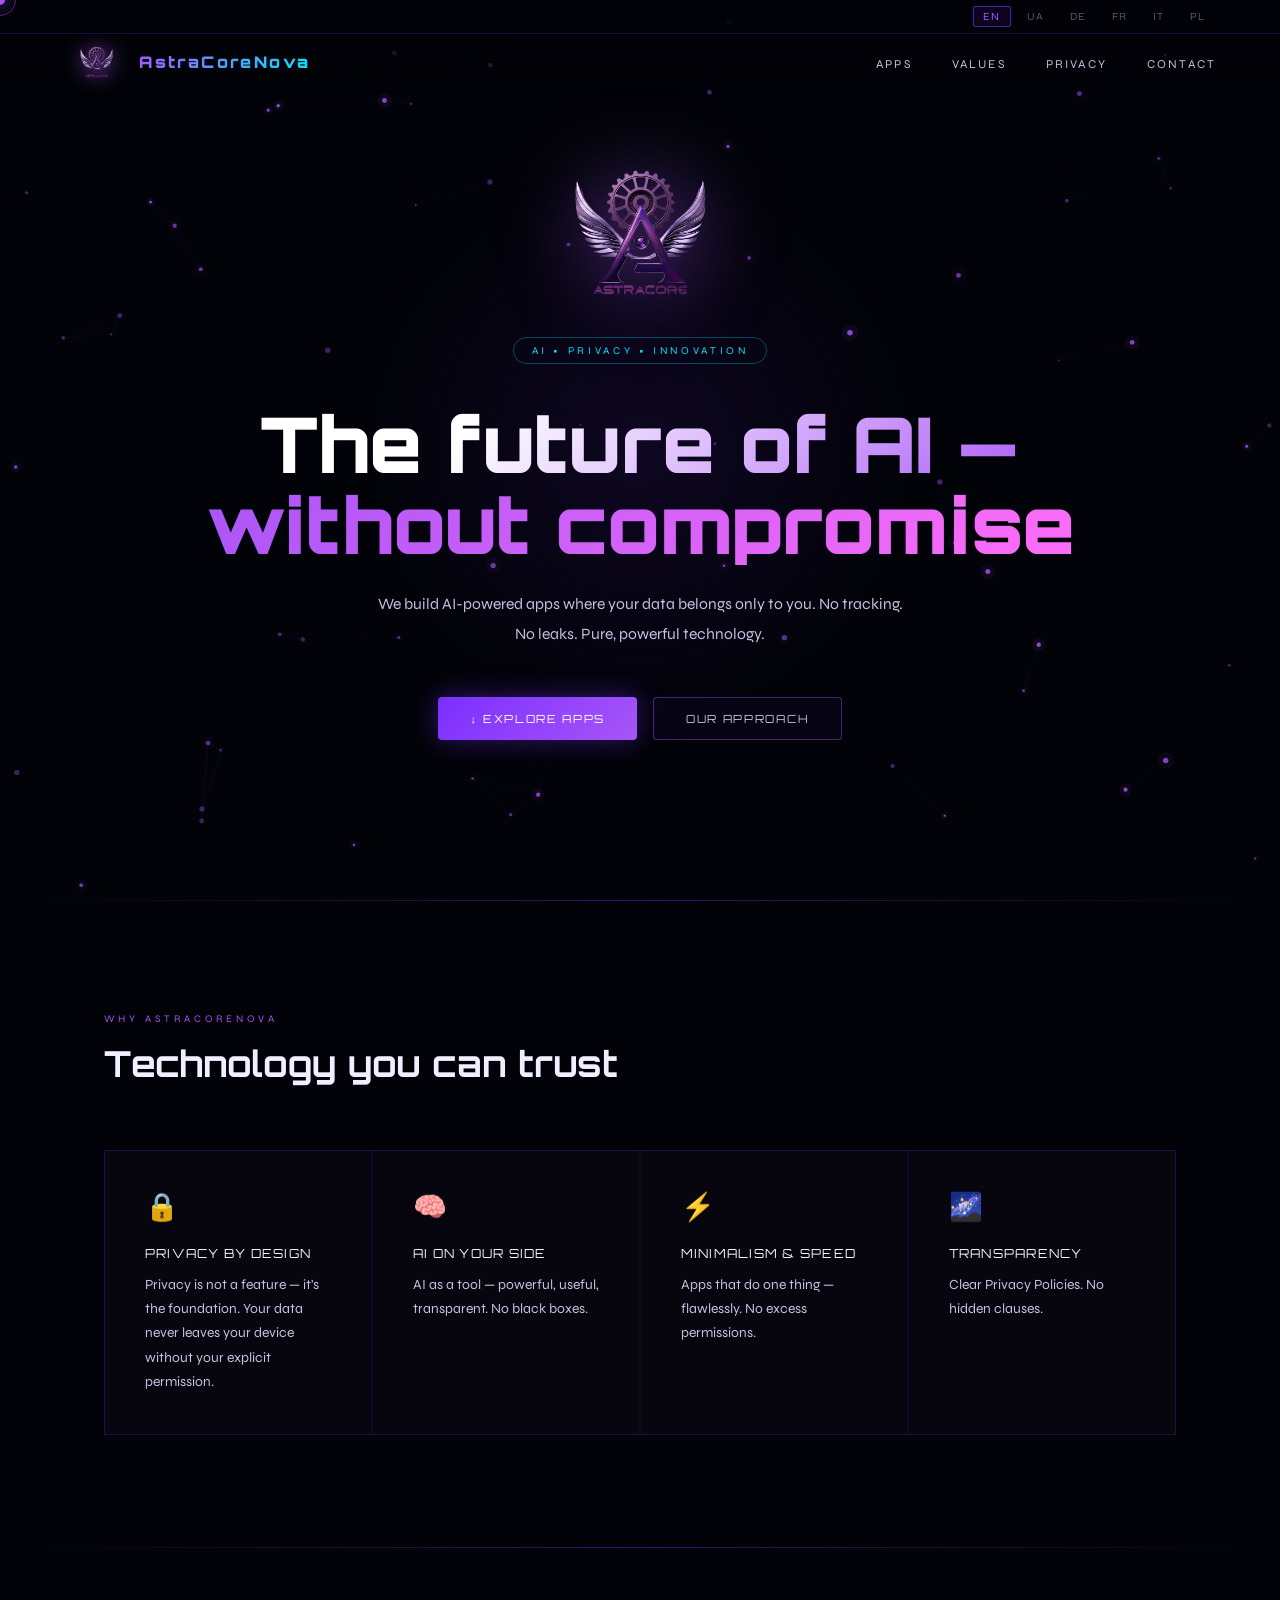
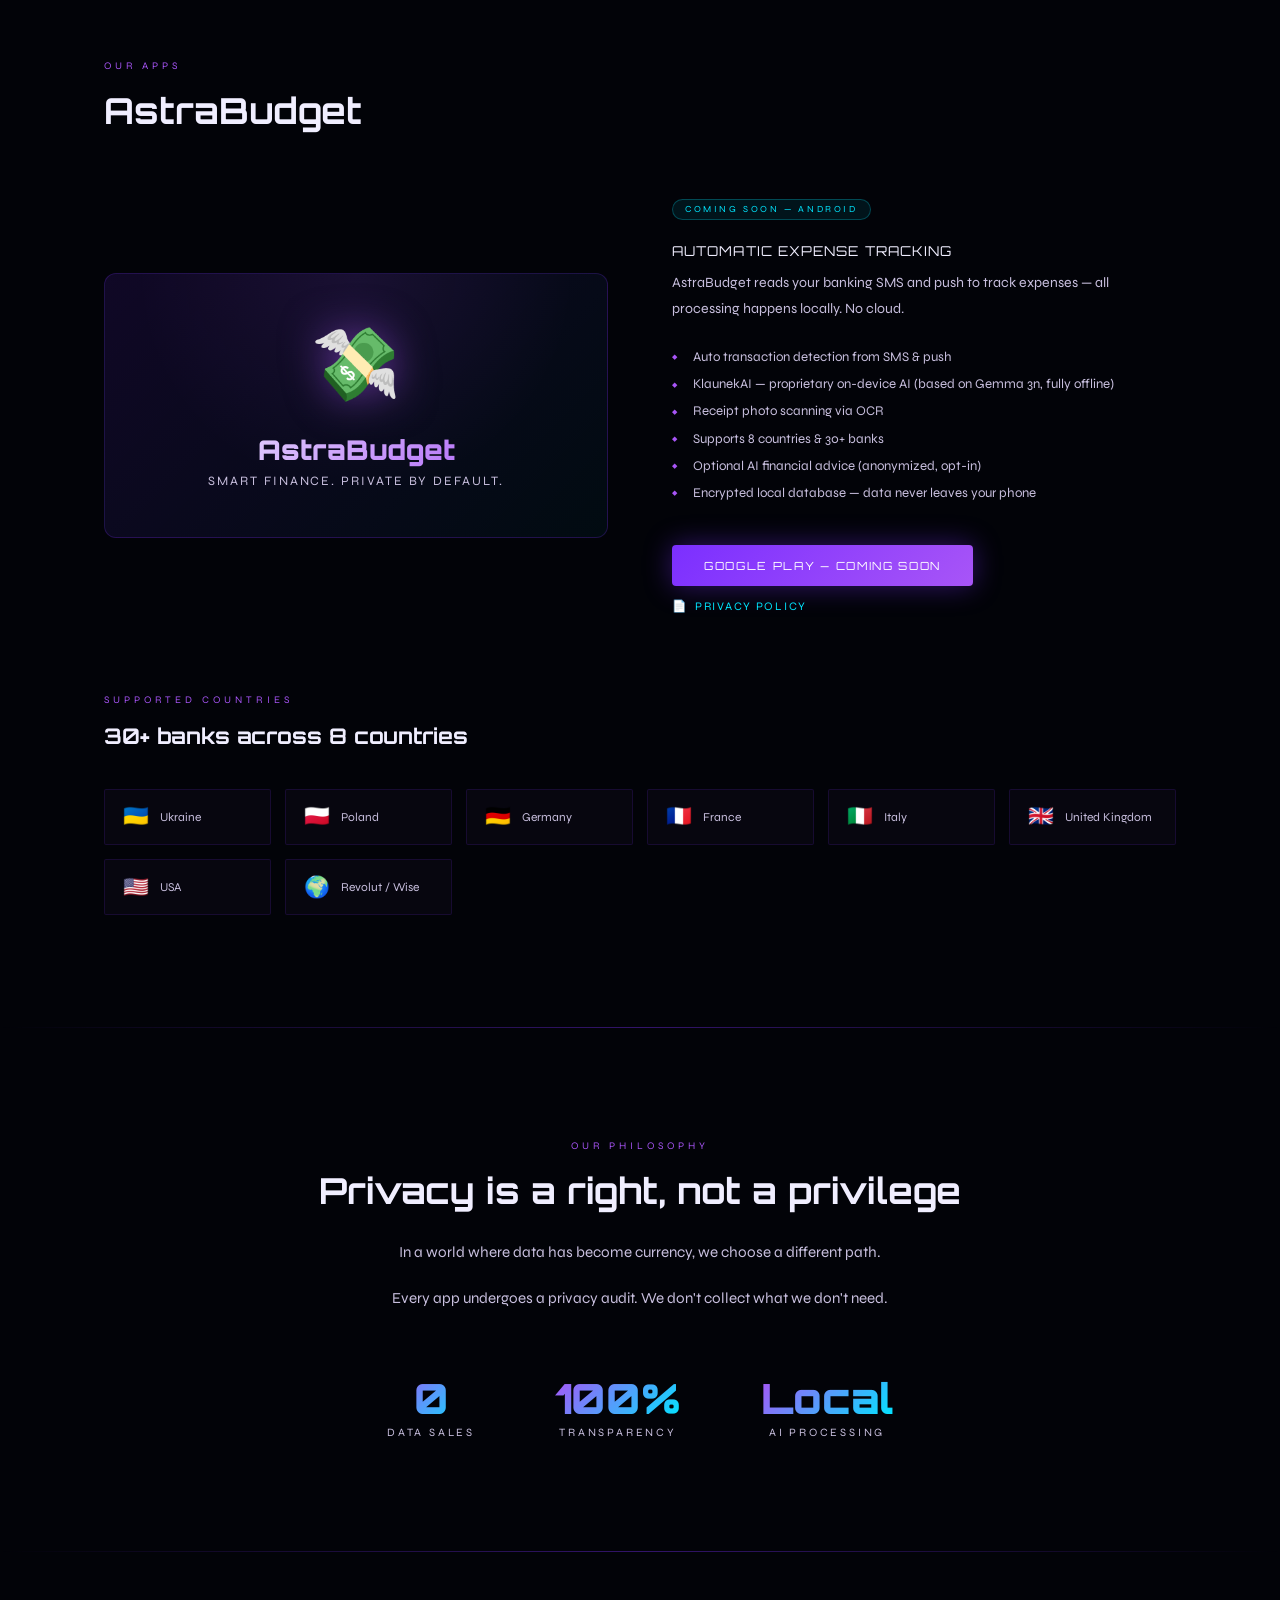
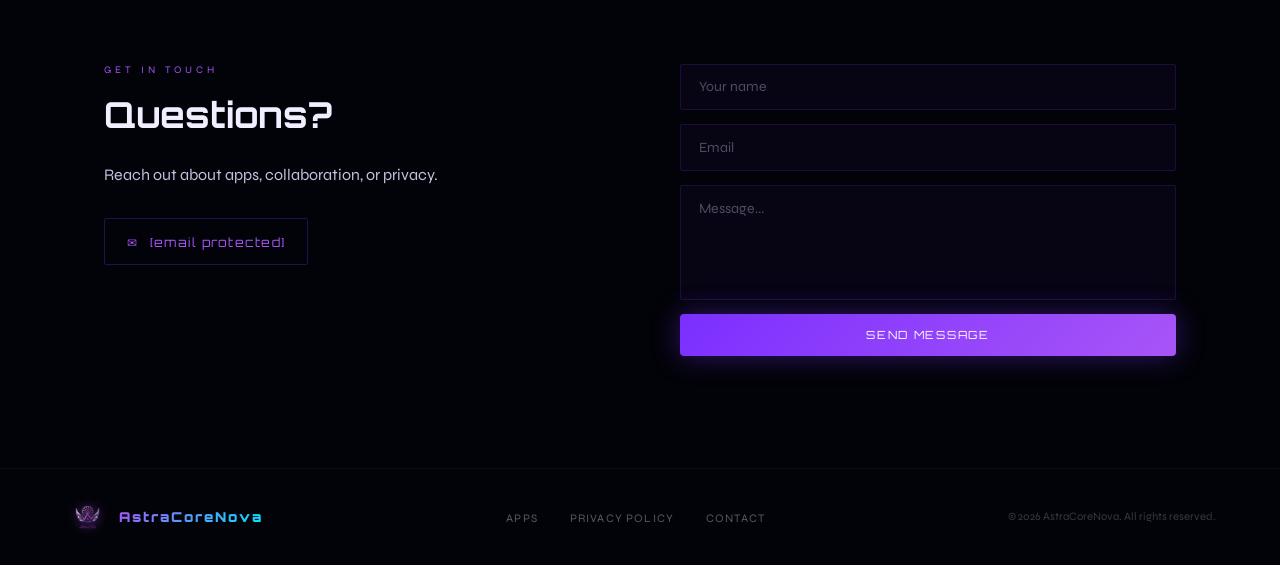
==== index.html @ fa64ee7d "Add files via upload" ====
<!DOCTYPE html>
<html lang="en">
<head>
<meta charset="UTF-8">
<meta name="viewport" content="width=device-width, initial-scale=1.0">
<title>AstraCoreNova — AI Apps, Privacy First</title>
<link href="https://fonts.googleapis.com/css2?family=Orbitron:wght@400;700;900&family=Syne:wght@300;400;600&display=swap" rel="stylesheet">
<style>
:root{--void:#020308;--deep:#07060f;--purple:#7b2fff;--glow:#a855f7;--dim:#4c1d95;--silver:#c8bfde;--white:#f0eeff;--cyan:#00e5ff;--pink:#ff6ef7;}
*{margin:0;padding:0;box-sizing:border-box;}
html{scroll-behavior:smooth;}
body{background:var(--void);color:var(--white);font-family:'Syne',sans-serif;overflow-x:hidden;cursor:none;}
#cur{position:fixed;width:10px;height:10px;background:var(--glow);border-radius:50%;pointer-events:none;z-index:9999;transform:translate(-50%,-50%);box-shadow:0 0 16px var(--glow);}
#cur2{position:fixed;width:32px;height:32px;border:1px solid rgba(168,85,247,.45);border-radius:50%;pointer-events:none;z-index:9998;transform:translate(-50%,-50%);}
#cv{position:fixed;top:0;left:0;width:100%;height:100%;z-index:0;pointer-events:none;}
.lbar{position:fixed;top:0;left:0;right:0;z-index:200;background:rgba(2,3,8,.97);border-bottom:1px solid rgba(123,47,255,.2);padding:.35rem 4rem;display:flex;justify-content:flex-end;gap:.3rem;}
.lb{background:none;border:1px solid transparent;color:rgba(200,191,222,.45);font-family:'Syne',sans-serif;font-size:.68rem;letter-spacing:.1em;padding:.2rem .6rem;cursor:none;transition:all .2s;border-radius:2px;text-transform:uppercase;}
.lb:hover{color:var(--silver);border-color:rgba(123,47,255,.3);}
.lb.on{color:var(--glow);border-color:rgba(123,47,255,.6);background:rgba(123,47,255,.1);}
nav{position:fixed;top:28px;left:0;right:0;z-index:100;padding:1rem 4rem;display:flex;align-items:center;justify-content:space-between;background:linear-gradient(to bottom,rgba(2,3,8,.92),transparent);}
.nlogo{display:flex;align-items:center;gap:.65rem;text-decoration:none;}
.nlogo img{height:36px;width:auto;filter:drop-shadow(0 0 10px rgba(168,85,247,.7));transition:filter .3s;}
.nlogo:hover img{filter:drop-shadow(0 0 18px rgba(168,85,247,1));}
.nlogo-t{font-family:'Orbitron',monospace;font-weight:900;font-size:1rem;letter-spacing:.15em;background:linear-gradient(135deg,var(--glow),var(--cyan));-webkit-background-clip:text;-webkit-text-fill-color:transparent;}
.nlinks{display:flex;gap:2.5rem;list-style:none;}
.nlinks a{color:var(--silver);text-decoration:none;font-size:.75rem;letter-spacing:.18em;text-transform:uppercase;transition:color .3s;position:relative;}
.nlinks a::after{content:'';position:absolute;bottom:-4px;left:0;width:0;height:1px;background:var(--glow);transition:width .3s;}
.nlinks a:hover{color:var(--white);}
.nlinks a:hover::after{width:100%;}
.hero{position:relative;min-height:100vh;display:flex;flex-direction:column;align-items:center;justify-content:center;text-align:center;padding:2rem;z-index:1;}
.hero-orb{position:absolute;width:600px;height:600px;border-radius:50%;background:radial-gradient(circle,rgba(123,47,255,.1) 0%,transparent 70%);top:50%;left:50%;transform:translate(-50%,-50%);animation:porb 8s ease-in-out infinite;pointer-events:none;}
@keyframes porb{0%,100%{transform:translate(-50%,-50%) scale(1);opacity:.5;}50%{transform:translate(-50%,-50%) scale(1.18);opacity:.9;}}
.hero-logo{height:145px;width:auto;margin-bottom:2rem;filter:drop-shadow(0 0 40px rgba(168,85,247,.55));animation:fin 1s .1s both;}
.hero-badge{display:inline-block;font-size:.65rem;letter-spacing:.35em;text-transform:uppercase;color:var(--cyan);border:1px solid rgba(0,229,255,.3);padding:.38rem 1.1rem;border-radius:2rem;margin-bottom:2.5rem;animation:fin 1s .3s both;}
.hero-h{font-family:'Orbitron',monospace;font-weight:900;font-size:clamp(2.2rem,6vw,5rem);line-height:1.05;margin-bottom:1.5rem;animation:fup 1s .5s both;}
.hero-h .l1{display:block;background:linear-gradient(135deg,#fff 30%,var(--glow));-webkit-background-clip:text;-webkit-text-fill-color:transparent;}
.hero-h .l2{display:block;background:linear-gradient(135deg,var(--glow),var(--pink));-webkit-background-clip:text;-webkit-text-fill-color:transparent;}
.hero-sub{max-width:540px;color:var(--silver);font-size:.98rem;line-height:1.9;font-weight:300;margin-bottom:3rem;animation:fup 1s .7s both;}
.hero-cta{display:flex;gap:1rem;animation:fup 1s .9s both;flex-wrap:wrap;justify-content:center;}
@keyframes fin{from{opacity:0;}to{opacity:1;}}
@keyframes fup{from{opacity:0;transform:translateY(22px);}to{opacity:1;transform:none;}}
.btn{display:inline-flex;align-items:center;gap:.55rem;padding:.85rem 2rem;font-family:'Orbitron',monospace;font-size:.7rem;letter-spacing:.15em;text-transform:uppercase;border-radius:4px;text-decoration:none;cursor:none;transition:all .3s;}
.btn-p{background:linear-gradient(135deg,var(--purple),var(--glow));color:#fff;border:none;box-shadow:0 0 28px rgba(123,47,255,.4);}
.btn-p:hover{transform:translateY(-2px);box-shadow:0 0 48px rgba(123,47,255,.7);}
.btn-g{border:1px solid rgba(168,85,247,.4);color:var(--silver);background:rgba(123,47,255,.05);}
.btn-g:hover{border-color:var(--glow);color:var(--white);background:rgba(123,47,255,.15);}
.div{width:100%;height:1px;background:linear-gradient(to right,transparent,rgba(123,47,255,.4),transparent);position:relative;z-index:1;}
section{position:relative;z-index:1;padding:7rem 4rem;max-width:1200px;margin:0 auto;}
.stag{font-size:.63rem;letter-spacing:.4em;text-transform:uppercase;color:var(--glow);margin-bottom:1rem;display:block;}
.stitle{font-family:'Orbitron',monospace;font-size:clamp(1.6rem,2.8vw,2.5rem);font-weight:700;margin-bottom:1.5rem;}
.vgrid{display:grid;grid-template-columns:repeat(auto-fit,minmax(260px,1fr));gap:1.5px;margin-top:4rem;background:rgba(123,47,255,.12);border:1px solid rgba(123,47,255,.18);}
.vcard{background:var(--deep);padding:2.5rem;position:relative;overflow:hidden;transition:background .3s;}
.vcard::before{content:'';position:absolute;top:0;left:0;width:3px;height:0;background:var(--glow);transition:height .4s;}
.vcard:hover{background:rgba(123,47,255,.07);}
.vcard:hover::before{height:100%;}
.vicon{font-size:1.7rem;margin-bottom:1.4rem;display:block;}
.vtitle{font-family:'Orbitron',monospace;font-size:.78rem;letter-spacing:.1em;text-transform:uppercase;color:var(--white);margin-bottom:.7rem;}
.vtext{color:var(--silver);font-size:.87rem;line-height:1.75;font-weight:300;}
.app-wrap{display:grid;grid-template-columns:1fr 1fr;gap:4rem;align-items:center;margin-top:4rem;}
.app-vis{background:linear-gradient(135deg,rgba(123,47,255,.12),rgba(0,229,255,.04));border:1px solid rgba(123,47,255,.22);border-radius:12px;padding:3rem;text-align:center;position:relative;overflow:hidden;}
.app-vis::before{content:'';position:absolute;inset:0;background:radial-gradient(circle at 50% 0%,rgba(168,85,247,.09),transparent 60%);}
.app-icon{font-size:4.5rem;display:block;margin-bottom:1.5rem;filter:drop-shadow(0 0 20px rgba(168,85,247,.5));}
.app-name{font-family:'Orbitron',monospace;font-size:1.7rem;font-weight:900;background:linear-gradient(135deg,var(--white),var(--glow));-webkit-background-clip:text;-webkit-text-fill-color:transparent;margin-bottom:.4rem;}
.app-tagline-s{color:var(--silver);font-size:.8rem;letter-spacing:.15em;text-transform:uppercase;}
.abadge{display:inline-block;font-size:.58rem;letter-spacing:.28em;text-transform:uppercase;padding:.22rem .75rem;border-radius:2rem;margin-bottom:1.4rem;background:rgba(0,229,255,.08);color:var(--cyan);border:1px solid rgba(0,229,255,.25);}
.app-dtitle{font-family:'Orbitron',monospace;font-size:.85rem;color:var(--white);margin-bottom:.7rem;text-transform:uppercase;letter-spacing:.08em;}
.app-desc{color:var(--silver);font-size:.88rem;line-height:1.8;font-weight:300;margin-bottom:1.4rem;}
.app-feats{list-style:none;margin-bottom:2.4rem;}
.app-feats li{color:var(--silver);font-size:.83rem;padding:.35rem 0 .35rem 1.3rem;position:relative;font-weight:300;}
.app-feats li::before{content:'◆';position:absolute;left:0;color:var(--glow);font-size:.45rem;top:.55rem;}
.pplink{display:inline-flex;align-items:center;gap:.45rem;color:var(--cyan);text-decoration:none;font-size:.72rem;letter-spacing:.15em;text-transform:uppercase;margin-top:.8rem;transition:opacity .2s;}
.pplink:hover{opacity:.65;}
.cgrid{display:grid;grid-template-columns:repeat(auto-fill,minmax(155px,1fr));gap:.9rem;margin-top:2.5rem;}
.ci{background:var(--deep);border:1px solid rgba(123,47,255,.14);padding:.9rem 1.1rem;display:flex;align-items:center;gap:.7rem;border-radius:2px;transition:border-color .3s;}
.ci:hover{border-color:rgba(123,47,255,.38);}
.cflag{font-size:1.3rem;}
.cname{font-size:.75rem;color:var(--silver);font-weight:300;}
.pcenter{text-align:center;}
.pmani{max-width:640px;margin:0 auto 4rem;}
.pmani p{color:var(--silver);font-size:.95rem;line-height:2;font-weight:300;margin-bottom:1rem;}
.ppillars{display:flex;justify-content:center;gap:5rem;flex-wrap:wrap;}
.pnum{font-family:'Orbitron',monospace;font-size:2.6rem;font-weight:900;background:linear-gradient(135deg,var(--glow),var(--cyan));-webkit-background-clip:text;-webkit-text-fill-color:transparent;display:block;line-height:1;}
.plabel{color:var(--silver);font-size:.7rem;letter-spacing:.25em;text-transform:uppercase;margin-top:.4rem;display:block;}
.cwrap{display:grid;grid-template-columns:1fr 1fr;gap:5rem;align-items:start;}
.cinfo p{color:var(--silver);line-height:1.8;font-weight:300;margin-bottom:1.8rem;}
.cemail{display:inline-flex;align-items:center;gap:.7rem;color:var(--glow);text-decoration:none;font-family:'Orbitron',monospace;font-size:.78rem;letter-spacing:.1em;padding:.9rem 1.4rem;border:1px solid rgba(123,47,255,.28);border-radius:2px;transition:all .3s;}
.cemail:hover{background:rgba(123,47,255,.09);border-color:var(--glow);}
.cform{display:flex;flex-direction:column;gap:.9rem;}
.inp{background:rgba(123,47,255,.05);border:1px solid rgba(123,47,255,.18);color:var(--white);padding:.85rem 1.1rem;font-family:'Syne',sans-serif;font-size:.88rem;outline:none;transition:border-color .3s;border-radius:2px;}
.inp:focus{border-color:var(--glow);}
.inp::placeholder{color:rgba(200,191,222,.38);}
textarea.inp{resize:none;height:115px;}
footer{position:relative;z-index:1;border-top:1px solid rgba(123,47,255,.13);padding:2.2rem 4rem;display:flex;justify-content:space-between;align-items:center;flex-wrap:wrap;gap:1.2rem;}
.flogo{display:flex;align-items:center;gap:.5rem;}
.flogo img{height:26px;width:auto;filter:drop-shadow(0 0 6px rgba(168,85,247,.45));}
.flogo-t{font-family:'Orbitron',monospace;font-weight:900;font-size:.85rem;letter-spacing:.15em;background:linear-gradient(135deg,var(--glow),var(--cyan));-webkit-background-clip:text;-webkit-text-fill-color:transparent;}
.flinks{display:flex;gap:2rem;list-style:none;flex-wrap:wrap;}
.flinks a{color:rgba(200,191,222,.45);text-decoration:none;font-size:.72rem;letter-spacing:.1em;text-transform:uppercase;transition:color .3s;cursor:none;}
.flinks a:hover{color:var(--silver);}
.fcopy{color:rgba(200,191,222,.28);font-size:.7rem;}
.rev{opacity:0;transform:translateY(28px);transition:opacity .8s,transform .8s;}
.rev.on{opacity:1;transform:none;}
/* PP PAGE */
.pp{display:none;position:relative;z-index:10;background:var(--void);min-height:100vh;}
.pp.on{display:block;}
.pph{padding:8rem 4rem 3rem;max-width:880px;margin:0 auto;}
.ppback{display:inline-flex;align-items:center;gap:.45rem;color:var(--glow);text-decoration:none;font-size:.72rem;letter-spacing:.2em;text-transform:uppercase;margin-bottom:2.5rem;transition:gap .2s;cursor:none;}
.ppback:hover{gap:.7rem;}
.pptitle{font-family:'Orbitron',monospace;font-size:clamp(1.4rem,2.8vw,2.3rem);font-weight:900;background:linear-gradient(135deg,var(--white),var(--glow));-webkit-background-clip:text;-webkit-text-fill-color:transparent;margin-bottom:.7rem;}
.ppdate{color:rgba(200,191,222,.45);font-size:.75rem;letter-spacing:.15em;}
.ppbody{max-width:880px;margin:0 auto;padding:0 4rem 6rem;}
.ppbody h2{font-family:'Orbitron',monospace;font-size:.95rem;color:var(--glow);letter-spacing:.1em;text-transform:uppercase;margin:2.8rem 0 .9rem;padding-bottom:.5rem;border-bottom:1px solid rgba(123,47,255,.18);}
.ppbody h3{font-family:'Orbitron',monospace;font-size:.78rem;color:var(--white);letter-spacing:.07em;text-transform:uppercase;margin:1.8rem 0 .7rem;}
.ppbody p{color:var(--silver);font-size:.88rem;line-height:1.85;font-weight:300;margin-bottom:.9rem;}
.ppbody ul{list-style:none;margin-bottom:1.1rem;}
.ppbody ul li{color:var(--silver);font-size:.88rem;line-height:1.7;padding:.22rem 0 .22rem 1.3rem;position:relative;font-weight:300;}
.ppbody ul li::before{content:'◆';position:absolute;left:0;color:var(--glow);font-size:.42rem;top:.52rem;}
.pphili{background:rgba(123,47,255,.07);border:1px solid rgba(123,47,255,.18);border-left:3px solid var(--glow);padding:1.1rem 1.4rem;border-radius:2px;margin:1.4rem 0;}
.pphili p{margin:0;color:var(--white);}
.ppbox{background:var(--deep);border:1px solid rgba(123,47,255,.18);padding:1.4rem 1.8rem;border-radius:4px;margin-top:1.8rem;}
.ppbox a{color:var(--glow);text-decoration:none;}
::-webkit-scrollbar{width:3px;}
::-webkit-scrollbar-track{background:var(--void);}
::-webkit-scrollbar-thumb{background:var(--dim);}
@media(max-width:860px){
  nav{padding:1rem 1.4rem;}.nlinks{display:none;}.lbar{padding:.35rem 1.4rem;}
  section{padding:5rem 1.4rem;}footer{padding:1.8rem 1.4rem;}
  .cwrap,.app-wrap{grid-template-columns:1fr;gap:2.5rem;}
  .hero-cta{flex-direction:column;align-items:center;}
  body{cursor:auto;}#cur,#cur2{display:none;}
  .pph,.ppbody{padding-left:1.4rem;padding-right:1.4rem;}
}
</style>
</head>
<body>
<div id="cur"></div><div id="cur2"></div>
<canvas id="cv"></canvas>

<div class="lbar">
  <button class="lb on" onclick="setLang('en')">EN</button>
  <button class="lb" onclick="setLang('uk')">UA</button>
  <button class="lb" onclick="setLang('de')">DE</button>
  <button class="lb" onclick="setLang('fr')">FR</button>
  <button class="lb" onclick="setLang('it')">IT</button>
  <button class="lb" onclick="setLang('pl')">PL</button>
</div>

<nav>
  <a href="#" onclick="showSite();return false;" class="nlogo">
    <img src="logo.png" alt="AstraCoreNova">
    <span class="nlogo-t">AstraCoreNova</span>
  </a>
  <ul class="nlinks">
    <li><a href="#apps" data-i="nav_apps">Apps</a></li>
    <li><a href="#values" data-i="nav_val">Values</a></li>
    <li><a href="#privacy" data-i="nav_priv">Privacy</a></li>
    <li><a href="#contact" data-i="nav_con">Contact</a></li>
  </ul>
</nav>

<div id="main">
<div class="hero">
  <div class="hero-orb"></div>
  <img src="logo.png" alt="AstraCoreNova" class="hero-logo">
  <span class="hero-badge">AI &bull; Privacy &bull; Innovation</span>
  <h1 class="hero-h">
    <span class="l1" data-i="h1">The future of AI —</span>
    <span class="l2" data-i="h2">without compromise</span>
  </h1>
  <p class="hero-sub" data-i="hsub">We build AI-powered apps where your data belongs only to you. No tracking. No leaks. Pure, powerful technology.</p>
  <div class="hero-cta">
    <a href="#apps" class="btn btn-p" data-i="hcta1">↓ Explore Apps</a>
    <a href="#privacy" class="btn btn-g" data-i="hcta2">Our Approach</a>
  </div>
</div>

<div class="div"></div>

<section id="values">
  <span class="stag" data-i="v_tag">Why AstraCoreNova</span>
  <h2 class="stitle rev" data-i="v_title">Technology you can trust</h2>
  <div class="vgrid">
    <div class="vcard rev"><span class="vicon">🔒</span><div class="vtitle" data-i="v1t">Privacy by Design</div><p class="vtext" data-i="v1d">Privacy is not a feature — it's the foundation. Every app is built so your data never leaves your device without your explicit permission.</p></div>
    <div class="vcard rev"><span class="vicon">🧠</span><div class="vtitle" data-i="v2t">AI on your side</div><p class="vtext" data-i="v2d">AI as a tool — powerful, useful, transparent. We explain what it does and why. No black boxes.</p></div>
    <div class="vcard rev"><span class="vicon">⚡</span><div class="vtitle" data-i="v3t">Minimalism &amp; Speed</div><p class="vtext" data-i="v3d">Apps that do one thing — flawlessly. No excess permissions, no bloated code. Only what you need.</p></div>
    <div class="vcard rev"><span class="vicon">🌌</span><div class="vtitle" data-i="v4t">Transparency</div><p class="vtext" data-i="v4d">Clear Privacy Policies for every app. No hidden clauses — just plain language you can understand.</p></div>
  </div>
</section>

<div class="div"></div>

<section id="apps">
  <span class="stag" data-i="a_tag">Our Apps</span>
  <h2 class="stitle rev" data-i="a_title">AstraBudget</h2>
  <div class="app-wrap">
    <div class="app-vis rev">
      <span class="app-icon">💸</span>
      <div class="app-name">AstraBudget</div>
      <div class="app-tagline-s" data-i="a_tag2">Smart finance. Private by default.</div>
    </div>
    <div class="rev">
      <span class="abadge" data-i="a_badge">Coming Soon — Android</span>
      <div class="app-dtitle" data-i="a_dtitle">Automatic expense tracking</div>
      <p class="app-desc" data-i="a_desc">AstraBudget reads your banking SMS and push notifications to automatically track expenses — all processing happens locally. No cloud. No data collection.</p>
      <ul class="app-feats">
        <li data-i="af1">Auto transaction detection from SMS &amp; push</li>
        <li data-i="af2">KlaunekAI — proprietary on-device AI (based on Gemma 3n, fully offline)</li>
        <li data-i="af3">Receipt photo scanning via OCR</li>
        <li data-i="af4">Supports 8 countries &amp; 30+ banks</li>
        <li data-i="af5">Optional AI financial advice (anonymized, opt-in)</li>
        <li data-i="af6">Encrypted local database — data never leaves your phone</li>
      </ul>
      <a href="#" class="btn btn-p" data-i="a_play">Google Play — Coming Soon</a><br>
      <a href="#" class="pplink" onclick="showPP();return false;">📄 <span data-i="a_pp">Privacy Policy</span></a>
    </div>
  </div>
  <div style="margin-top:5rem">
    <span class="stag" data-i="c_tag">Supported Countries</span>
    <h3 class="stitle rev" style="font-size:1.35rem" data-i="c_title">30+ banks across 8 countries</h3>
    <div class="cgrid">
      <div class="ci rev"><span class="cflag">🇺🇦</span><span class="cname">Ukraine</span></div>
      <div class="ci rev"><span class="cflag">🇵🇱</span><span class="cname">Poland</span></div>
      <div class="ci rev"><span class="cflag">🇩🇪</span><span class="cname">Germany</span></div>
      <div class="ci rev"><span class="cflag">🇫🇷</span><span class="cname">France</span></div>
      <div class="ci rev"><span class="cflag">🇮🇹</span><span class="cname">Italy</span></div>
      <div class="ci rev"><span class="cflag">🇬🇧</span><span class="cname">United Kingdom</span></div>
      <div class="ci rev"><span class="cflag">🇺🇸</span><span class="cname">USA</span></div>
      <div class="ci rev"><span class="cflag">🌍</span><span class="cname">Revolut / Wise</span></div>
    </div>
  </div>
</section>

<div class="div"></div>

<section id="privacy">
  <div class="pcenter">
    <span class="stag" data-i="p_tag">Our Philosophy</span>
    <h2 class="stitle rev" data-i="p_title">Privacy is a right, not a privilege</h2>
    <div class="pmani rev">
      <p data-i="p1">In a world where data has become currency, we choose a different path. AstraCoreNova builds AI tools that respect you as a person — not as a data source.</p>
      <p data-i="p2">Every app undergoes a privacy audit before release. We don't collect what we don't need. We don't sell what we have.</p>
    </div>
    <div class="ppillars">
      <div class="rev"><span class="pnum">0</span><span class="plabel" data-i="pi1">data sales</span></div>
      <div class="rev"><span class="pnum">100%</span><span class="plabel" data-i="pi2">transparency</span></div>
      <div class="rev"><span class="pnum">Local</span><span class="plabel" data-i="pi3">AI processing</span></div>
    </div>
  </div>
</section>

<div class="div"></div>

<section id="contact">
  <div class="cwrap">
    <div class="cinfo">
      <span class="stag" data-i="co_tag">Get in touch</span>
      <h2 class="stitle rev" data-i="co_title">Questions?</h2>
      <p class="rev" data-i="co_sub">Reach out about apps, collaboration, or privacy. We respond quickly.</p>
      <a href="/cdn-cgi/l/email-protection#0564767177642b666a77602b6b6a73642b616073456268646c692b666a68" class="cemail rev">✉ <span class="__cf_email__" data-cfemail="4f2e3c3b3d2e612c203d2a612120392e612b2a390f28222e2623612c2022">[email&#160;protected]</span></a>
    </div>
    <div class="cform rev">
      <input type="text" class="inp" data-ph="co_name" placeholder="Your name">
      <input type="email" class="inp" data-ph="co_email" placeholder="Email">
      <textarea class="inp" data-ph="co_msg" placeholder="Message..."></textarea>
      <button class="btn btn-p" style="width:100%;justify-content:center;cursor:none" onclick="handleSend(event)" data-i="co_send">Send Message</button>
    </div>
  </div>
</section>

<footer>
  <div class="flogo"><img src="logo.png" alt="AstraCoreNova"><span class="flogo-t">AstraCoreNova</span></div>
  <ul class="flinks">
    <li><a href="#apps" data-i="nav_apps">Apps</a></li>
    <li><a href="#" onclick="showPP();return false;" data-i="f_pp">Privacy Policy</a></li>
    <li><a href="/cdn-cgi/l/email-protection#82e3f1f6f0e3ace1edf0e7acecedf4e3ace6e7f4c2e5efe3ebeeace1edef" data-i="nav_con">Contact</a></li>
  </ul>
  <span class="fcopy" data-i="f_copy">© 2026 AstraCoreNova. All rights reserved.</span>
</footer>
</div>

<!-- PP PAGE -->
<div class="pp" id="ppPage">
  <div class="pph">
    <a href="#" class="ppback" onclick="showSite();return false;" data-i="pp_back">← Back</a>
    <div class="pptitle">AstraBudget — Privacy Policy</div>
    <div class="ppdate" data-i="pp_date">Last updated: March 1, 2026</div>
  </div>
  <div class="ppbody" id="ppBody"></div>
  <footer style="border-top:1px solid rgba(123,47,255,.13);padding:2rem 4rem;display:flex;justify-content:space-between;align-items:center;flex-wrap:wrap;gap:1rem">
    <div class="flogo"><img src="logo.png" alt="AstraCoreNova"><span class="flogo-t">AstraCoreNova</span></div>
    <span class="fcopy">© 2026 AstraCoreNova</span>
  </footer>
</div>

<script data-cfasync="false" src="/cdn-cgi/scripts/5c5dd728/cloudflare-static/email-decode.min.js"></script><script>
// CURSOR
const C=document.getElementById('cur'),C2=document.getElementById('cur2');
let mx=0,my=0,rx=0,ry=0;
document.addEventListener('mousemove',e=>{mx=e.clientX;my=e.clientY;C.style.left=mx+'px';C.style.top=my+'px';});
(function loop(){rx+=(mx-rx)*.12;ry+=(my-ry)*.12;C2.style.left=rx+'px';C2.style.top=ry+'px';requestAnimationFrame(loop);})();

// NEURAL BACKGROUND
const cv=document.getElementById('cv'),cx=cv.getContext('2d');
let W,H,nodes=[],pulses=[];
const NC=68,MD=170,PS=3.2;
function resize(){W=cv.width=innerWidth;H=cv.height=innerHeight;}
function initNodes(){
  nodes=[];
  for(let i=0;i<NC;i++)nodes.push({x:Math.random()*W,y:Math.random()*H,vx:(Math.random()-.5)*.9,vy:(Math.random()-.5)*.9,r:Math.random()*1.8+1,ph:Math.random()*Math.PI*2});
  pulses=[];
}
function spawnPulse(){
  for(let t=0;t<25;t++){
    const a=nodes[Math.floor(Math.random()*nodes.length)],b=nodes[Math.floor(Math.random()*nodes.length)];
    const dx=b.x-a.x,dy=b.y-a.y,d=Math.sqrt(dx*dx+dy*dy);
    if(d<MD&&d>25){pulses.push({ax:a.x,ay:a.y,bx:b.x,by:b.y,p:0,d});break;}
  }
}
function draw(){
  cx.clearRect(0,0,W,H);
  nodes.forEach(n=>{n.x+=n.vx;n.y+=n.vy;n.ph+=.022;if(n.x<0||n.x>W)n.vx*=-1;if(n.y<0||n.y>H)n.vy*=-1;});
  for(let i=0;i<nodes.length;i++){
    for(let j=i+1;j<nodes.length;j++){
      const dx=nodes[j].x-nodes[i].x,dy=nodes[j].y-nodes[i].y,d=Math.sqrt(dx*dx+dy*dy);
      if(d<MD){
        cx.beginPath();cx.moveTo(nodes[i].x,nodes[i].y);cx.lineTo(nodes[j].x,nodes[j].y);
        cx.strokeStyle=`rgba(123,47,255,${(1-d/MD)*.15})`;cx.lineWidth=.7;cx.stroke();
      }
    }
  }
  pulses=pulses.filter(p=>{
    p.p+=PS/p.d;if(p.p>=1)return false;
    const TR=10;
    for(let i=TR;i>=0;i--){
      const tp=Math.max(0,p.p-i*(PS/p.d)*.6);
      const tx=p.ax+(p.bx-p.ax)*tp,ty=p.ay+(p.by-p.ay)*tp;
      cx.beginPath();cx.arc(tx,ty,i===0?3.5:1.2,0,Math.PI*2);
      cx.fillStyle=`rgba(0,229,255,${(1-i/TR)*(i===0?.92:.45)})`;
      if(i===0){cx.shadowBlur=14;cx.shadowColor='rgba(0,229,255,.75)';}
      cx.fill();cx.shadowBlur=0;
    }
    return true;
  });
  nodes.forEach(n=>{
    const g=.5+.5*Math.sin(n.ph);
    cx.beginPath();cx.arc(n.x,n.y,n.r*3,0,Math.PI*2);cx.fillStyle=`rgba(168,85,247,${g*.07})`;cx.fill();
    cx.beginPath();cx.arc(n.x,n.y,n.r,0,Math.PI*2);cx.fillStyle=`rgba(168,85,247,${.35+g*.5})`;cx.fill();
  });
  if(Math.random()<.09)spawnPulse();
  requestAnimationFrame(draw);
}
resize();initNodes();draw();
window.addEventListener('resize',()=>{resize();initNodes();});

// REVEAL
document.querySelectorAll('.rev').forEach(el=>{
  new IntersectionObserver(entries=>{
    entries.forEach(e=>{if(e.isIntersecting)e.target.classList.add('on');});
  },{threshold:.1}).observe(el);
});

// CONTACT
function handleSend(e){
  e.preventDefault();const b=e.target;
  b.textContent='✓ Sent!';b.style.background='linear-gradient(135deg,#1a6e3c,#22c55e)';
  setTimeout(()=>{b.style.background='';b.setAttribute('data-i','co_send');applyLang();},3000);
}

// PAGE SWITCH
function renderPP(){document.getElementById('ppBody').innerHTML=PP[lang]||PP.en;}
function showPP(){
  document.getElementById('main').style.display='none';
  document.getElementById('ppPage').classList.add('on');
  cv.style.display='none';
  window.scrollTo(0,0);renderPP();
}
function showSite(){
  document.getElementById('main').style.display='';
  document.getElementById('ppPage').classList.remove('on');
  cv.style.display='block';
  window.scrollTo(0,0);
}

// PP CONTENT
const PP={
en:`<div class="pphili"><p>AstraBudget is designed with a <strong>privacy-first approach</strong> — the majority of data processing happens locally on your device. We do not operate servers that store your personal financial history.</p></div>
<h2>1. Introduction</h2><p>AstraBudget is a personal finance app that automatically processes banking SMS, push notifications, and receipt photos to help you track expenses.</p>
<h2>2. Data We Collect</h2><h3>2.1 Banking Notifications</h3><p>We automatically extract: transaction amounts/currencies, merchant names, dates/times, and last 4 card digits. All processing is local.</p>
<h3>2.2 Financial Data</h3><p>All data stored in an <strong>encrypted local database</strong> (Android Room). No external servers.</p>
<h3>2.3 Receipt Photos (Optional)</h3><p>Camera used only for OCR text extraction. Raw photos not stored after processing.</p>
<h2>3. AI Features</h2><h3>3.1 KlaunekAI — On-Device AI</h3><p>AstraBudget uses <strong>KlaunekAI</strong>, a proprietary AI engine built by AstraCoreNova on top of Gemma 3n. Custom prompts, fine-tuned categorization logic, fully <strong>offline</strong>. No external transmission.</p>
<h3>3.2 Cloud AI — Google Gemini (Optional)</h3><p>Premium features send only anonymized aggregated summaries or OCR text — never raw SMS, full card numbers, or personal IDs. Subject to <a href="https://policies.google.com/privacy" style="color:var(--glow)">Google's Privacy Policy</a>.</p>
<h2>4. Third-Party Services</h2><ul><li><strong>Google Play Billing:</strong> Handles subscriptions — we never access your payment details.</li><li><strong>Firebase:</strong> App integrity (App Check), anonymized crash reports, AI model downloads.</li></ul>
<h2>5. Permissions</h2><ul><li><strong>READ_SMS:</strong> Banking messages from recognized senders only.</li><li><strong>Notification Access:</strong> Push from recognized banking apps only.</li><li><strong>Camera:</strong> Optional — receipt scanning.</li><li><strong>Internet:</strong> Only for optional cloud features and subscription validation.</li></ul>
<h2>6. Security &amp; Sharing</h2><p>Encrypted local storage only. No selling or sharing of your data except as required by law.</p>
<h2>7. Deletion</h2><p>Delete any data in-app, or uninstall to permanently remove everything.</p>
<h2>8. Children</h2><p>Not directed at children under 13.</p>
<h2>9. Changes</h2><p>Significant changes notified through the app.</p>
<h2>10. Contact</h2><div class="ppbox"><p><strong>Developer:</strong> AstraCoreNova<br><strong>Email:</strong> <a href="mailto:astra.core.nova.dev@gmail.com">astra.core.nova.dev@gmail.com</a></p></div>`,

uk:`<div class="pphili"><p>AstraBudget розроблений з підходом <strong>privacy-first</strong> — більшість обробки локально на пристрої. Ми не маємо серверів для ваших фінансових даних.</p></div>
<h2>1. Вступ</h2><p>AstraBudget — фінансовий додаток, що автоматично обробляє банківські SMS, push та фото чеків.</p>
<h2>2. Дані</h2><h3>2.1 Банківські сповіщення</h3><p>Автоматично: суми, валюти, назви магазинів, дати, останні 4 цифри картки. Все локально.</p>
<h3>2.2 Фінансові дані</h3><p><strong>Зашифрована локальна база</strong> (Android Room). Без зовнішніх серверів.</p>
<h3>2.3 Фото чеків (Необов'язково)</h3><p>Камера лише для OCR. Фото не зберігаються після обробки.</p>
<h2>3. AI-функції</h2><h3>3.1 KlaunekAI — AI на пристрої</h3><p>AstraBudget використовує <strong>KlaunekAI</strong> — власний AI-двигун AstraCoreNova на базі Gemma 3n. Кастомні промпти, власна логіка категоризації, повністю <strong>офлайн</strong>. Без зовнішніх серверів.</p>
<h3>3.2 Хмарний AI — Google Gemini (Необов'язково)</h3><p>Premium надсилає лише анонімізовані агреговані дані або OCR-текст — ніколи сирий SMS чи номери карток. Регулюється <a href="https://policies.google.com/privacy" style="color:var(--glow)">Політикою Google</a>.</p>
<h2>4. Сторонні сервіси</h2><ul><li><strong>Google Play Billing:</strong> Підписки — без доступу до платіжних даних.</li><li><strong>Firebase:</strong> App Check, анонімізовані збої, завантаження AI-моделей.</li></ul>
<h2>5. Дозволи</h2><ul><li><strong>READ_SMS:</strong> Лише відомі банківські відправники.</li><li><strong>Сповіщення:</strong> Лише відомі банківські додатки.</li><li><strong>Камера:</strong> Необов'язково — чеки.</li><li><strong>Інтернет:</strong> Лише для хмарних функцій.</li></ul>
<h2>6. Безпека та передача</h2><p>Локальне зашифроване зберігання. Без продажу чи передачі даних.</p>
<h2>7. Видалення</h2><p>Видаліть у додатку або видаліть сам додаток.</p>
<h2>8. Діти</h2><p>Не для дітей до 13 років.</p>
<h2>9. Зміни</h2><p>Значні зміни — через сповіщення в додатку.</p>
<h2>10. Контакт</h2><div class="ppbox"><p><strong>Розробник:</strong> AstraCoreNova<br><strong>Email:</strong> <a href="mailto:astra.core.nova.dev@gmail.com">astra.core.nova.dev@gmail.com</a></p></div>`,

de:`<div class="pphili"><p>AstraBudget mit <strong>Privacy-First-Ansatz</strong> — Verarbeitung erfolgt lokal. Keine externen Server für Ihre Finanzdaten.</p></div>
<h2>1. Einleitung</h2><p>AstraBudget verarbeitet automatisch Banking-SMS, Push-Benachrichtigungen und Kassenbon-Fotos.</p>
<h2>2. Daten</h2><h3>2.1 Banking-Benachrichtigungen</h3><p>Automatisch: Beträge, Händlernamen, Datum, letzte 4 Ziffern. Alles lokal.</p>
<h3>2.2 Finanzdaten</h3><p><strong>Verschlüsselte lokale Datenbank</strong> (Android Room). Keine externen Server.</p>
<h3>2.3 Kassenbon-Fotos (Optional)</h3><p>Kamera nur für OCR. Fotos werden nicht gespeichert.</p>
<h2>3. KI-Funktionen</h2><h3>3.1 KlaunekAI — On-Device KI</h3><p>AstraBudget verwendet <strong>KlaunekAI</strong>, eine proprietäre KI-Engine von AstraCoreNova, aufgebaut auf Gemma 3n. Eigene Prompts, maßgeschneiderte Kategorisierung, vollständig <strong>offline</strong>.</p>
<h3>3.2 Cloud-KI — Google Gemini (Optional)</h3><p>Premium sendet nur anonymisierte Zusammenfassungen oder OCR-Text. Unterliegt der <a href="https://policies.google.com/privacy" style="color:var(--glow)">Google-Richtlinie</a>.</p>
<h2>4. Drittanbieter</h2><ul><li><strong>Google Play Billing:</strong> Abonnements — kein Zugriff auf Zahlungsdaten.</li><li><strong>Firebase:</strong> App-Integrität, anonymisierte Absturzberichte, KI-Downloads.</li></ul>
<h2>5. Berechtigungen</h2><ul><li><strong>READ_SMS:</strong> Nur erkannte Bankabsender.</li><li><strong>Benachrichtigungen:</strong> Nur erkannte Banking-Apps.</li><li><strong>Kamera:</strong> Optional.</li><li><strong>Internet:</strong> Nur für Cloud-Funktionen.</li></ul>
<h2>6. Sicherheit</h2><p>Lokale verschlüsselte Speicherung. Keine Weitergabe außer gesetzlicher Pflicht.</p>
<h2>7. Löschung</h2><p>In der App oder durch Deinstallation.</p>
<h2>8. Kinder</h2><p>Nicht für unter 13-Jährige.</p>
<h2>9. Änderungen</h2><p>Wesentliche Änderungen in der App mitgeteilt.</p>
<h2>10. Kontakt</h2><div class="ppbox"><p><strong>Entwickler:</strong> AstraCoreNova<br><strong>E-Mail:</strong> <a href="mailto:astra.core.nova.dev@gmail.com">astra.core.nova.dev@gmail.com</a></p></div>`,

fr:`<div class="pphili"><p>AstraBudget avec approche <strong>privacy-first</strong> — traitement local. Aucun serveur pour vos données.</p></div>
<h2>1. Introduction</h2><p>AstraBudget traite automatiquement SMS bancaires, push et photos de reçus.</p>
<h2>2. Données</h2><h3>2.1 Notifications bancaires</h3><p>Automatiquement : montants, commerçants, dates, 4 derniers chiffres. Tout localement.</p>
<h3>2.2 Données financières</h3><p><strong>Base locale chiffrée</strong> (Android Room). Aucun serveur externe.</p>
<h3>2.3 Photos de reçus (Optionnel)</h3><p>Caméra uniquement pour OCR. Photos non conservées.</p>
<h2>3. IA</h2><h3>3.1 KlaunekAI — IA locale</h3><p>AstraBudget utilise <strong>KlaunekAI</strong>, un moteur IA propriétaire d'AstraCoreNova basé sur Gemma 3n. Prompts personnalisés, logique de catégorisation sur mesure, entièrement <strong>hors ligne</strong>.</p>
<h3>3.2 IA Cloud — Google Gemini (Optionnel)</h3><p>Premium envoie uniquement résumés anonymisés ou texte OCR. Soumis à la <a href="https://policies.google.com/privacy" style="color:var(--glow)">politique Google</a>.</p>
<h2>4. Services tiers</h2><ul><li><strong>Google Play Billing :</strong> Abonnements — pas d'accès aux paiements.</li><li><strong>Firebase :</strong> Intégrité, rapports anonymisés, téléchargements IA.</li></ul>
<h2>5. Autorisations</h2><ul><li><strong>READ_SMS :</strong> Expéditeurs bancaires reconnus seulement.</li><li><strong>Notifications :</strong> Apps bancaires reconnues seulement.</li><li><strong>Caméra :</strong> Optionnel.</li><li><strong>Internet :</strong> Fonctions cloud optionnelles uniquement.</li></ul>
<h2>6. Sécurité</h2><p>Stockage local chiffré. Aucun partage sauf obligation légale.</p>
<h2>7. Suppression</h2><p>Dans l'app ou par désinstallation.</p>
<h2>8. Enfants</h2><p>Non destiné aux moins de 13 ans.</p>
<h2>9. Modifications</h2><p>Changements importants notifiés via l'app.</p>
<h2>10. Contact</h2><div class="ppbox"><p><strong>Développeur :</strong> AstraCoreNova<br><strong>Email :</strong> <a href="mailto:astra.core.nova.dev@gmail.com">astra.core.nova.dev@gmail.com</a></p></div>`,

it:`<div class="pphili"><p>AstraBudget con approccio <strong>privacy-first</strong> — elaborazione locale. Nessun server per i tuoi dati.</p></div>
<h2>1. Introduzione</h2><p>AstraBudget elabora automaticamente SMS bancari, push e foto di ricevute.</p>
<h2>2. Dati</h2><h3>2.1 Notifiche bancarie</h3><p>Automaticamente: importi, commercianti, date, ultime 4 cifre. Tutto localmente.</p>
<h3>2.2 Dati finanziari</h3><p><strong>Database locale crittografato</strong> (Android Room). Nessun server esterno.</p>
<h3>2.3 Foto ricevute (Opzionale)</h3><p>Fotocamera solo per OCR. Foto non conservate.</p>
<h2>3. IA</h2><h3>3.1 KlaunekAI — IA locale</h3><p>AstraBudget usa <strong>KlaunekAI</strong>, un motore IA proprietario di AstraCoreNova basato su Gemma 3n. Prompt personalizzati, logica di categorizzazione su misura, completamente <strong>offline</strong>.</p>
<h3>3.2 IA Cloud — Google Gemini (Opzionale)</h3><p>Premium invia solo riepiloghi anonimi o testo OCR. Soggetto alla <a href="https://policies.google.com/privacy" style="color:var(--glow)">politica Google</a>.</p>
<h2>4. Servizi terzi</h2><ul><li><strong>Google Play Billing:</strong> Abbonamenti — nessun accesso ai pagamenti.</li><li><strong>Firebase:</strong> Integrità, report anonimi, download modelli IA.</li></ul>
<h2>5. Autorizzazioni</h2><ul><li><strong>READ_SMS:</strong> Solo mittenti bancari riconosciuti.</li><li><strong>Notifiche:</strong> Solo app bancarie riconosciute.</li><li><strong>Fotocamera:</strong> Opzionale.</li><li><strong>Internet:</strong> Solo funzioni cloud opzionali.</li></ul>
<h2>6. Sicurezza</h2><p>Archiviazione locale crittografata. Nessuna condivisione salvo obbligo legale.</p>
<h2>7. Eliminazione</h2><p>Nell'app o disinstallando.</p>
<h2>8. Minori</h2><p>Non per minori di 13 anni.</p>
<h2>9. Modifiche</h2><p>Cambiamenti significativi notificati via app.</p>
<h2>10. Contatti</h2><div class="ppbox"><p><strong>Sviluppatore:</strong> AstraCoreNova<br><strong>Email:</strong> <a href="mailto:astra.core.nova.dev@gmail.com">astra.core.nova.dev@gmail.com</a></p></div>`,

pl:`<div class="pphili"><p>AstraBudget z podejściem <strong>privacy-first</strong> — przetwarzanie lokalne. Brak serwerów dla Twoich danych.</p></div>
<h2>1. Wprowadzenie</h2><p>AstraBudget automatycznie przetwarza bankowe SMS-y, push i zdjęcia paragonów.</p>
<h2>2. Dane</h2><h3>2.1 Powiadomienia bankowe</h3><p>Automatycznie: kwoty, sprzedawcy, daty, ostatnie 4 cyfry karty. Wszystko lokalnie.</p>
<h3>2.2 Dane finansowe</h3><p><strong>Zaszyfrowana lokalna baza</strong> (Android Room). Bez zewnętrznych serwerów.</p>
<h3>2.3 Zdjęcia paragonów (Opcjonalne)</h3><p>Aparat tylko do OCR. Zdjęcia nie przechowywane po przetworzeniu.</p>
<h2>3. AI</h2><h3>3.1 KlaunekAI — AI na urządzeniu</h3><p>AstraBudget używa <strong>KlaunekAI</strong> — własnego silnika AI AstraCoreNova zbudowanego na Gemma 3n. Własne prompty, dopasowana logika kategoryzacji, całkowicie <strong>offline</strong>.</p>
<h3>3.2 AI w chmurze — Google Gemini (Opcjonalne)</h3><p>Premium wysyła tylko zanonimizowane podsumowania lub tekst OCR. Podlega <a href="https://policies.google.com/privacy" style="color:var(--glow)">polityce Google</a>.</p>
<h2>4. Usługi zewnętrzne</h2><ul><li><strong>Google Play Billing:</strong> Subskrypcje — brak dostępu do płatności.</li><li><strong>Firebase:</strong> Integralność, anonimowe raporty, pobieranie modeli AI.</li></ul>
<h2>5. Uprawnienia</h2><ul><li><strong>READ_SMS:</strong> Tylko rozpoznani nadawcy bankowi.</li><li><strong>Powiadomienia:</strong> Tylko rozpoznane aplikacje bankowe.</li><li><strong>Aparat:</strong> Opcjonalnie.</li><li><strong>Internet:</strong> Tylko opcjonalne funkcje AI.</li></ul>
<h2>6. Bezpieczeństwo</h2><p>Zaszyfrowane lokalne przechowywanie. Bez udostępniania poza wymogami prawnymi.</p>
<h2>7. Usuwanie</h2><p>W aplikacji lub przez odinstalowanie.</p>
<h2>8. Dzieci</h2><p>Nie dla dzieci poniżej 13 lat.</p>
<h2>9. Zmiany</h2><p>Istotne zmiany notyfikowane przez aplikację.</p>
<h2>10. Kontakt</h2><div class="ppbox"><p><strong>Deweloper:</strong> AstraCoreNova<br><strong>Email:</strong> <a href="mailto:astra.core.nova.dev@gmail.com">astra.core.nova.dev@gmail.com</a></p></div>`
};

// TRANSLATIONS
const T={
en:{nav_apps:'Apps',nav_val:'Values',nav_priv:'Privacy',nav_con:'Contact',h1:'The future of AI —',h2:'without compromise',hsub:'We build AI-powered apps where your data belongs only to you. No tracking. No leaks. Pure, powerful technology.',hcta1:'↓ Explore Apps',hcta2:'Our Approach',v_tag:'Why AstraCoreNova',v_title:'Technology you can trust',v1t:'Privacy by Design',v1d:"Privacy is not a feature — it's the foundation. Your data never leaves your device without your explicit permission.",v2t:'AI on your side',v2d:'AI as a tool — powerful, useful, transparent. No black boxes.',v3t:'Minimalism & Speed',v3d:'Apps that do one thing — flawlessly. No excess permissions.',v4t:'Transparency',v4d:'Clear Privacy Policies. No hidden clauses.',a_tag:'Our Apps',a_title:'AstraBudget',a_tag2:'Smart finance. Private by default.',a_badge:'Coming Soon — Android',a_dtitle:'Automatic expense tracking',a_desc:'AstraBudget reads your banking SMS and push to track expenses — all processing happens locally. No cloud.',af1:'Auto transaction detection from SMS & push',af2:'KlaunekAI — proprietary on-device AI (based on Gemma 3n, fully offline)',af3:'Receipt photo scanning via OCR',af4:'Supports 8 countries & 30+ banks',af5:'Optional AI financial advice (anonymized, opt-in)',af6:'Encrypted local database — data never leaves your phone',a_play:'Google Play — Coming Soon',a_pp:'Privacy Policy',c_tag:'Supported Countries',c_title:'30+ banks across 8 countries',p_tag:'Our Philosophy',p_title:'Privacy is a right, not a privilege',p1:'In a world where data has become currency, we choose a different path.',p2:"Every app undergoes a privacy audit. We don't collect what we don't need.",pi1:'data sales',pi2:'transparency',pi3:'AI processing',co_tag:'Get in touch',co_title:'Questions?',co_sub:'Reach out about apps, collaboration, or privacy.',co_name:'Your name',co_email:'Email',co_msg:'Message...',co_send:'Send Message',f_pp:'Privacy Policy',f_copy:'© 2026 AstraCoreNova. All rights reserved.',pp_back:'← Back',pp_date:'Last updated: March 1, 2026'},
uk:{nav_apps:'Додатки',nav_val:'Цінності',nav_priv:'Приватність',nav_con:'Контакт',h1:'Майбутнє AI —',h2:'без компромісів',hsub:'Ми створюємо AI-додатки де ваші дані належать лише вам. Ніякого стеження.',hcta1:'↓ Переглянути додатки',hcta2:'Наш підхід',v_tag:'Чому AstraCoreNova',v_title:'Технологія якій можна довіряти',v1t:'Privacy by Design',v1d:'Приватність — основа. Дані не залишають пристрій без вашого дозволу.',v2t:'AI на вашій стороні',v2d:'AI як інструмент — потужний, прозорий. Без чорних скриньок.',v3t:'Мінімалізм і швидкість',v3d:'Додатки що роблять одну річ бездоганно.',v4t:'Прозорість',v4d:'Чіткі Privacy Policy. Ніяких прихованих умов.',a_tag:'Наші додатки',a_title:'AstraBudget',a_tag2:'Розумні фінанси. Приватність за замовчуванням.',a_badge:'Незабаром — Android',a_dtitle:'Автоматичне відстеження витрат',a_desc:'AstraBudget читає SMS та push для відстеження витрат — вся обробка локально.',af1:'Автовизначення транзакцій з SMS та push',af2:'KlaunekAI — AI на пристрої (Gemma 3n, офлайн)',af3:'Сканування чеків через OCR',af4:'8 країн та 30+ банків',af5:'Опційні AI-поради (анонімізовані)',af6:'Зашифрована локальна база — дані не залишають телефон',a_play:'Google Play — Незабаром',a_pp:'Політика конфіденційності',c_tag:'Підтримувані країни',c_title:'30+ банків у 8 країнах',p_tag:'Наша філософія',p_title:'Приватність — право а не привілей',p1:'У світі де дані стали валютою ми обираємо інший шлях.',p2:'Кожен додаток проходить аудит приватності.',pi1:'продажів даних',pi2:'прозорості',pi3:'обробка AI',co_tag:"Зв'язок",co_title:'Залишились питання?',co_sub:'Звертайтесь з будь-яких питань. Відповідаємо швидко.',co_name:"Ваше ім'я",co_email:'Email',co_msg:'Повідомлення...',co_send:'Надіслати',f_pp:'Політика конфіденційності',f_copy:'© 2026 AstraCoreNova. Всі права захищені.',pp_back:'← Назад',pp_date:'Останнє оновлення: 1 березня 2026'},
de:{nav_apps:'Apps',nav_val:'Werte',nav_priv:'Datenschutz',nav_con:'Kontakt',h1:'Die Zukunft der KI —',h2:'ohne Kompromisse',hsub:'Wir entwickeln KI-Apps wo Ihre Daten nur Ihnen gehören.',hcta1:'↓ Apps entdecken',hcta2:'Unser Ansatz',v_tag:'Warum AstraCoreNova',v_title:'Technologie der Sie vertrauen können',v1t:'Privacy by Design',v1d:'Datenschutz ist das Fundament. Daten verlassen das Gerät nie ohne Erlaubnis.',v2t:'KI auf Ihrer Seite',v2d:'KI als Werkzeug — transparent. Keine Black Boxes.',v3t:'Minimalismus & Geschwindigkeit',v3d:'Apps die eine Sache perfekt tun.',v4t:'Transparenz',v4d:'Klare Datenschutzrichtlinien. Keine versteckten Klauseln.',a_tag:'Unsere Apps',a_title:'AstraBudget',a_tag2:'Smarte Finanzen. Datenschutz als Standard.',a_badge:'Demnächst — Android',a_dtitle:'Automatische Ausgabenverfolgung',a_desc:'AstraBudget liest SMS und Push — Verarbeitung erfolgt lokal. Keine Cloud.',af1:'Automatische Transaktionserkennung',af2:'KlaunekAI — On-Device KI (Gemma 3n, offline)',af3:'Kassenbon-Scan via OCR',af4:'8 Länder & 30+ Banken',af5:'Optionale KI-Beratung (anonymisiert)',af6:'Verschlüsselte lokale DB',a_play:'Google Play — Demnächst',a_pp:'Datenschutzrichtlinie',c_tag:'Unterstützte Länder',c_title:'30+ Banken in 8 Ländern',p_tag:'Unsere Philosophie',p_title:'Datenschutz ist ein Recht',p1:'In einer Welt wo Daten Währung wurden wählen wir einen anderen Weg.',p2:'Jede App durchläuft ein Datenschutz-Audit.',pi1:'Datenverkäufe',pi2:'Transparenz',pi3:'KI-Verarbeitung',co_tag:'Kontakt',co_title:'Fragen?',co_sub:'Kontaktieren Sie uns zu Apps oder Datenschutz.',co_name:'Ihr Name',co_email:'E-Mail',co_msg:'Nachricht...',co_send:'Nachricht senden',f_pp:'Datenschutz',f_copy:'© 2026 AstraCoreNova. Alle Rechte vorbehalten.',pp_back:'← Zurück',pp_date:'Zuletzt aktualisiert: 1. März 2026'},
fr:{nav_apps:'Applications',nav_val:'Valeurs',nav_priv:'Confidentialité',nav_con:'Contact',h1:"L'avenir de l'IA —",h2:'sans compromis',hsub:"Nous créons des apps IA où vos données vous appartiennent. Pas de suivi.",hcta1:'↓ Découvrir',hcta2:'Notre approche',v_tag:'Pourquoi AstraCoreNova',v_title:'Une technologie de confiance',v1t:'Privacy by Design',v1d:"La confidentialité est le fondement. Vos données ne quittent jamais l'appareil.",v2t:"L'IA de votre côté",v2d:"L'IA transparente. Pas de boîtes noires.",v3t:'Minimalisme & Vitesse',v3d:'Des apps qui font une chose parfaitement.',v4t:'Transparence',v4d:'Politiques claires. Pas de clauses cachées.',a_tag:'Nos Applications',a_title:'AstraBudget',a_tag2:'Finances intelligentes. Confidentialité par défaut.',a_badge:'Bientôt — Android',a_dtitle:'Suivi automatique des dépenses',a_desc:'AstraBudget lit SMS et push — traitement local uniquement.',af1:'Détection automatique des transactions',af2:'KlaunekAI — IA locale (Gemma 3n, offline)',af3:'Scan de reçus via OCR',af4:'8 pays & 30+ banques',af5:'Conseils IA optionnels (anonymisés)',af6:'Base locale chiffrée',a_play:'Google Play — Bientôt',a_pp:'Politique de confidentialité',c_tag:'Pays supportés',c_title:'30+ banques dans 8 pays',p_tag:'Notre philosophie',p_title:'La confidentialité est un droit',p1:'Dans un monde où les données sont une monnaie nous choisissons autrement.',p2:"Chaque app passe un audit. Nous ne collectons pas l'inutile.",pi1:'ventes de données',pi2:'transparence',pi3:'traitement IA',co_tag:'Nous contacter',co_title:'Des questions?',co_sub:'Contactez-nous pour les apps ou la confidentialité.',co_name:'Votre nom',co_email:'Email',co_msg:'Message...',co_send:'Envoyer',f_pp:'Confidentialité',f_copy:'© 2026 AstraCoreNova. Tous droits réservés.',pp_back:'← Retour',pp_date:'Dernière mise à jour : 1er mars 2026'},
it:{nav_apps:'Applicazioni',nav_val:'Valori',nav_priv:'Privacy',nav_con:'Contatti',h1:"Il futuro dell'IA —",h2:'senza compromessi',hsub:'Creiamo app IA dove i tuoi dati appartengono solo a te.',hcta1:'↓ Scopri le App',hcta2:'Il nostro approccio',v_tag:'Perché AstraCoreNova',v_title:'Tecnologia di cui puoi fidarti',v1t:'Privacy by Design',v1d:'La privacy è il fondamento. I dati non lasciano il dispositivo senza permesso.',v2t:"L'IA dalla tua parte",v2d:"L'IA trasparente. Nessuna scatola nera.",v3t:'Minimalismo e Velocità',v3d:'App che fanno una cosa perfettamente.',v4t:'Trasparenza',v4d:'Privacy Policy chiare. Nessuna clausola nascosta.',a_tag:'Le nostre App',a_title:'AstraBudget',a_tag2:'Finanze intelligenti. Privacy predefinita.',a_badge:'Prossimamente — Android',a_dtitle:'Monitoraggio automatico spese',a_desc:'AstraBudget legge SMS e push — elaborazione completamente locale.',af1:'Rilevamento automatico transazioni',af2:'KlaunekAI — IA locale (Gemma 3n, offline)',af3:'Scansione ricevute via OCR',af4:'8 paesi & 30+ banche',af5:'Consigli IA opzionali (anonimi)',af6:'Database locale crittografato',a_play:'Google Play — Prossimamente',a_pp:'Informativa privacy',c_tag:'Paesi supportati',c_title:'30+ banche in 8 paesi',p_tag:'La nostra filosofia',p_title:'La privacy è un diritto',p1:'In un mondo dove i dati sono valuta scegliamo un percorso diverso.',p2:'Ogni app ha un audit sulla privacy.',pi1:'vendite dati',pi2:'trasparenza',pi3:'elaborazione IA',co_tag:'Contattaci',co_title:'Domande?',co_sub:'Contattaci per app o privacy.',co_name:'Il tuo nome',co_email:'Email',co_msg:'Messaggio...',co_send:'Invia',f_pp:'Privacy',f_copy:'© 2026 AstraCoreNova. Tutti i diritti riservati.',pp_back:'← Indietro',pp_date:'Ultimo aggiornamento: 1 marzo 2026'},
pl:{nav_apps:'Aplikacje',nav_val:'Wartości',nav_priv:'Prywatność',nav_con:'Kontakt',h1:'Przyszłość AI —',h2:'bez kompromisów',hsub:'Tworzymy aplikacje AI gdzie Twoje dane należą do Ciebie.',hcta1:'↓ Poznaj Aplikacje',hcta2:'Nasze podejście',v_tag:'Dlaczego AstraCoreNova',v_title:'Technologia której możesz zaufać',v1t:'Privacy by Design',v1d:'Prywatność to fundament. Dane nigdy nie opuszczają urządzenia bez zgody.',v2t:'AI po Twojej stronie',v2d:'AI transparentne. Żadnych czarnych skrzynek.',v3t:'Minimalizm i Szybkość',v3d:'Aplikacje które robią jedną rzecz doskonale.',v4t:'Przejrzystość',v4d:'Jasne polityki. Żadnych ukrytych klauzul.',a_tag:'Nasze Aplikacje',a_title:'AstraBudget',a_tag2:'Inteligentne finanse. Prywatność domyślnie.',a_badge:'Wkrótce — Android',a_dtitle:'Automatyczne śledzenie wydatków',a_desc:'AstraBudget odczytuje SMS-y i push — przetwarzanie wyłącznie lokalnie.',af1:'Automatyczne wykrywanie transakcji',af2:'KlaunekAI — AI na urządzeniu (Gemma 3n, offline)',af3:'Skanowanie paragonów via OCR',af4:'8 krajów i 30+ banków',af5:'Opcjonalne porady AI (anonimizowane)',af6:'Zaszyfrowana lokalna baza danych',a_play:'Google Play — Wkrótce',a_pp:'Polityka prywatności',c_tag:'Obsługiwane kraje',c_title:'30+ banków w 8 krajach',p_tag:'Nasza filozofia',p_title:'Prywatność to prawo',p1:'W świecie gdzie dane stały się walutą wybieramy inną drogę.',p2:'Każda aplikacja przechodzi audyt prywatności.',pi1:'sprzedaży danych',pi2:'przejrzystości',pi3:'przetwarzanie AI',co_tag:'Kontakt',co_title:'Masz pytania?',co_sub:'Skontaktuj się w sprawie aplikacji lub prywatności.',co_name:'Twoje imię',co_email:'Email',co_msg:'Wiadomość...',co_send:'Wyślij',f_pp:'Polityka prywatności',f_copy:'© 2026 AstraCoreNova. Wszelkie prawa zastrzeżone.',pp_back:'← Wstecz',pp_date:'Ostatnia aktualizacja: 1 marca 2026'}
};

// LANG ENGINE
let lang='en';
function setLang(l){
  lang=l;
  document.querySelectorAll('.lb').forEach(b=>b.classList.toggle('on',b.textContent===l.toUpperCase()));
  applyLang();
  if(document.getElementById('ppPage').classList.contains('on'))renderPP();
}
function applyLang(){
  const t=T[lang];
  document.querySelectorAll('[data-i]').forEach(el=>{const k=el.getAttribute('data-i');if(t[k])el.textContent=t[k];});
  document.querySelectorAll('[data-ph]').forEach(el=>{const k=el.getAttribute('data-ph');if(t[k])el.placeholder=t[k];});
}
function renderPP(){document.getElementById('ppBody').innerHTML=PP[lang]||PP.en;}
applyLang();
</script>
</body>
</html>
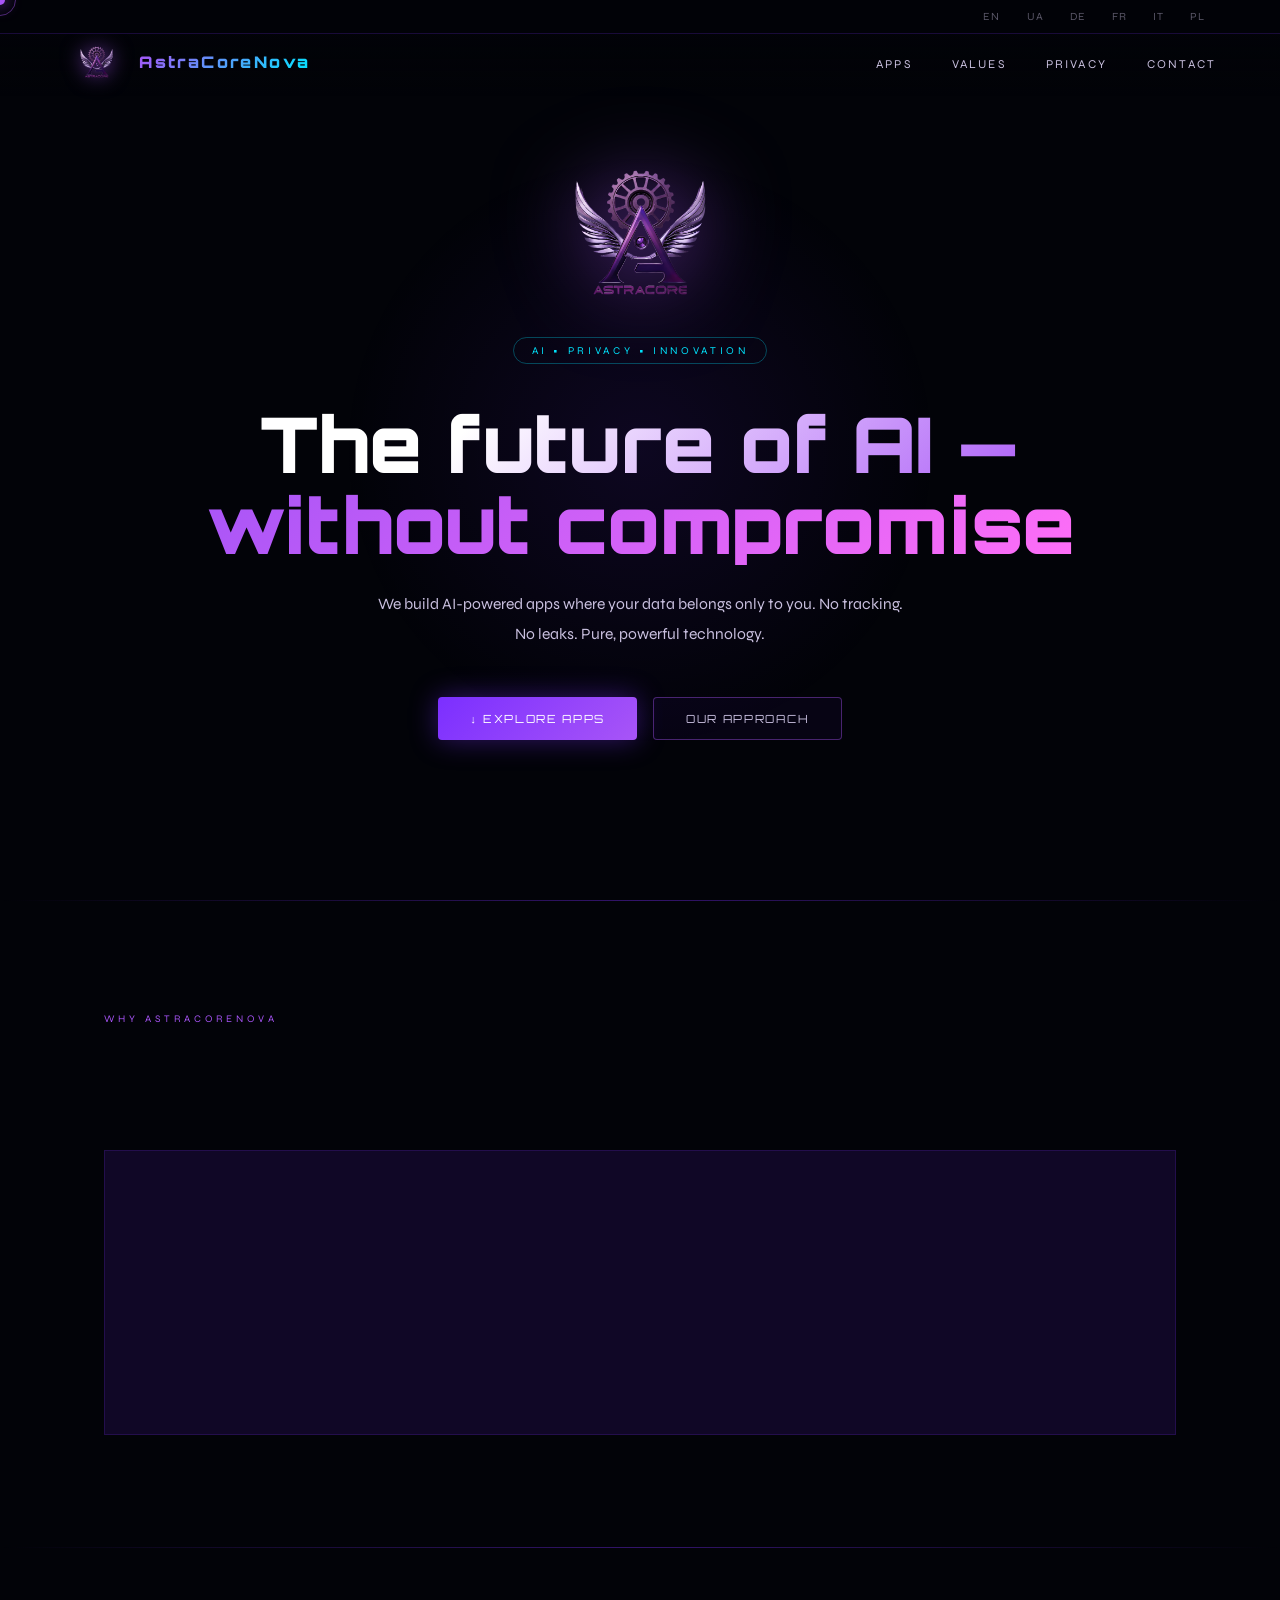
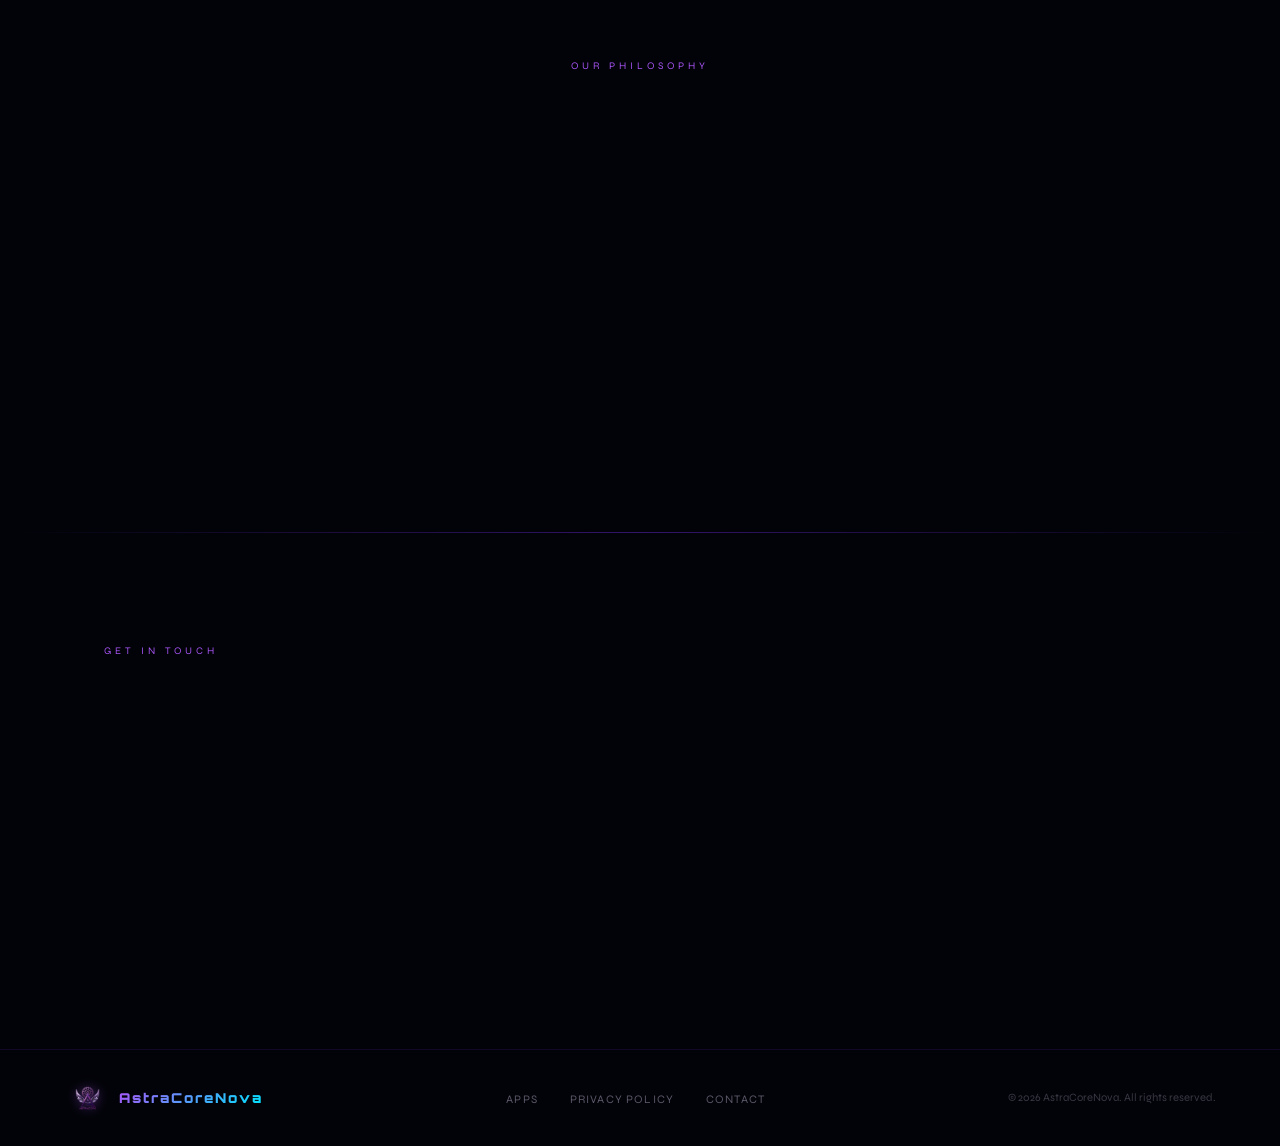
==== commit 20dfb225: "Update index.html" ====
--- a/index.html
+++ b/index.html
@@ -5,139 +5,14 @@
 <meta name="viewport" content="width=device-width, initial-scale=1.0">
 <title>AstraCoreNova — AI Apps, Privacy First</title>
 <link href="https://fonts.googleapis.com/css2?family=Orbitron:wght@400;700;900&family=Syne:wght@300;400;600&display=swap" rel="stylesheet">
-<style>
-:root{--void:#020308;--deep:#07060f;--purple:#7b2fff;--glow:#a855f7;--dim:#4c1d95;--silver:#c8bfde;--white:#f0eeff;--cyan:#00e5ff;--pink:#ff6ef7;}
-*{margin:0;padding:0;box-sizing:border-box;}
-html{scroll-behavior:smooth;}
-body{background:var(--void);color:var(--white);font-family:'Syne',sans-serif;overflow-x:hidden;cursor:none;}
-#cur{position:fixed;width:10px;height:10px;background:var(--glow);border-radius:50%;pointer-events:none;z-index:9999;transform:translate(-50%,-50%);box-shadow:0 0 16px var(--glow);}
-#cur2{position:fixed;width:32px;height:32px;border:1px solid rgba(168,85,247,.45);border-radius:50%;pointer-events:none;z-index:9998;transform:translate(-50%,-50%);}
-#cv{position:fixed;top:0;left:0;width:100%;height:100%;z-index:0;pointer-events:none;}
-.lbar{position:fixed;top:0;left:0;right:0;z-index:200;background:rgba(2,3,8,.97);border-bottom:1px solid rgba(123,47,255,.2);padding:.35rem 4rem;display:flex;justify-content:flex-end;gap:.3rem;}
-.lb{background:none;border:1px solid transparent;color:rgba(200,191,222,.45);font-family:'Syne',sans-serif;font-size:.68rem;letter-spacing:.1em;padding:.2rem .6rem;cursor:none;transition:all .2s;border-radius:2px;text-transform:uppercase;}
-.lb:hover{color:var(--silver);border-color:rgba(123,47,255,.3);}
-.lb.on{color:var(--glow);border-color:rgba(123,47,255,.6);background:rgba(123,47,255,.1);}
-nav{position:fixed;top:28px;left:0;right:0;z-index:100;padding:1rem 4rem;display:flex;align-items:center;justify-content:space-between;background:linear-gradient(to bottom,rgba(2,3,8,.92),transparent);}
-.nlogo{display:flex;align-items:center;gap:.65rem;text-decoration:none;}
-.nlogo img{height:36px;width:auto;filter:drop-shadow(0 0 10px rgba(168,85,247,.7));transition:filter .3s;}
-.nlogo:hover img{filter:drop-shadow(0 0 18px rgba(168,85,247,1));}
-.nlogo-t{font-family:'Orbitron',monospace;font-weight:900;font-size:1rem;letter-spacing:.15em;background:linear-gradient(135deg,var(--glow),var(--cyan));-webkit-background-clip:text;-webkit-text-fill-color:transparent;}
-.nlinks{display:flex;gap:2.5rem;list-style:none;}
-.nlinks a{color:var(--silver);text-decoration:none;font-size:.75rem;letter-spacing:.18em;text-transform:uppercase;transition:color .3s;position:relative;}
-.nlinks a::after{content:'';position:absolute;bottom:-4px;left:0;width:0;height:1px;background:var(--glow);transition:width .3s;}
-.nlinks a:hover{color:var(--white);}
-.nlinks a:hover::after{width:100%;}
-.hero{position:relative;min-height:100vh;display:flex;flex-direction:column;align-items:center;justify-content:center;text-align:center;padding:2rem;z-index:1;}
-.hero-orb{position:absolute;width:600px;height:600px;border-radius:50%;background:radial-gradient(circle,rgba(123,47,255,.1) 0%,transparent 70%);top:50%;left:50%;transform:translate(-50%,-50%);animation:porb 8s ease-in-out infinite;pointer-events:none;}
-@keyframes porb{0%,100%{transform:translate(-50%,-50%) scale(1);opacity:.5;}50%{transform:translate(-50%,-50%) scale(1.18);opacity:.9;}}
-.hero-logo{height:145px;width:auto;margin-bottom:2rem;filter:drop-shadow(0 0 40px rgba(168,85,247,.55));animation:fin 1s .1s both;}
-.hero-badge{display:inline-block;font-size:.65rem;letter-spacing:.35em;text-transform:uppercase;color:var(--cyan);border:1px solid rgba(0,229,255,.3);padding:.38rem 1.1rem;border-radius:2rem;margin-bottom:2.5rem;animation:fin 1s .3s both;}
-.hero-h{font-family:'Orbitron',monospace;font-weight:900;font-size:clamp(2.2rem,6vw,5rem);line-height:1.05;margin-bottom:1.5rem;animation:fup 1s .5s both;}
-.hero-h .l1{display:block;background:linear-gradient(135deg,#fff 30%,var(--glow));-webkit-background-clip:text;-webkit-text-fill-color:transparent;}
-.hero-h .l2{display:block;background:linear-gradient(135deg,var(--glow),var(--pink));-webkit-background-clip:text;-webkit-text-fill-color:transparent;}
-.hero-sub{max-width:540px;color:var(--silver);font-size:.98rem;line-height:1.9;font-weight:300;margin-bottom:3rem;animation:fup 1s .7s both;}
-.hero-cta{display:flex;gap:1rem;animation:fup 1s .9s both;flex-wrap:wrap;justify-content:center;}
-@keyframes fin{from{opacity:0;}to{opacity:1;}}
-@keyframes fup{from{opacity:0;transform:translateY(22px);}to{opacity:1;transform:none;}}
-.btn{display:inline-flex;align-items:center;gap:.55rem;padding:.85rem 2rem;font-family:'Orbitron',monospace;font-size:.7rem;letter-spacing:.15em;text-transform:uppercase;border-radius:4px;text-decoration:none;cursor:none;transition:all .3s;}
-.btn-p{background:linear-gradient(135deg,var(--purple),var(--glow));color:#fff;border:none;box-shadow:0 0 28px rgba(123,47,255,.4);}
-.btn-p:hover{transform:translateY(-2px);box-shadow:0 0 48px rgba(123,47,255,.7);}
-.btn-g{border:1px solid rgba(168,85,247,.4);color:var(--silver);background:rgba(123,47,255,.05);}
-.btn-g:hover{border-color:var(--glow);color:var(--white);background:rgba(123,47,255,.15);}
-.div{width:100%;height:1px;background:linear-gradient(to right,transparent,rgba(123,47,255,.4),transparent);position:relative;z-index:1;}
-section{position:relative;z-index:1;padding:7rem 4rem;max-width:1200px;margin:0 auto;}
-.stag{font-size:.63rem;letter-spacing:.4em;text-transform:uppercase;color:var(--glow);margin-bottom:1rem;display:block;}
-.stitle{font-family:'Orbitron',monospace;font-size:clamp(1.6rem,2.8vw,2.5rem);font-weight:700;margin-bottom:1.5rem;}
-.vgrid{display:grid;grid-template-columns:repeat(auto-fit,minmax(260px,1fr));gap:1.5px;margin-top:4rem;background:rgba(123,47,255,.12);border:1px solid rgba(123,47,255,.18);}
-.vcard{background:var(--deep);padding:2.5rem;position:relative;overflow:hidden;transition:background .3s;}
-.vcard::before{content:'';position:absolute;top:0;left:0;width:3px;height:0;background:var(--glow);transition:height .4s;}
-.vcard:hover{background:rgba(123,47,255,.07);}
-.vcard:hover::before{height:100%;}
-.vicon{font-size:1.7rem;margin-bottom:1.4rem;display:block;}
-.vtitle{font-family:'Orbitron',monospace;font-size:.78rem;letter-spacing:.1em;text-transform:uppercase;color:var(--white);margin-bottom:.7rem;}
-.vtext{color:var(--silver);font-size:.87rem;line-height:1.75;font-weight:300;}
-.app-wrap{display:grid;grid-template-columns:1fr 1fr;gap:4rem;align-items:center;margin-top:4rem;}
-.app-vis{background:linear-gradient(135deg,rgba(123,47,255,.12),rgba(0,229,255,.04));border:1px solid rgba(123,47,255,.22);border-radius:12px;padding:3rem;text-align:center;position:relative;overflow:hidden;}
-.app-vis::before{content:'';position:absolute;inset:0;background:radial-gradient(circle at 50% 0%,rgba(168,85,247,.09),transparent 60%);}
-.app-icon{font-size:4.5rem;display:block;margin-bottom:1.5rem;filter:drop-shadow(0 0 20px rgba(168,85,247,.5));}
-.app-name{font-family:'Orbitron',monospace;font-size:1.7rem;font-weight:900;background:linear-gradient(135deg,var(--white),var(--glow));-webkit-background-clip:text;-webkit-text-fill-color:transparent;margin-bottom:.4rem;}
-.app-tagline-s{color:var(--silver);font-size:.8rem;letter-spacing:.15em;text-transform:uppercase;}
-.abadge{display:inline-block;font-size:.58rem;letter-spacing:.28em;text-transform:uppercase;padding:.22rem .75rem;border-radius:2rem;margin-bottom:1.4rem;background:rgba(0,229,255,.08);color:var(--cyan);border:1px solid rgba(0,229,255,.25);}
-.app-dtitle{font-family:'Orbitron',monospace;font-size:.85rem;color:var(--white);margin-bottom:.7rem;text-transform:uppercase;letter-spacing:.08em;}
-.app-desc{color:var(--silver);font-size:.88rem;line-height:1.8;font-weight:300;margin-bottom:1.4rem;}
-.app-feats{list-style:none;margin-bottom:2.4rem;}
-.app-feats li{color:var(--silver);font-size:.83rem;padding:.35rem 0 .35rem 1.3rem;position:relative;font-weight:300;}
-.app-feats li::before{content:'◆';position:absolute;left:0;color:var(--glow);font-size:.45rem;top:.55rem;}
-.pplink{display:inline-flex;align-items:center;gap:.45rem;color:var(--cyan);text-decoration:none;font-size:.72rem;letter-spacing:.15em;text-transform:uppercase;margin-top:.8rem;transition:opacity .2s;}
-.pplink:hover{opacity:.65;}
-.cgrid{display:grid;grid-template-columns:repeat(auto-fill,minmax(155px,1fr));gap:.9rem;margin-top:2.5rem;}
-.ci{background:var(--deep);border:1px solid rgba(123,47,255,.14);padding:.9rem 1.1rem;display:flex;align-items:center;gap:.7rem;border-radius:2px;transition:border-color .3s;}
-.ci:hover{border-color:rgba(123,47,255,.38);}
-.cflag{font-size:1.3rem;}
-.cname{font-size:.75rem;color:var(--silver);font-weight:300;}
-.pcenter{text-align:center;}
-.pmani{max-width:640px;margin:0 auto 4rem;}
-.pmani p{color:var(--silver);font-size:.95rem;line-height:2;font-weight:300;margin-bottom:1rem;}
-.ppillars{display:flex;justify-content:center;gap:5rem;flex-wrap:wrap;}
-.pnum{font-family:'Orbitron',monospace;font-size:2.6rem;font-weight:900;background:linear-gradient(135deg,var(--glow),var(--cyan));-webkit-background-clip:text;-webkit-text-fill-color:transparent;display:block;line-height:1;}
-.plabel{color:var(--silver);font-size:.7rem;letter-spacing:.25em;text-transform:uppercase;margin-top:.4rem;display:block;}
-.cwrap{display:grid;grid-template-columns:1fr 1fr;gap:5rem;align-items:start;}
-.cinfo p{color:var(--silver);line-height:1.8;font-weight:300;margin-bottom:1.8rem;}
-.cemail{display:inline-flex;align-items:center;gap:.7rem;color:var(--glow);text-decoration:none;font-family:'Orbitron',monospace;font-size:.78rem;letter-spacing:.1em;padding:.9rem 1.4rem;border:1px solid rgba(123,47,255,.28);border-radius:2px;transition:all .3s;}
-.cemail:hover{background:rgba(123,47,255,.09);border-color:var(--glow);}
-.cform{display:flex;flex-direction:column;gap:.9rem;}
-.inp{background:rgba(123,47,255,.05);border:1px solid rgba(123,47,255,.18);color:var(--white);padding:.85rem 1.1rem;font-family:'Syne',sans-serif;font-size:.88rem;outline:none;transition:border-color .3s;border-radius:2px;}
-.inp:focus{border-color:var(--glow);}
-.inp::placeholder{color:rgba(200,191,222,.38);}
-textarea.inp{resize:none;height:115px;}
-footer{position:relative;z-index:1;border-top:1px solid rgba(123,47,255,.13);padding:2.2rem 4rem;display:flex;justify-content:space-between;align-items:center;flex-wrap:wrap;gap:1.2rem;}
-.flogo{display:flex;align-items:center;gap:.5rem;}
-.flogo img{height:26px;width:auto;filter:drop-shadow(0 0 6px rgba(168,85,247,.45));}
-.flogo-t{font-family:'Orbitron',monospace;font-weight:900;font-size:.85rem;letter-spacing:.15em;background:linear-gradient(135deg,var(--glow),var(--cyan));-webkit-background-clip:text;-webkit-text-fill-color:transparent;}
-.flinks{display:flex;gap:2rem;list-style:none;flex-wrap:wrap;}
-.flinks a{color:rgba(200,191,222,.45);text-decoration:none;font-size:.72rem;letter-spacing:.1em;text-transform:uppercase;transition:color .3s;cursor:none;}
-.flinks a:hover{color:var(--silver);}
-.fcopy{color:rgba(200,191,222,.28);font-size:.7rem;}
-.rev{opacity:0;transform:translateY(28px);transition:opacity .8s,transform .8s;}
-.rev.on{opacity:1;transform:none;}
-/* PP PAGE */
-.pp{display:none;position:relative;z-index:10;background:var(--void);min-height:100vh;}
-.pp.on{display:block;}
-.pph{padding:8rem 4rem 3rem;max-width:880px;margin:0 auto;}
-.ppback{display:inline-flex;align-items:center;gap:.45rem;color:var(--glow);text-decoration:none;font-size:.72rem;letter-spacing:.2em;text-transform:uppercase;margin-bottom:2.5rem;transition:gap .2s;cursor:none;}
-.ppback:hover{gap:.7rem;}
-.pptitle{font-family:'Orbitron',monospace;font-size:clamp(1.4rem,2.8vw,2.3rem);font-weight:900;background:linear-gradient(135deg,var(--white),var(--glow));-webkit-background-clip:text;-webkit-text-fill-color:transparent;margin-bottom:.7rem;}
-.ppdate{color:rgba(200,191,222,.45);font-size:.75rem;letter-spacing:.15em;}
-.ppbody{max-width:880px;margin:0 auto;padding:0 4rem 6rem;}
-.ppbody h2{font-family:'Orbitron',monospace;font-size:.95rem;color:var(--glow);letter-spacing:.1em;text-transform:uppercase;margin:2.8rem 0 .9rem;padding-bottom:.5rem;border-bottom:1px solid rgba(123,47,255,.18);}
-.ppbody h3{font-family:'Orbitron',monospace;font-size:.78rem;color:var(--white);letter-spacing:.07em;text-transform:uppercase;margin:1.8rem 0 .7rem;}
-.ppbody p{color:var(--silver);font-size:.88rem;line-height:1.85;font-weight:300;margin-bottom:.9rem;}
-.ppbody ul{list-style:none;margin-bottom:1.1rem;}
-.ppbody ul li{color:var(--silver);font-size:.88rem;line-height:1.7;padding:.22rem 0 .22rem 1.3rem;position:relative;font-weight:300;}
-.ppbody ul li::before{content:'◆';position:absolute;left:0;color:var(--glow);font-size:.42rem;top:.52rem;}
-.pphili{background:rgba(123,47,255,.07);border:1px solid rgba(123,47,255,.18);border-left:3px solid var(--glow);padding:1.1rem 1.4rem;border-radius:2px;margin:1.4rem 0;}
-.pphili p{margin:0;color:var(--white);}
-.ppbox{background:var(--deep);border:1px solid rgba(123,47,255,.18);padding:1.4rem 1.8rem;border-radius:4px;margin-top:1.8rem;}
-.ppbox a{color:var(--glow);text-decoration:none;}
-::-webkit-scrollbar{width:3px;}
-::-webkit-scrollbar-track{background:var(--void);}
-::-webkit-scrollbar-thumb{background:var(--dim);}
-@media(max-width:860px){
-  nav{padding:1rem 1.4rem;}.nlinks{display:none;}.lbar{padding:.35rem 1.4rem;}
-  section{padding:5rem 1.4rem;}footer{padding:1.8rem 1.4rem;}
-  .cwrap,.app-wrap{grid-template-columns:1fr;gap:2.5rem;}
-  .hero-cta{flex-direction:column;align-items:center;}
-  body{cursor:auto;}#cur,#cur2{display:none;}
-  .pph,.ppbody{padding-left:1.4rem;padding-right:1.4rem;}
-}
-</style>
+<link rel="stylesheet" href="style.css">
 </head>
 <body>
 <div id="cur"></div><div id="cur2"></div>
 <canvas id="cv"></canvas>
 
 <div class="lbar">
-  <button class="lb on" onclick="setLang('en')">EN</button>
+  <button class="lb" onclick="setLang('en')">EN</button>
   <button class="lb" onclick="setLang('uk')">UA</button>
   <button class="lb" onclick="setLang('de')">DE</button>
   <button class="lb" onclick="setLang('fr')">FR</button>
@@ -146,15 +21,15 @@
 </div>
 
 <nav>
-  <a href="#" onclick="showSite();return false;" class="nlogo">
+  <a href="index.html" class="nlogo">
     <img src="logo.png" alt="AstraCoreNova">
     <span class="nlogo-t">AstraCoreNova</span>
   </a>
   <ul class="nlinks">
-    <li><a href="#apps" data-i="nav_apps">Apps</a></li>
-    <li><a href="#values" data-i="nav_val">Values</a></li>
-    <li><a href="#privacy" data-i="nav_priv">Privacy</a></li>
-    <li><a href="#contact" data-i="nav_con">Contact</a></li>
+    <li><a href="apps.html" data-i="nav_apps">Apps</a></li>
+    <li><a href="index.html#values" data-i="nav_val">Values</a></li>
+    <li><a href="index.html#privacy" data-i="nav_priv">Privacy</a></li>
+    <li><a href="index.html#contact" data-i="nav_con">Contact</a></li>
   </ul>
 </nav>
 
@@ -169,7 +44,7 @@
   </h1>
   <p class="hero-sub" data-i="hsub">We build AI-powered apps where your data belongs only to you. No tracking. No leaks. Pure, powerful technology.</p>
   <div class="hero-cta">
-    <a href="#apps" class="btn btn-p" data-i="hcta1">↓ Explore Apps</a>
+    <a href="apps.html" class="btn btn-p" data-i="hcta1">↓ Explore Apps</a>
     <a href="#privacy" class="btn btn-g" data-i="hcta2">Our Approach</a>
   </div>
 </div>
@@ -184,49 +59,6 @@
     <div class="vcard rev"><span class="vicon">🧠</span><div class="vtitle" data-i="v2t">AI on your side</div><p class="vtext" data-i="v2d">AI as a tool — powerful, useful, transparent. We explain what it does and why. No black boxes.</p></div>
     <div class="vcard rev"><span class="vicon">⚡</span><div class="vtitle" data-i="v3t">Minimalism &amp; Speed</div><p class="vtext" data-i="v3d">Apps that do one thing — flawlessly. No excess permissions, no bloated code. Only what you need.</p></div>
     <div class="vcard rev"><span class="vicon">🌌</span><div class="vtitle" data-i="v4t">Transparency</div><p class="vtext" data-i="v4d">Clear Privacy Policies for every app. No hidden clauses — just plain language you can understand.</p></div>
-  </div>
-</section>
-
-<div class="div"></div>
-
-<section id="apps">
-  <span class="stag" data-i="a_tag">Our Apps</span>
-  <h2 class="stitle rev" data-i="a_title">AstraBudget</h2>
-  <div class="app-wrap">
-    <div class="app-vis rev">
-      <span class="app-icon">💸</span>
-      <div class="app-name">AstraBudget</div>
-      <div class="app-tagline-s" data-i="a_tag2">Smart finance. Private by default.</div>
-    </div>
-    <div class="rev">
-      <span class="abadge" data-i="a_badge">Coming Soon — Android</span>
-      <div class="app-dtitle" data-i="a_dtitle">Automatic expense tracking</div>
-      <p class="app-desc" data-i="a_desc">AstraBudget reads your banking SMS and push notifications to automatically track expenses — all processing happens locally. No cloud. No data collection.</p>
-      <ul class="app-feats">
-        <li data-i="af1">Auto transaction detection from SMS &amp; push</li>
-        <li data-i="af2">KlaunekAI — proprietary on-device AI (based on Gemma 3n, fully offline)</li>
-        <li data-i="af3">Receipt photo scanning via OCR</li>
-        <li data-i="af4">Supports 8 countries &amp; 30+ banks</li>
-        <li data-i="af5">Optional AI financial advice (anonymized, opt-in)</li>
-        <li data-i="af6">Encrypted local database — data never leaves your phone</li>
-      </ul>
-      <a href="#" class="btn btn-p" data-i="a_play">Google Play — Coming Soon</a><br>
-      <a href="#" class="pplink" onclick="showPP();return false;">📄 <span data-i="a_pp">Privacy Policy</span></a>
-    </div>
-  </div>
-  <div style="margin-top:5rem">
-    <span class="stag" data-i="c_tag">Supported Countries</span>
-    <h3 class="stitle rev" style="font-size:1.35rem" data-i="c_title">30+ banks across 8 countries</h3>
-    <div class="cgrid">
-      <div class="ci rev"><span class="cflag">🇺🇦</span><span class="cname">Ukraine</span></div>
-      <div class="ci rev"><span class="cflag">🇵🇱</span><span class="cname">Poland</span></div>
-      <div class="ci rev"><span class="cflag">🇩🇪</span><span class="cname">Germany</span></div>
-      <div class="ci rev"><span class="cflag">🇫🇷</span><span class="cname">France</span></div>
-      <div class="ci rev"><span class="cflag">🇮🇹</span><span class="cname">Italy</span></div>
-      <div class="ci rev"><span class="cflag">🇬🇧</span><span class="cname">United Kingdom</span></div>
-      <div class="ci rev"><span class="cflag">🇺🇸</span><span class="cname">USA</span></div>
-      <div class="ci rev"><span class="cflag">🌍</span><span class="cname">Revolut / Wise</span></div>
-    </div>
   </div>
 </section>
 
@@ -270,15 +102,14 @@
 <footer>
   <div class="flogo"><img src="logo.png" alt="AstraCoreNova"><span class="flogo-t">AstraCoreNova</span></div>
   <ul class="flinks">
-    <li><a href="#apps" data-i="nav_apps">Apps</a></li>
+    <li><a href="apps.html" data-i="nav_apps">Apps</a></li>
     <li><a href="#" onclick="showPP();return false;" data-i="f_pp">Privacy Policy</a></li>
-    <li><a href="/cdn-cgi/l/email-protection#82e3f1f6f0e3ace1edf0e7acecedf4e3ace6e7f4c2e5efe3ebeeace1edef" data-i="nav_con">Contact</a></li>
+    <li><a href="#contact" data-i="nav_con">Contact</a></li>
   </ul>
   <span class="fcopy" data-i="f_copy">© 2026 AstraCoreNova. All rights reserved.</span>
 </footer>
 </div>
 
-<!-- PP PAGE -->
 <div class="pp" id="ppPage">
   <div class="pph">
     <a href="#" class="ppback" onclick="showSite();return false;" data-i="pp_back">← Back</a>
@@ -292,213 +123,7 @@
   </footer>
 </div>
 
-<script data-cfasync="false" src="/cdn-cgi/scripts/5c5dd728/cloudflare-static/email-decode.min.js"></script><script>
-// CURSOR
-const C=document.getElementById('cur'),C2=document.getElementById('cur2');
-let mx=0,my=0,rx=0,ry=0;
-document.addEventListener('mousemove',e=>{mx=e.clientX;my=e.clientY;C.style.left=mx+'px';C.style.top=my+'px';});
-(function loop(){rx+=(mx-rx)*.12;ry+=(my-ry)*.12;C2.style.left=rx+'px';C2.style.top=ry+'px';requestAnimationFrame(loop);})();
-
-// NEURAL BACKGROUND
-const cv=document.getElementById('cv'),cx=cv.getContext('2d');
-let W,H,nodes=[],pulses=[];
-const NC=68,MD=170,PS=3.2;
-function resize(){W=cv.width=innerWidth;H=cv.height=innerHeight;}
-function initNodes(){
-  nodes=[];
-  for(let i=0;i<NC;i++)nodes.push({x:Math.random()*W,y:Math.random()*H,vx:(Math.random()-.5)*.9,vy:(Math.random()-.5)*.9,r:Math.random()*1.8+1,ph:Math.random()*Math.PI*2});
-  pulses=[];
-}
-function spawnPulse(){
-  for(let t=0;t<25;t++){
-    const a=nodes[Math.floor(Math.random()*nodes.length)],b=nodes[Math.floor(Math.random()*nodes.length)];
-    const dx=b.x-a.x,dy=b.y-a.y,d=Math.sqrt(dx*dx+dy*dy);
-    if(d<MD&&d>25){pulses.push({ax:a.x,ay:a.y,bx:b.x,by:b.y,p:0,d});break;}
-  }
-}
-function draw(){
-  cx.clearRect(0,0,W,H);
-  nodes.forEach(n=>{n.x+=n.vx;n.y+=n.vy;n.ph+=.022;if(n.x<0||n.x>W)n.vx*=-1;if(n.y<0||n.y>H)n.vy*=-1;});
-  for(let i=0;i<nodes.length;i++){
-    for(let j=i+1;j<nodes.length;j++){
-      const dx=nodes[j].x-nodes[i].x,dy=nodes[j].y-nodes[i].y,d=Math.sqrt(dx*dx+dy*dy);
-      if(d<MD){
-        cx.beginPath();cx.moveTo(nodes[i].x,nodes[i].y);cx.lineTo(nodes[j].x,nodes[j].y);
-        cx.strokeStyle=`rgba(123,47,255,${(1-d/MD)*.15})`;cx.lineWidth=.7;cx.stroke();
-      }
-    }
-  }
-  pulses=pulses.filter(p=>{
-    p.p+=PS/p.d;if(p.p>=1)return false;
-    const TR=10;
-    for(let i=TR;i>=0;i--){
-      const tp=Math.max(0,p.p-i*(PS/p.d)*.6);
-      const tx=p.ax+(p.bx-p.ax)*tp,ty=p.ay+(p.by-p.ay)*tp;
-      cx.beginPath();cx.arc(tx,ty,i===0?3.5:1.2,0,Math.PI*2);
-      cx.fillStyle=`rgba(0,229,255,${(1-i/TR)*(i===0?.92:.45)})`;
-      if(i===0){cx.shadowBlur=14;cx.shadowColor='rgba(0,229,255,.75)';}
-      cx.fill();cx.shadowBlur=0;
-    }
-    return true;
-  });
-  nodes.forEach(n=>{
-    const g=.5+.5*Math.sin(n.ph);
-    cx.beginPath();cx.arc(n.x,n.y,n.r*3,0,Math.PI*2);cx.fillStyle=`rgba(168,85,247,${g*.07})`;cx.fill();
-    cx.beginPath();cx.arc(n.x,n.y,n.r,0,Math.PI*2);cx.fillStyle=`rgba(168,85,247,${.35+g*.5})`;cx.fill();
-  });
-  if(Math.random()<.09)spawnPulse();
-  requestAnimationFrame(draw);
-}
-resize();initNodes();draw();
-window.addEventListener('resize',()=>{resize();initNodes();});
-
-// REVEAL
-document.querySelectorAll('.rev').forEach(el=>{
-  new IntersectionObserver(entries=>{
-    entries.forEach(e=>{if(e.isIntersecting)e.target.classList.add('on');});
-  },{threshold:.1}).observe(el);
-});
-
-// CONTACT
-function handleSend(e){
-  e.preventDefault();const b=e.target;
-  b.textContent='✓ Sent!';b.style.background='linear-gradient(135deg,#1a6e3c,#22c55e)';
-  setTimeout(()=>{b.style.background='';b.setAttribute('data-i','co_send');applyLang();},3000);
-}
-
-// PAGE SWITCH
-function renderPP(){document.getElementById('ppBody').innerHTML=PP[lang]||PP.en;}
-function showPP(){
-  document.getElementById('main').style.display='none';
-  document.getElementById('ppPage').classList.add('on');
-  cv.style.display='none';
-  window.scrollTo(0,0);renderPP();
-}
-function showSite(){
-  document.getElementById('main').style.display='';
-  document.getElementById('ppPage').classList.remove('on');
-  cv.style.display='block';
-  window.scrollTo(0,0);
-}
-
-// PP CONTENT
-const PP={
-en:`<div class="pphili"><p>AstraBudget is designed with a <strong>privacy-first approach</strong> — the majority of data processing happens locally on your device. We do not operate servers that store your personal financial history.</p></div>
-<h2>1. Introduction</h2><p>AstraBudget is a personal finance app that automatically processes banking SMS, push notifications, and receipt photos to help you track expenses.</p>
-<h2>2. Data We Collect</h2><h3>2.1 Banking Notifications</h3><p>We automatically extract: transaction amounts/currencies, merchant names, dates/times, and last 4 card digits. All processing is local.</p>
-<h3>2.2 Financial Data</h3><p>All data stored in an <strong>encrypted local database</strong> (Android Room). No external servers.</p>
-<h3>2.3 Receipt Photos (Optional)</h3><p>Camera used only for OCR text extraction. Raw photos not stored after processing.</p>
-<h2>3. AI Features</h2><h3>3.1 KlaunekAI — On-Device AI</h3><p>AstraBudget uses <strong>KlaunekAI</strong>, a proprietary AI engine built by AstraCoreNova on top of Gemma 3n. Custom prompts, fine-tuned categorization logic, fully <strong>offline</strong>. No external transmission.</p>
-<h3>3.2 Cloud AI — Google Gemini (Optional)</h3><p>Premium features send only anonymized aggregated summaries or OCR text — never raw SMS, full card numbers, or personal IDs. Subject to <a href="https://policies.google.com/privacy" style="color:var(--glow)">Google's Privacy Policy</a>.</p>
-<h2>4. Third-Party Services</h2><ul><li><strong>Google Play Billing:</strong> Handles subscriptions — we never access your payment details.</li><li><strong>Firebase:</strong> App integrity (App Check), anonymized crash reports, AI model downloads.</li></ul>
-<h2>5. Permissions</h2><ul><li><strong>READ_SMS:</strong> Banking messages from recognized senders only.</li><li><strong>Notification Access:</strong> Push from recognized banking apps only.</li><li><strong>Camera:</strong> Optional — receipt scanning.</li><li><strong>Internet:</strong> Only for optional cloud features and subscription validation.</li></ul>
-<h2>6. Security &amp; Sharing</h2><p>Encrypted local storage only. No selling or sharing of your data except as required by law.</p>
-<h2>7. Deletion</h2><p>Delete any data in-app, or uninstall to permanently remove everything.</p>
-<h2>8. Children</h2><p>Not directed at children under 13.</p>
-<h2>9. Changes</h2><p>Significant changes notified through the app.</p>
-<h2>10. Contact</h2><div class="ppbox"><p><strong>Developer:</strong> AstraCoreNova<br><strong>Email:</strong> <a href="mailto:astra.core.nova.dev@gmail.com">astra.core.nova.dev@gmail.com</a></p></div>`,
-
-uk:`<div class="pphili"><p>AstraBudget розроблений з підходом <strong>privacy-first</strong> — більшість обробки локально на пристрої. Ми не маємо серверів для ваших фінансових даних.</p></div>
-<h2>1. Вступ</h2><p>AstraBudget — фінансовий додаток, що автоматично обробляє банківські SMS, push та фото чеків.</p>
-<h2>2. Дані</h2><h3>2.1 Банківські сповіщення</h3><p>Автоматично: суми, валюти, назви магазинів, дати, останні 4 цифри картки. Все локально.</p>
-<h3>2.2 Фінансові дані</h3><p><strong>Зашифрована локальна база</strong> (Android Room). Без зовнішніх серверів.</p>
-<h3>2.3 Фото чеків (Необов'язково)</h3><p>Камера лише для OCR. Фото не зберігаються після обробки.</p>
-<h2>3. AI-функції</h2><h3>3.1 KlaunekAI — AI на пристрої</h3><p>AstraBudget використовує <strong>KlaunekAI</strong> — власний AI-двигун AstraCoreNova на базі Gemma 3n. Кастомні промпти, власна логіка категоризації, повністю <strong>офлайн</strong>. Без зовнішніх серверів.</p>
-<h3>3.2 Хмарний AI — Google Gemini (Необов'язково)</h3><p>Premium надсилає лише анонімізовані агреговані дані або OCR-текст — ніколи сирий SMS чи номери карток. Регулюється <a href="https://policies.google.com/privacy" style="color:var(--glow)">Політикою Google</a>.</p>
-<h2>4. Сторонні сервіси</h2><ul><li><strong>Google Play Billing:</strong> Підписки — без доступу до платіжних даних.</li><li><strong>Firebase:</strong> App Check, анонімізовані збої, завантаження AI-моделей.</li></ul>
-<h2>5. Дозволи</h2><ul><li><strong>READ_SMS:</strong> Лише відомі банківські відправники.</li><li><strong>Сповіщення:</strong> Лише відомі банківські додатки.</li><li><strong>Камера:</strong> Необов'язково — чеки.</li><li><strong>Інтернет:</strong> Лише для хмарних функцій.</li></ul>
-<h2>6. Безпека та передача</h2><p>Локальне зашифроване зберігання. Без продажу чи передачі даних.</p>
-<h2>7. Видалення</h2><p>Видаліть у додатку або видаліть сам додаток.</p>
-<h2>8. Діти</h2><p>Не для дітей до 13 років.</p>
-<h2>9. Зміни</h2><p>Значні зміни — через сповіщення в додатку.</p>
-<h2>10. Контакт</h2><div class="ppbox"><p><strong>Розробник:</strong> AstraCoreNova<br><strong>Email:</strong> <a href="mailto:astra.core.nova.dev@gmail.com">astra.core.nova.dev@gmail.com</a></p></div>`,
-
-de:`<div class="pphili"><p>AstraBudget mit <strong>Privacy-First-Ansatz</strong> — Verarbeitung erfolgt lokal. Keine externen Server für Ihre Finanzdaten.</p></div>
-<h2>1. Einleitung</h2><p>AstraBudget verarbeitet automatisch Banking-SMS, Push-Benachrichtigungen und Kassenbon-Fotos.</p>
-<h2>2. Daten</h2><h3>2.1 Banking-Benachrichtigungen</h3><p>Automatisch: Beträge, Händlernamen, Datum, letzte 4 Ziffern. Alles lokal.</p>
-<h3>2.2 Finanzdaten</h3><p><strong>Verschlüsselte lokale Datenbank</strong> (Android Room). Keine externen Server.</p>
-<h3>2.3 Kassenbon-Fotos (Optional)</h3><p>Kamera nur für OCR. Fotos werden nicht gespeichert.</p>
-<h2>3. KI-Funktionen</h2><h3>3.1 KlaunekAI — On-Device KI</h3><p>AstraBudget verwendet <strong>KlaunekAI</strong>, eine proprietäre KI-Engine von AstraCoreNova, aufgebaut auf Gemma 3n. Eigene Prompts, maßgeschneiderte Kategorisierung, vollständig <strong>offline</strong>.</p>
-<h3>3.2 Cloud-KI — Google Gemini (Optional)</h3><p>Premium sendet nur anonymisierte Zusammenfassungen oder OCR-Text. Unterliegt der <a href="https://policies.google.com/privacy" style="color:var(--glow)">Google-Richtlinie</a>.</p>
-<h2>4. Drittanbieter</h2><ul><li><strong>Google Play Billing:</strong> Abonnements — kein Zugriff auf Zahlungsdaten.</li><li><strong>Firebase:</strong> App-Integrität, anonymisierte Absturzberichte, KI-Downloads.</li></ul>
-<h2>5. Berechtigungen</h2><ul><li><strong>READ_SMS:</strong> Nur erkannte Bankabsender.</li><li><strong>Benachrichtigungen:</strong> Nur erkannte Banking-Apps.</li><li><strong>Kamera:</strong> Optional.</li><li><strong>Internet:</strong> Nur für Cloud-Funktionen.</li></ul>
-<h2>6. Sicherheit</h2><p>Lokale verschlüsselte Speicherung. Keine Weitergabe außer gesetzlicher Pflicht.</p>
-<h2>7. Löschung</h2><p>In der App oder durch Deinstallation.</p>
-<h2>8. Kinder</h2><p>Nicht für unter 13-Jährige.</p>
-<h2>9. Änderungen</h2><p>Wesentliche Änderungen in der App mitgeteilt.</p>
-<h2>10. Kontakt</h2><div class="ppbox"><p><strong>Entwickler:</strong> AstraCoreNova<br><strong>E-Mail:</strong> <a href="mailto:astra.core.nova.dev@gmail.com">astra.core.nova.dev@gmail.com</a></p></div>`,
-
-fr:`<div class="pphili"><p>AstraBudget avec approche <strong>privacy-first</strong> — traitement local. Aucun serveur pour vos données.</p></div>
-<h2>1. Introduction</h2><p>AstraBudget traite automatiquement SMS bancaires, push et photos de reçus.</p>
-<h2>2. Données</h2><h3>2.1 Notifications bancaires</h3><p>Automatiquement : montants, commerçants, dates, 4 derniers chiffres. Tout localement.</p>
-<h3>2.2 Données financières</h3><p><strong>Base locale chiffrée</strong> (Android Room). Aucun serveur externe.</p>
-<h3>2.3 Photos de reçus (Optionnel)</h3><p>Caméra uniquement pour OCR. Photos non conservées.</p>
-<h2>3. IA</h2><h3>3.1 KlaunekAI — IA locale</h3><p>AstraBudget utilise <strong>KlaunekAI</strong>, un moteur IA propriétaire d'AstraCoreNova basé sur Gemma 3n. Prompts personnalisés, logique de catégorisation sur mesure, entièrement <strong>hors ligne</strong>.</p>
-<h3>3.2 IA Cloud — Google Gemini (Optionnel)</h3><p>Premium envoie uniquement résumés anonymisés ou texte OCR. Soumis à la <a href="https://policies.google.com/privacy" style="color:var(--glow)">politique Google</a>.</p>
-<h2>4. Services tiers</h2><ul><li><strong>Google Play Billing :</strong> Abonnements — pas d'accès aux paiements.</li><li><strong>Firebase :</strong> Intégrité, rapports anonymisés, téléchargements IA.</li></ul>
-<h2>5. Autorisations</h2><ul><li><strong>READ_SMS :</strong> Expéditeurs bancaires reconnus seulement.</li><li><strong>Notifications :</strong> Apps bancaires reconnues seulement.</li><li><strong>Caméra :</strong> Optionnel.</li><li><strong>Internet :</strong> Fonctions cloud optionnelles uniquement.</li></ul>
-<h2>6. Sécurité</h2><p>Stockage local chiffré. Aucun partage sauf obligation légale.</p>
-<h2>7. Suppression</h2><p>Dans l'app ou par désinstallation.</p>
-<h2>8. Enfants</h2><p>Non destiné aux moins de 13 ans.</p>
-<h2>9. Modifications</h2><p>Changements importants notifiés via l'app.</p>
-<h2>10. Contact</h2><div class="ppbox"><p><strong>Développeur :</strong> AstraCoreNova<br><strong>Email :</strong> <a href="mailto:astra.core.nova.dev@gmail.com">astra.core.nova.dev@gmail.com</a></p></div>`,
-
-it:`<div class="pphili"><p>AstraBudget con approccio <strong>privacy-first</strong> — elaborazione locale. Nessun server per i tuoi dati.</p></div>
-<h2>1. Introduzione</h2><p>AstraBudget elabora automaticamente SMS bancari, push e foto di ricevute.</p>
-<h2>2. Dati</h2><h3>2.1 Notifiche bancarie</h3><p>Automaticamente: importi, commercianti, date, ultime 4 cifre. Tutto localmente.</p>
-<h3>2.2 Dati finanziari</h3><p><strong>Database locale crittografato</strong> (Android Room). Nessun server esterno.</p>
-<h3>2.3 Foto ricevute (Opzionale)</h3><p>Fotocamera solo per OCR. Foto non conservate.</p>
-<h2>3. IA</h2><h3>3.1 KlaunekAI — IA locale</h3><p>AstraBudget usa <strong>KlaunekAI</strong>, un motore IA proprietario di AstraCoreNova basato su Gemma 3n. Prompt personalizzati, logica di categorizzazione su misura, completamente <strong>offline</strong>.</p>
-<h3>3.2 IA Cloud — Google Gemini (Opzionale)</h3><p>Premium invia solo riepiloghi anonimi o testo OCR. Soggetto alla <a href="https://policies.google.com/privacy" style="color:var(--glow)">politica Google</a>.</p>
-<h2>4. Servizi terzi</h2><ul><li><strong>Google Play Billing:</strong> Abbonamenti — nessun accesso ai pagamenti.</li><li><strong>Firebase:</strong> Integrità, report anonimi, download modelli IA.</li></ul>
-<h2>5. Autorizzazioni</h2><ul><li><strong>READ_SMS:</strong> Solo mittenti bancari riconosciuti.</li><li><strong>Notifiche:</strong> Solo app bancarie riconosciute.</li><li><strong>Fotocamera:</strong> Opzionale.</li><li><strong>Internet:</strong> Solo funzioni cloud opzionali.</li></ul>
-<h2>6. Sicurezza</h2><p>Archiviazione locale crittografata. Nessuna condivisione salvo obbligo legale.</p>
-<h2>7. Eliminazione</h2><p>Nell'app o disinstallando.</p>
-<h2>8. Minori</h2><p>Non per minori di 13 anni.</p>
-<h2>9. Modifiche</h2><p>Cambiamenti significativi notificati via app.</p>
-<h2>10. Contatti</h2><div class="ppbox"><p><strong>Sviluppatore:</strong> AstraCoreNova<br><strong>Email:</strong> <a href="mailto:astra.core.nova.dev@gmail.com">astra.core.nova.dev@gmail.com</a></p></div>`,
-
-pl:`<div class="pphili"><p>AstraBudget z podejściem <strong>privacy-first</strong> — przetwarzanie lokalne. Brak serwerów dla Twoich danych.</p></div>
-<h2>1. Wprowadzenie</h2><p>AstraBudget automatycznie przetwarza bankowe SMS-y, push i zdjęcia paragonów.</p>
-<h2>2. Dane</h2><h3>2.1 Powiadomienia bankowe</h3><p>Automatycznie: kwoty, sprzedawcy, daty, ostatnie 4 cyfry karty. Wszystko lokalnie.</p>
-<h3>2.2 Dane finansowe</h3><p><strong>Zaszyfrowana lokalna baza</strong> (Android Room). Bez zewnętrznych serwerów.</p>
-<h3>2.3 Zdjęcia paragonów (Opcjonalne)</h3><p>Aparat tylko do OCR. Zdjęcia nie przechowywane po przetworzeniu.</p>
-<h2>3. AI</h2><h3>3.1 KlaunekAI — AI na urządzeniu</h3><p>AstraBudget używa <strong>KlaunekAI</strong> — własnego silnika AI AstraCoreNova zbudowanego na Gemma 3n. Własne prompty, dopasowana logika kategoryzacji, całkowicie <strong>offline</strong>.</p>
-<h3>3.2 AI w chmurze — Google Gemini (Opcjonalne)</h3><p>Premium wysyła tylko zanonimizowane podsumowania lub tekst OCR. Podlega <a href="https://policies.google.com/privacy" style="color:var(--glow)">polityce Google</a>.</p>
-<h2>4. Usługi zewnętrzne</h2><ul><li><strong>Google Play Billing:</strong> Subskrypcje — brak dostępu do płatności.</li><li><strong>Firebase:</strong> Integralność, anonimowe raporty, pobieranie modeli AI.</li></ul>
-<h2>5. Uprawnienia</h2><ul><li><strong>READ_SMS:</strong> Tylko rozpoznani nadawcy bankowi.</li><li><strong>Powiadomienia:</strong> Tylko rozpoznane aplikacje bankowe.</li><li><strong>Aparat:</strong> Opcjonalnie.</li><li><strong>Internet:</strong> Tylko opcjonalne funkcje AI.</li></ul>
-<h2>6. Bezpieczeństwo</h2><p>Zaszyfrowane lokalne przechowywanie. Bez udostępniania poza wymogami prawnymi.</p>
-<h2>7. Usuwanie</h2><p>W aplikacji lub przez odinstalowanie.</p>
-<h2>8. Dzieci</h2><p>Nie dla dzieci poniżej 13 lat.</p>
-<h2>9. Zmiany</h2><p>Istotne zmiany notyfikowane przez aplikację.</p>
-<h2>10. Kontakt</h2><div class="ppbox"><p><strong>Deweloper:</strong> AstraCoreNova<br><strong>Email:</strong> <a href="mailto:astra.core.nova.dev@gmail.com">astra.core.nova.dev@gmail.com</a></p></div>`
-};
-
-// TRANSLATIONS
-const T={
-en:{nav_apps:'Apps',nav_val:'Values',nav_priv:'Privacy',nav_con:'Contact',h1:'The future of AI —',h2:'without compromise',hsub:'We build AI-powered apps where your data belongs only to you. No tracking. No leaks. Pure, powerful technology.',hcta1:'↓ Explore Apps',hcta2:'Our Approach',v_tag:'Why AstraCoreNova',v_title:'Technology you can trust',v1t:'Privacy by Design',v1d:"Privacy is not a feature — it's the foundation. Your data never leaves your device without your explicit permission.",v2t:'AI on your side',v2d:'AI as a tool — powerful, useful, transparent. No black boxes.',v3t:'Minimalism & Speed',v3d:'Apps that do one thing — flawlessly. No excess permissions.',v4t:'Transparency',v4d:'Clear Privacy Policies. No hidden clauses.',a_tag:'Our Apps',a_title:'AstraBudget',a_tag2:'Smart finance. Private by default.',a_badge:'Coming Soon — Android',a_dtitle:'Automatic expense tracking',a_desc:'AstraBudget reads your banking SMS and push to track expenses — all processing happens locally. No cloud.',af1:'Auto transaction detection from SMS & push',af2:'KlaunekAI — proprietary on-device AI (based on Gemma 3n, fully offline)',af3:'Receipt photo scanning via OCR',af4:'Supports 8 countries & 30+ banks',af5:'Optional AI financial advice (anonymized, opt-in)',af6:'Encrypted local database — data never leaves your phone',a_play:'Google Play — Coming Soon',a_pp:'Privacy Policy',c_tag:'Supported Countries',c_title:'30+ banks across 8 countries',p_tag:'Our Philosophy',p_title:'Privacy is a right, not a privilege',p1:'In a world where data has become currency, we choose a different path.',p2:"Every app undergoes a privacy audit. We don't collect what we don't need.",pi1:'data sales',pi2:'transparency',pi3:'AI processing',co_tag:'Get in touch',co_title:'Questions?',co_sub:'Reach out about apps, collaboration, or privacy.',co_name:'Your name',co_email:'Email',co_msg:'Message...',co_send:'Send Message',f_pp:'Privacy Policy',f_copy:'© 2026 AstraCoreNova. All rights reserved.',pp_back:'← Back',pp_date:'Last updated: March 1, 2026'},
-uk:{nav_apps:'Додатки',nav_val:'Цінності',nav_priv:'Приватність',nav_con:'Контакт',h1:'Майбутнє AI —',h2:'без компромісів',hsub:'Ми створюємо AI-додатки де ваші дані належать лише вам. Ніякого стеження.',hcta1:'↓ Переглянути додатки',hcta2:'Наш підхід',v_tag:'Чому AstraCoreNova',v_title:'Технологія якій можна довіряти',v1t:'Privacy by Design',v1d:'Приватність — основа. Дані не залишають пристрій без вашого дозволу.',v2t:'AI на вашій стороні',v2d:'AI як інструмент — потужний, прозорий. Без чорних скриньок.',v3t:'Мінімалізм і швидкість',v3d:'Додатки що роблять одну річ бездоганно.',v4t:'Прозорість',v4d:'Чіткі Privacy Policy. Ніяких прихованих умов.',a_tag:'Наші додатки',a_title:'AstraBudget',a_tag2:'Розумні фінанси. Приватність за замовчуванням.',a_badge:'Незабаром — Android',a_dtitle:'Автоматичне відстеження витрат',a_desc:'AstraBudget читає SMS та push для відстеження витрат — вся обробка локально.',af1:'Автовизначення транзакцій з SMS та push',af2:'KlaunekAI — AI на пристрої (Gemma 3n, офлайн)',af3:'Сканування чеків через OCR',af4:'8 країн та 30+ банків',af5:'Опційні AI-поради (анонімізовані)',af6:'Зашифрована локальна база — дані не залишають телефон',a_play:'Google Play — Незабаром',a_pp:'Політика конфіденційності',c_tag:'Підтримувані країни',c_title:'30+ банків у 8 країнах',p_tag:'Наша філософія',p_title:'Приватність — право а не привілей',p1:'У світі де дані стали валютою ми обираємо інший шлях.',p2:'Кожен додаток проходить аудит приватності.',pi1:'продажів даних',pi2:'прозорості',pi3:'обробка AI',co_tag:"Зв'язок",co_title:'Залишились питання?',co_sub:'Звертайтесь з будь-яких питань. Відповідаємо швидко.',co_name:"Ваше ім'я",co_email:'Email',co_msg:'Повідомлення...',co_send:'Надіслати',f_pp:'Політика конфіденційності',f_copy:'© 2026 AstraCoreNova. Всі права захищені.',pp_back:'← Назад',pp_date:'Останнє оновлення: 1 березня 2026'},
-de:{nav_apps:'Apps',nav_val:'Werte',nav_priv:'Datenschutz',nav_con:'Kontakt',h1:'Die Zukunft der KI —',h2:'ohne Kompromisse',hsub:'Wir entwickeln KI-Apps wo Ihre Daten nur Ihnen gehören.',hcta1:'↓ Apps entdecken',hcta2:'Unser Ansatz',v_tag:'Warum AstraCoreNova',v_title:'Technologie der Sie vertrauen können',v1t:'Privacy by Design',v1d:'Datenschutz ist das Fundament. Daten verlassen das Gerät nie ohne Erlaubnis.',v2t:'KI auf Ihrer Seite',v2d:'KI als Werkzeug — transparent. Keine Black Boxes.',v3t:'Minimalismus & Geschwindigkeit',v3d:'Apps die eine Sache perfekt tun.',v4t:'Transparenz',v4d:'Klare Datenschutzrichtlinien. Keine versteckten Klauseln.',a_tag:'Unsere Apps',a_title:'AstraBudget',a_tag2:'Smarte Finanzen. Datenschutz als Standard.',a_badge:'Demnächst — Android',a_dtitle:'Automatische Ausgabenverfolgung',a_desc:'AstraBudget liest SMS und Push — Verarbeitung erfolgt lokal. Keine Cloud.',af1:'Automatische Transaktionserkennung',af2:'KlaunekAI — On-Device KI (Gemma 3n, offline)',af3:'Kassenbon-Scan via OCR',af4:'8 Länder & 30+ Banken',af5:'Optionale KI-Beratung (anonymisiert)',af6:'Verschlüsselte lokale DB',a_play:'Google Play — Demnächst',a_pp:'Datenschutzrichtlinie',c_tag:'Unterstützte Länder',c_title:'30+ Banken in 8 Ländern',p_tag:'Unsere Philosophie',p_title:'Datenschutz ist ein Recht',p1:'In einer Welt wo Daten Währung wurden wählen wir einen anderen Weg.',p2:'Jede App durchläuft ein Datenschutz-Audit.',pi1:'Datenverkäufe',pi2:'Transparenz',pi3:'KI-Verarbeitung',co_tag:'Kontakt',co_title:'Fragen?',co_sub:'Kontaktieren Sie uns zu Apps oder Datenschutz.',co_name:'Ihr Name',co_email:'E-Mail',co_msg:'Nachricht...',co_send:'Nachricht senden',f_pp:'Datenschutz',f_copy:'© 2026 AstraCoreNova. Alle Rechte vorbehalten.',pp_back:'← Zurück',pp_date:'Zuletzt aktualisiert: 1. März 2026'},
-fr:{nav_apps:'Applications',nav_val:'Valeurs',nav_priv:'Confidentialité',nav_con:'Contact',h1:"L'avenir de l'IA —",h2:'sans compromis',hsub:"Nous créons des apps IA où vos données vous appartiennent. Pas de suivi.",hcta1:'↓ Découvrir',hcta2:'Notre approche',v_tag:'Pourquoi AstraCoreNova',v_title:'Une technologie de confiance',v1t:'Privacy by Design',v1d:"La confidentialité est le fondement. Vos données ne quittent jamais l'appareil.",v2t:"L'IA de votre côté",v2d:"L'IA transparente. Pas de boîtes noires.",v3t:'Minimalisme & Vitesse',v3d:'Des apps qui font une chose parfaitement.',v4t:'Transparence',v4d:'Politiques claires. Pas de clauses cachées.',a_tag:'Nos Applications',a_title:'AstraBudget',a_tag2:'Finances intelligentes. Confidentialité par défaut.',a_badge:'Bientôt — Android',a_dtitle:'Suivi automatique des dépenses',a_desc:'AstraBudget lit SMS et push — traitement local uniquement.',af1:'Détection automatique des transactions',af2:'KlaunekAI — IA locale (Gemma 3n, offline)',af3:'Scan de reçus via OCR',af4:'8 pays & 30+ banques',af5:'Conseils IA optionnels (anonymisés)',af6:'Base locale chiffrée',a_play:'Google Play — Bientôt',a_pp:'Politique de confidentialité',c_tag:'Pays supportés',c_title:'30+ banques dans 8 pays',p_tag:'Notre philosophie',p_title:'La confidentialité est un droit',p1:'Dans un monde où les données sont une monnaie nous choisissons autrement.',p2:"Chaque app passe un audit. Nous ne collectons pas l'inutile.",pi1:'ventes de données',pi2:'transparence',pi3:'traitement IA',co_tag:'Nous contacter',co_title:'Des questions?',co_sub:'Contactez-nous pour les apps ou la confidentialité.',co_name:'Votre nom',co_email:'Email',co_msg:'Message...',co_send:'Envoyer',f_pp:'Confidentialité',f_copy:'© 2026 AstraCoreNova. Tous droits réservés.',pp_back:'← Retour',pp_date:'Dernière mise à jour : 1er mars 2026'},
-it:{nav_apps:'Applicazioni',nav_val:'Valori',nav_priv:'Privacy',nav_con:'Contatti',h1:"Il futuro dell'IA —",h2:'senza compromessi',hsub:'Creiamo app IA dove i tuoi dati appartengono solo a te.',hcta1:'↓ Scopri le App',hcta2:'Il nostro approccio',v_tag:'Perché AstraCoreNova',v_title:'Tecnologia di cui puoi fidarti',v1t:'Privacy by Design',v1d:'La privacy è il fondamento. I dati non lasciano il dispositivo senza permesso.',v2t:"L'IA dalla tua parte",v2d:"L'IA trasparente. Nessuna scatola nera.",v3t:'Minimalismo e Velocità',v3d:'App che fanno una cosa perfettamente.',v4t:'Trasparenza',v4d:'Privacy Policy chiare. Nessuna clausola nascosta.',a_tag:'Le nostre App',a_title:'AstraBudget',a_tag2:'Finanze intelligenti. Privacy predefinita.',a_badge:'Prossimamente — Android',a_dtitle:'Monitoraggio automatico spese',a_desc:'AstraBudget legge SMS e push — elaborazione completamente locale.',af1:'Rilevamento automatico transazioni',af2:'KlaunekAI — IA locale (Gemma 3n, offline)',af3:'Scansione ricevute via OCR',af4:'8 paesi & 30+ banche',af5:'Consigli IA opzionali (anonimi)',af6:'Database locale crittografato',a_play:'Google Play — Prossimamente',a_pp:'Informativa privacy',c_tag:'Paesi supportati',c_title:'30+ banche in 8 paesi',p_tag:'La nostra filosofia',p_title:'La privacy è un diritto',p1:'In un mondo dove i dati sono valuta scegliamo un percorso diverso.',p2:'Ogni app ha un audit sulla privacy.',pi1:'vendite dati',pi2:'trasparenza',pi3:'elaborazione IA',co_tag:'Contattaci',co_title:'Domande?',co_sub:'Contattaci per app o privacy.',co_name:'Il tuo nome',co_email:'Email',co_msg:'Messaggio...',co_send:'Invia',f_pp:'Privacy',f_copy:'© 2026 AstraCoreNova. Tutti i diritti riservati.',pp_back:'← Indietro',pp_date:'Ultimo aggiornamento: 1 marzo 2026'},
-pl:{nav_apps:'Aplikacje',nav_val:'Wartości',nav_priv:'Prywatność',nav_con:'Kontakt',h1:'Przyszłość AI —',h2:'bez kompromisów',hsub:'Tworzymy aplikacje AI gdzie Twoje dane należą do Ciebie.',hcta1:'↓ Poznaj Aplikacje',hcta2:'Nasze podejście',v_tag:'Dlaczego AstraCoreNova',v_title:'Technologia której możesz zaufać',v1t:'Privacy by Design',v1d:'Prywatność to fundament. Dane nigdy nie opuszczają urządzenia bez zgody.',v2t:'AI po Twojej stronie',v2d:'AI transparentne. Żadnych czarnych skrzynek.',v3t:'Minimalizm i Szybkość',v3d:'Aplikacje które robią jedną rzecz doskonale.',v4t:'Przejrzystość',v4d:'Jasne polityki. Żadnych ukrytych klauzul.',a_tag:'Nasze Aplikacje',a_title:'AstraBudget',a_tag2:'Inteligentne finanse. Prywatność domyślnie.',a_badge:'Wkrótce — Android',a_dtitle:'Automatyczne śledzenie wydatków',a_desc:'AstraBudget odczytuje SMS-y i push — przetwarzanie wyłącznie lokalnie.',af1:'Automatyczne wykrywanie transakcji',af2:'KlaunekAI — AI na urządzeniu (Gemma 3n, offline)',af3:'Skanowanie paragonów via OCR',af4:'8 krajów i 30+ banków',af5:'Opcjonalne porady AI (anonimizowane)',af6:'Zaszyfrowana lokalna baza danych',a_play:'Google Play — Wkrótce',a_pp:'Polityka prywatności',c_tag:'Obsługiwane kraje',c_title:'30+ banków w 8 krajach',p_tag:'Nasza filozofia',p_title:'Prywatność to prawo',p1:'W świecie gdzie dane stały się walutą wybieramy inną drogę.',p2:'Każda aplikacja przechodzi audyt prywatności.',pi1:'sprzedaży danych',pi2:'przejrzystości',pi3:'przetwarzanie AI',co_tag:'Kontakt',co_title:'Masz pytania?',co_sub:'Skontaktuj się w sprawie aplikacji lub prywatności.',co_name:'Twoje imię',co_email:'Email',co_msg:'Wiadomość...',co_send:'Wyślij',f_pp:'Polityka prywatności',f_copy:'© 2026 AstraCoreNova. Wszelkie prawa zastrzeżone.',pp_back:'← Wstecz',pp_date:'Ostatnia aktualizacja: 1 marca 2026'}
-};
-
-// LANG ENGINE
-let lang='en';
-function setLang(l){
-  lang=l;
-  document.querySelectorAll('.lb').forEach(b=>b.classList.toggle('on',b.textContent===l.toUpperCase()));
-  applyLang();
-  if(document.getElementById('ppPage').classList.contains('on'))renderPP();
-}
-function applyLang(){
-  const t=T[lang];
-  document.querySelectorAll('[data-i]').forEach(el=>{const k=el.getAttribute('data-i');if(t[k])el.textContent=t[k];});
-  document.querySelectorAll('[data-ph]').forEach(el=>{const k=el.getAttribute('data-ph');if(t[k])el.placeholder=t[k];});
-}
-function renderPP(){document.getElementById('ppBody').innerHTML=PP[lang]||PP.en;}
-applyLang();
-</script>
+<script data-cfasync="false" src="/cdn-cgi/scripts/5c5dd728/cloudflare-static/email-decode.min.js"></script>
+<script src="script.js"></script>
 </body>
-</html>+</html>
--- a/style.css
+++ b/style.css
@@ -0,0 +1,124 @@
+:root{--void:#020308;--deep:#07060f;--purple:#7b2fff;--glow:#a855f7;--dim:#4c1d95;--silver:#c8bfde;--white:#f0eeff;--cyan:#00e5ff;--pink:#ff6ef7;}
+*{margin:0;padding:0;box-sizing:border-box;}
+html{scroll-behavior:smooth;}
+body{background:var(--void);color:var(--white);font-family:'Syne',sans-serif;overflow-x:hidden;cursor:none;}
+#cur{position:fixed;width:10px;height:10px;background:var(--glow);border-radius:50%;pointer-events:none;z-index:9999;transform:translate(-50%,-50%);box-shadow:0 0 16px var(--glow);}
+#cur2{position:fixed;width:32px;height:32px;border:1px solid rgba(168,85,247,.45);border-radius:50%;pointer-events:none;z-index:9998;transform:translate(-50%,-50%);}
+#cv{position:fixed;top:0;left:0;width:100%;height:100%;z-index:0;pointer-events:none;}
+.lbar{position:fixed;top:0;left:0;right:0;z-index:200;background:rgba(2,3,8,.97);border-bottom:1px solid rgba(123,47,255,.2);padding:.35rem 4rem;display:flex;justify-content:flex-end;gap:.3rem;}
+.lb{background:none;border:1px solid transparent;color:rgba(200,191,222,.45);font-family:'Syne',sans-serif;font-size:.68rem;letter-spacing:.1em;padding:.2rem .6rem;cursor:none;transition:all .2s;border-radius:2px;text-transform:uppercase;}
+.lb:hover{color:var(--silver);border-color:rgba(123,47,255,.3);}
+.lb.on{color:var(--glow);border-color:rgba(123,47,255,.6);background:rgba(123,47,255,.1);}
+nav{position:fixed;top:28px;left:0;right:0;z-index:100;padding:1rem 4rem;display:flex;align-items:center;justify-content:space-between;background:linear-gradient(to bottom,rgba(2,3,8,.92),transparent);}
+.nlogo{display:flex;align-items:center;gap:.65rem;text-decoration:none;}
+.nlogo img{height:36px;width:auto;filter:drop-shadow(0 0 10px rgba(168,85,247,.7));transition:filter .3s;}
+.nlogo:hover img{filter:drop-shadow(0 0 18px rgba(168,85,247,1));}
+.nlogo-t{font-family:'Orbitron',monospace;font-weight:900;font-size:1rem;letter-spacing:.15em;background:linear-gradient(135deg,var(--glow),var(--cyan));-webkit-background-clip:text;-webkit-text-fill-color:transparent;}
+.nlinks{display:flex;gap:2.5rem;list-style:none;}
+.nlinks a{color:var(--silver);text-decoration:none;font-size:.75rem;letter-spacing:.18em;text-transform:uppercase;transition:color .3s;position:relative;}
+.nlinks a::after{content:'';position:absolute;bottom:-4px;left:0;width:0;height:1px;background:var(--glow);transition:width .3s;}
+.nlinks a:hover{color:var(--white);}
+.nlinks a:hover::after{width:100%;}
+.hero{position:relative;min-height:100vh;display:flex;flex-direction:column;align-items:center;justify-content:center;text-align:center;padding:2rem;z-index:1;}
+.hero-orb{position:absolute;width:600px;height:600px;border-radius:50%;background:radial-gradient(circle,rgba(123,47,255,.1) 0%,transparent 70%);top:50%;left:50%;transform:translate(-50%,-50%);animation:porb 8s ease-in-out infinite;pointer-events:none;}
+@keyframes porb{0%,100%{transform:translate(-50%,-50%) scale(1);opacity:.5;}50%{transform:translate(-50%,-50%) scale(1.18);opacity:.9;}}
+.hero-logo{height:145px;width:auto;margin-bottom:2rem;filter:drop-shadow(0 0 40px rgba(168,85,247,.55));animation:fin 1s .1s both;}
+.hero-badge{display:inline-block;font-size:.65rem;letter-spacing:.35em;text-transform:uppercase;color:var(--cyan);border:1px solid rgba(0,229,255,.3);padding:.38rem 1.1rem;border-radius:2rem;margin-bottom:2.5rem;animation:fin 1s .3s both;}
+.hero-h{font-family:'Orbitron',monospace;font-weight:900;font-size:clamp(2.2rem,6vw,5rem);line-height:1.05;margin-bottom:1.5rem;animation:fup 1s .5s both;}
+.hero-h .l1{display:block;background:linear-gradient(135deg,#fff 30%,var(--glow));-webkit-background-clip:text;-webkit-text-fill-color:transparent;}
+.hero-h .l2{display:block;background:linear-gradient(135deg,var(--glow),var(--pink));-webkit-background-clip:text;-webkit-text-fill-color:transparent;}
+.hero-sub{max-width:540px;color:var(--silver);font-size:.98rem;line-height:1.9;font-weight:300;margin-bottom:3rem;animation:fup 1s .7s both;}
+.hero-cta{display:flex;gap:1rem;animation:fup 1s .9s both;flex-wrap:wrap;justify-content:center;}
+@keyframes fin{from{opacity:0;}to{opacity:1;}}
+@keyframes fup{from{opacity:0;transform:translateY(22px);}to{opacity:1;transform:none;}}
+.btn{display:inline-flex;align-items:center;gap:.55rem;padding:.85rem 2rem;font-family:'Orbitron',monospace;font-size:.7rem;letter-spacing:.15em;text-transform:uppercase;border-radius:4px;text-decoration:none;cursor:none;transition:all .3s;}
+.btn-p{background:linear-gradient(135deg,var(--purple),var(--glow));color:#fff;border:none;box-shadow:0 0 28px rgba(123,47,255,.4);}
+.btn-p:hover{transform:translateY(-2px);box-shadow:0 0 48px rgba(123,47,255,.7);}
+.btn-g{border:1px solid rgba(168,85,247,.4);color:var(--silver);background:rgba(123,47,255,.05);}
+.btn-g:hover{border-color:var(--glow);color:var(--white);background:rgba(123,47,255,.15);}
+.div{width:100%;height:1px;background:linear-gradient(to right,transparent,rgba(123,47,255,.4),transparent);position:relative;z-index:1;}
+section{position:relative;z-index:1;padding:7rem 4rem;max-width:1200px;margin:0 auto;}
+.stag{font-size:.63rem;letter-spacing:.4em;text-transform:uppercase;color:var(--glow);margin-bottom:1rem;display:block;}
+.stitle{font-family:'Orbitron',monospace;font-size:clamp(1.6rem,2.8vw,2.5rem);font-weight:700;margin-bottom:1.5rem;}
+.vgrid{display:grid;grid-template-columns:repeat(auto-fit,minmax(260px,1fr));gap:1.5px;margin-top:4rem;background:rgba(123,47,255,.12);border:1px solid rgba(123,47,255,.18);}
+.vcard{background:var(--deep);padding:2.5rem;position:relative;overflow:hidden;transition:background .3s;}
+.vcard::before{content:'';position:absolute;top:0;left:0;width:3px;height:0;background:var(--glow);transition:height .4s;}
+.vcard:hover{background:rgba(123,47,255,.07);}
+.vcard:hover::before{height:100%;}
+.vicon{font-size:1.7rem;margin-bottom:1.4rem;display:block;}
+.vtitle{font-family:'Orbitron',monospace;font-size:.78rem;letter-spacing:.1em;text-transform:uppercase;color:var(--white);margin-bottom:.7rem;}
+.vtext{color:var(--silver);font-size:.87rem;line-height:1.75;font-weight:300;}
+.app-wrap{display:grid;grid-template-columns:1fr 1fr;gap:4rem;align-items:center;margin-top:4rem;}
+.app-vis{background:linear-gradient(135deg,rgba(123,47,255,.12),rgba(0,229,255,.04));border:1px solid rgba(123,47,255,.22);border-radius:12px;padding:3rem;text-align:center;position:relative;overflow:hidden;}
+.app-vis::before{content:'';position:absolute;inset:0;background:radial-gradient(circle at 50% 0%,rgba(168,85,247,.09),transparent 60%);}
+.app-icon{font-size:4.5rem;display:block;margin-bottom:1.5rem;filter:drop-shadow(0 0 20px rgba(168,85,247,.5));}
+.app-name{font-family:'Orbitron',monospace;font-size:1.7rem;font-weight:900;background:linear-gradient(135deg,var(--white),var(--glow));-webkit-background-clip:text;-webkit-text-fill-color:transparent;margin-bottom:.4rem;}
+.app-tagline-s{color:var(--silver);font-size:.8rem;letter-spacing:.15em;text-transform:uppercase;}
+.abadge{display:inline-block;font-size:.58rem;letter-spacing:.28em;text-transform:uppercase;padding:.22rem .75rem;border-radius:2rem;margin-bottom:1.4rem;background:rgba(0,229,255,.08);color:var(--cyan);border:1px solid rgba(0,229,255,.25);}
+.app-dtitle{font-family:'Orbitron',monospace;font-size:.85rem;color:var(--white);margin-bottom:.7rem;text-transform:uppercase;letter-spacing:.08em;}
+.app-desc{color:var(--silver);font-size:.88rem;line-height:1.8;font-weight:300;margin-bottom:1.4rem;}
+.app-feats{list-style:none;margin-bottom:2.4rem;}
+.app-feats li{color:var(--silver);font-size:.83rem;padding:.35rem 0 .35rem 1.3rem;position:relative;font-weight:300;}
+.app-feats li::before{content:'◆';position:absolute;left:0;color:var(--glow);font-size:.45rem;top:.55rem;}
+.pplink{display:inline-flex;align-items:center;gap:.45rem;color:var(--cyan);text-decoration:none;font-size:.72rem;letter-spacing:.15em;text-transform:uppercase;margin-top:.8rem;transition:opacity .2s;}
+.pplink:hover{opacity:.65;}
+.cgrid{display:grid;grid-template-columns:repeat(auto-fill,minmax(155px,1fr));gap:.9rem;margin-top:2.5rem;}
+.ci{background:var(--deep);border:1px solid rgba(123,47,255,.14);padding:.9rem 1.1rem;display:flex;align-items:center;gap:.7rem;border-radius:2px;transition:border-color .3s;}
+.ci:hover{border-color:rgba(123,47,255,.38);}
+.cflag{font-size:1.3rem;}
+.cname{font-size:.75rem;color:var(--silver);font-weight:300;}
+.pcenter{text-align:center;}
+.pmani{max-width:640px;margin:0 auto 4rem;}
+.pmani p{color:var(--silver);font-size:.95rem;line-height:2;font-weight:300;margin-bottom:1rem;}
+.ppillars{display:flex;justify-content:center;gap:5rem;flex-wrap:wrap;}
+.pnum{font-family:'Orbitron',monospace;font-size:2.6rem;font-weight:900;background:linear-gradient(135deg,var(--glow),var(--cyan));-webkit-background-clip:text;-webkit-text-fill-color:transparent;display:block;line-height:1;}
+.plabel{color:var(--silver);font-size:.7rem;letter-spacing:.25em;text-transform:uppercase;margin-top:.4rem;display:block;}
+.cwrap{display:grid;grid-template-columns:1fr 1fr;gap:5rem;align-items:start;}
+.cinfo p{color:var(--silver);line-height:1.8;font-weight:300;margin-bottom:1.8rem;}
+.cemail{display:inline-flex;align-items:center;gap:.7rem;color:var(--glow);text-decoration:none;font-family:'Orbitron',monospace;font-size:.78rem;letter-spacing:.1em;padding:.9rem 1.4rem;border:1px solid rgba(123,47,255,.28);border-radius:2px;transition:all .3s;}
+.cemail:hover{background:rgba(123,47,255,.09);border-color:var(--glow);}
+.cform{display:flex;flex-direction:column;gap:.9rem;}
+.inp{background:rgba(123,47,255,.05);border:1px solid rgba(123,47,255,.18);color:var(--white);padding:.85rem 1.1rem;font-family:'Syne',sans-serif;font-size:.88rem;outline:none;transition:border-color .3s;border-radius:2px;}
+.inp:focus{border-color:var(--glow);}
+.inp::placeholder{color:rgba(200,191,222,.38);}
+textarea.inp{resize:none;height:115px;}
+footer{position:relative;z-index:1;border-top:1px solid rgba(123,47,255,.13);padding:2.2rem 4rem;display:flex;justify-content:space-between;align-items:center;flex-wrap:wrap;gap:1.2rem;}
+.flogo{display:flex;align-items:center;gap:.5rem;}
+.flogo img{height:26px;width:auto;filter:drop-shadow(0 0 6px rgba(168,85,247,.45));}
+.flogo-t{font-family:'Orbitron',monospace;font-weight:900;font-size:.85rem;letter-spacing:.15em;background:linear-gradient(135deg,var(--glow),var(--cyan));-webkit-background-clip:text;-webkit-text-fill-color:transparent;}
+.flinks{display:flex;gap:2rem;list-style:none;flex-wrap:wrap;}
+.flinks a{color:rgba(200,191,222,.45);text-decoration:none;font-size:.72rem;letter-spacing:.1em;text-transform:uppercase;transition:color .3s;cursor:none;}
+.flinks a:hover{color:var(--silver);}
+.fcopy{color:rgba(200,191,222,.28);font-size:.7rem;}
+.rev{opacity:0;transform:translateY(28px);transition:opacity .8s,transform .8s;}
+.rev.on{opacity:1;transform:none;}
+/* PP PAGE */
+.pp{display:none;position:relative;z-index:10;background:var(--void);min-height:100vh;}
+.pp.on{display:block;}
+.pph{padding:8rem 4rem 3rem;max-width:880px;margin:0 auto;}
+.ppback{display:inline-flex;align-items:center;gap:.45rem;color:var(--glow);text-decoration:none;font-size:.72rem;letter-spacing:.2em;text-transform:uppercase;margin-bottom:2.5rem;transition:gap .2s;cursor:none;}
+.ppback:hover{gap:.7rem;}
+.pptitle{font-family:'Orbitron',monospace;font-size:clamp(1.4rem,2.8vw,2.3rem);font-weight:900;background:linear-gradient(135deg,var(--white),var(--glow));-webkit-background-clip:text;-webkit-text-fill-color:transparent;margin-bottom:.7rem;}
+.ppdate{color:rgba(200,191,222,.45);font-size:.75rem;letter-spacing:.15em;}
+.ppbody{max-width:880px;margin:0 auto;padding:0 4rem 6rem;}
+.ppbody h2{font-family:'Orbitron',monospace;font-size:.95rem;color:var(--glow);letter-spacing:.1em;text-transform:uppercase;margin:2.8rem 0 .9rem;padding-bottom:.5rem;border-bottom:1px solid rgba(123,47,255,.18);}
+.ppbody h3{font-family:'Orbitron',monospace;font-size:.78rem;color:var(--white);letter-spacing:.07em;text-transform:uppercase;margin:1.8rem 0 .7rem;}
+.ppbody p{color:var(--silver);font-size:.88rem;line-height:1.85;font-weight:300;margin-bottom:.9rem;}
+.ppbody ul{list-style:none;margin-bottom:1.1rem;}
+.ppbody ul li{color:var(--silver);font-size:.88rem;line-height:1.7;padding:.22rem 0 .22rem 1.3rem;position:relative;font-weight:300;}
+.ppbody ul li::before{content:'◆';position:absolute;left:0;color:var(--glow);font-size:.42rem;top:.52rem;}
+.pphili{background:rgba(123,47,255,.07);border:1px solid rgba(123,47,255,.18);border-left:3px solid var(--glow);padding:1.1rem 1.4rem;border-radius:2px;margin:1.4rem 0;}
+.pphili p{margin:0;color:var(--white);}
+.ppbox{background:var(--deep);border:1px solid rgba(123,47,255,.18);padding:1.4rem 1.8rem;border-radius:4px;margin-top:1.8rem;}
+.ppbox a{color:var(--glow);text-decoration:none;}
+::-webkit-scrollbar{width:3px;}
+::-webkit-scrollbar-track{background:var(--void);}
+::-webkit-scrollbar-thumb{background:var(--dim);}
+@media(max-width:860px){
+  nav{padding:1rem 1.4rem;}.nlinks{display:none;}.lbar{padding:.35rem 1.4rem;}
+  section{padding:5rem 1.4rem;}footer{padding:1.8rem 1.4rem;}
+  .cwrap,.app-wrap{grid-template-columns:1fr;gap:2.5rem;}
+  .hero-cta{flex-direction:column;align-items:center;}
+  body{cursor:auto;}#cur,#cur2{display:none;}
+  .pph,.ppbody{padding-left:1.4rem;padding-right:1.4rem;}
+}
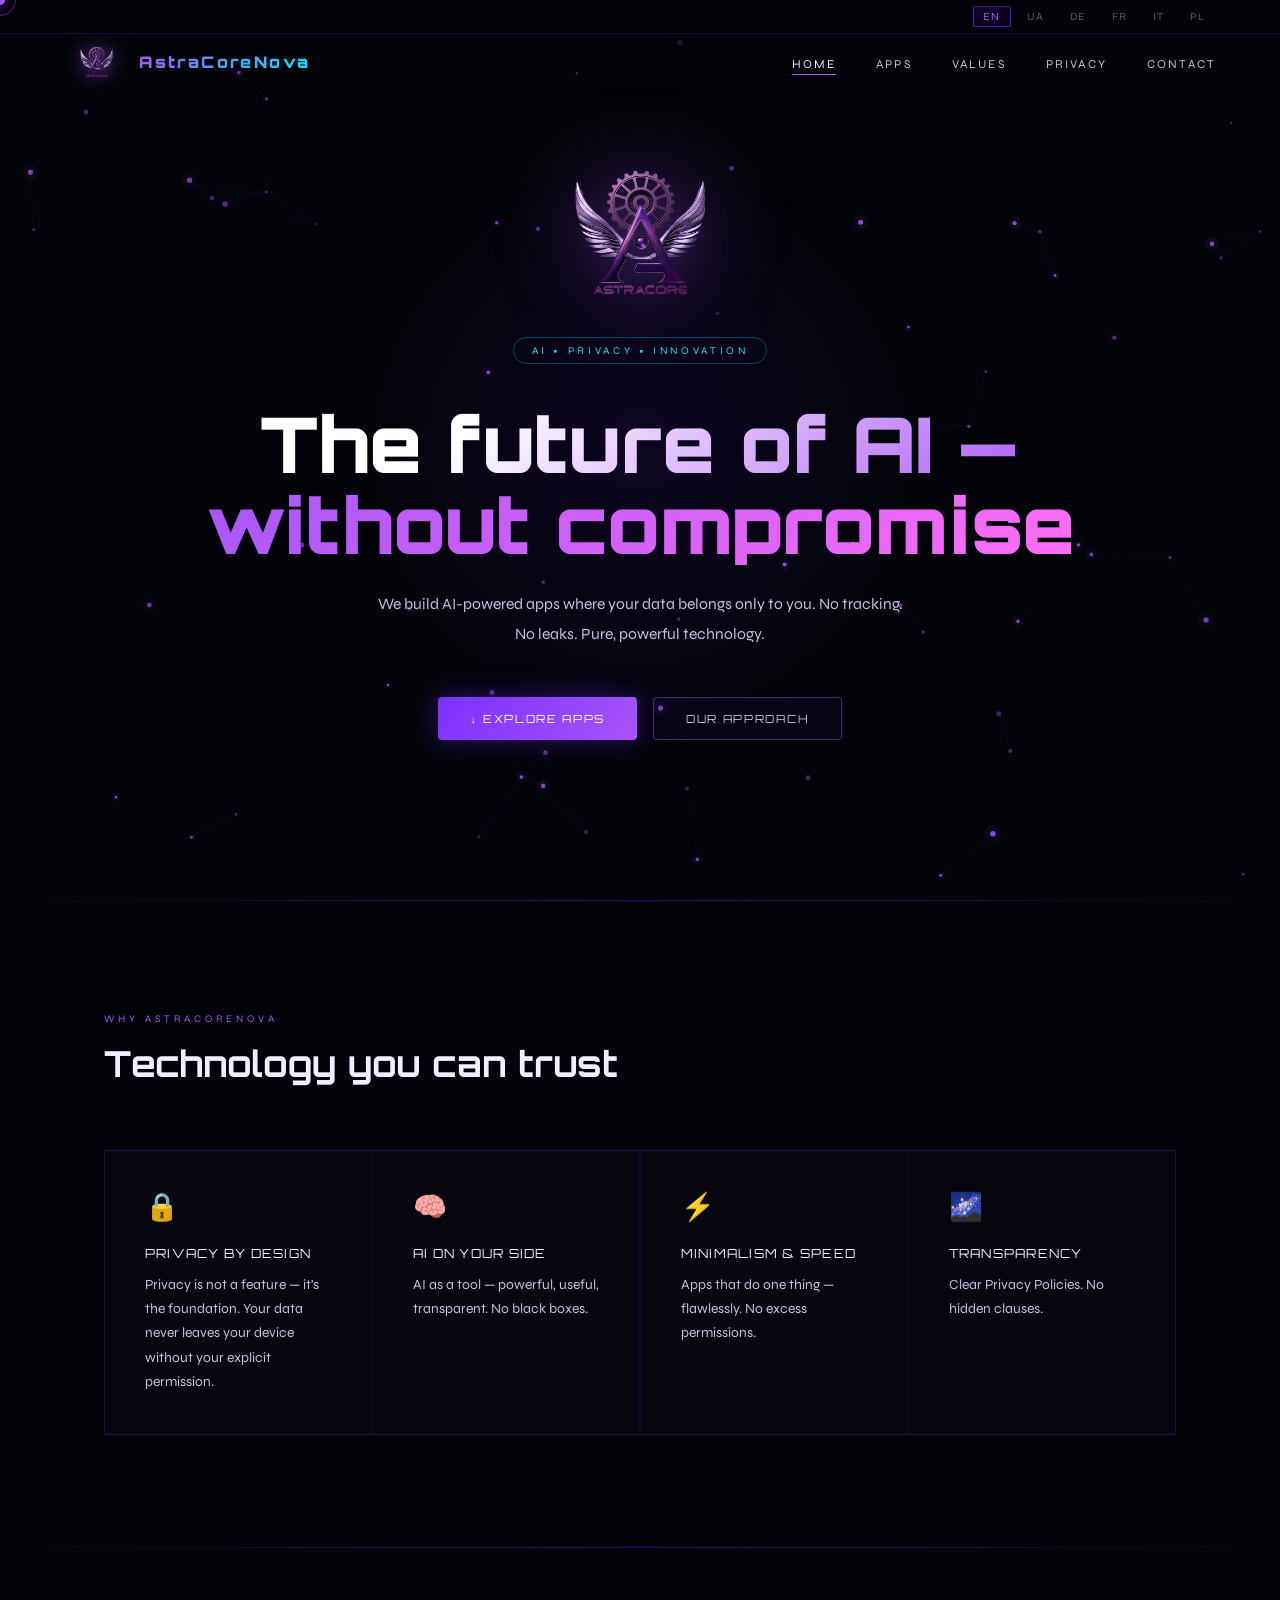
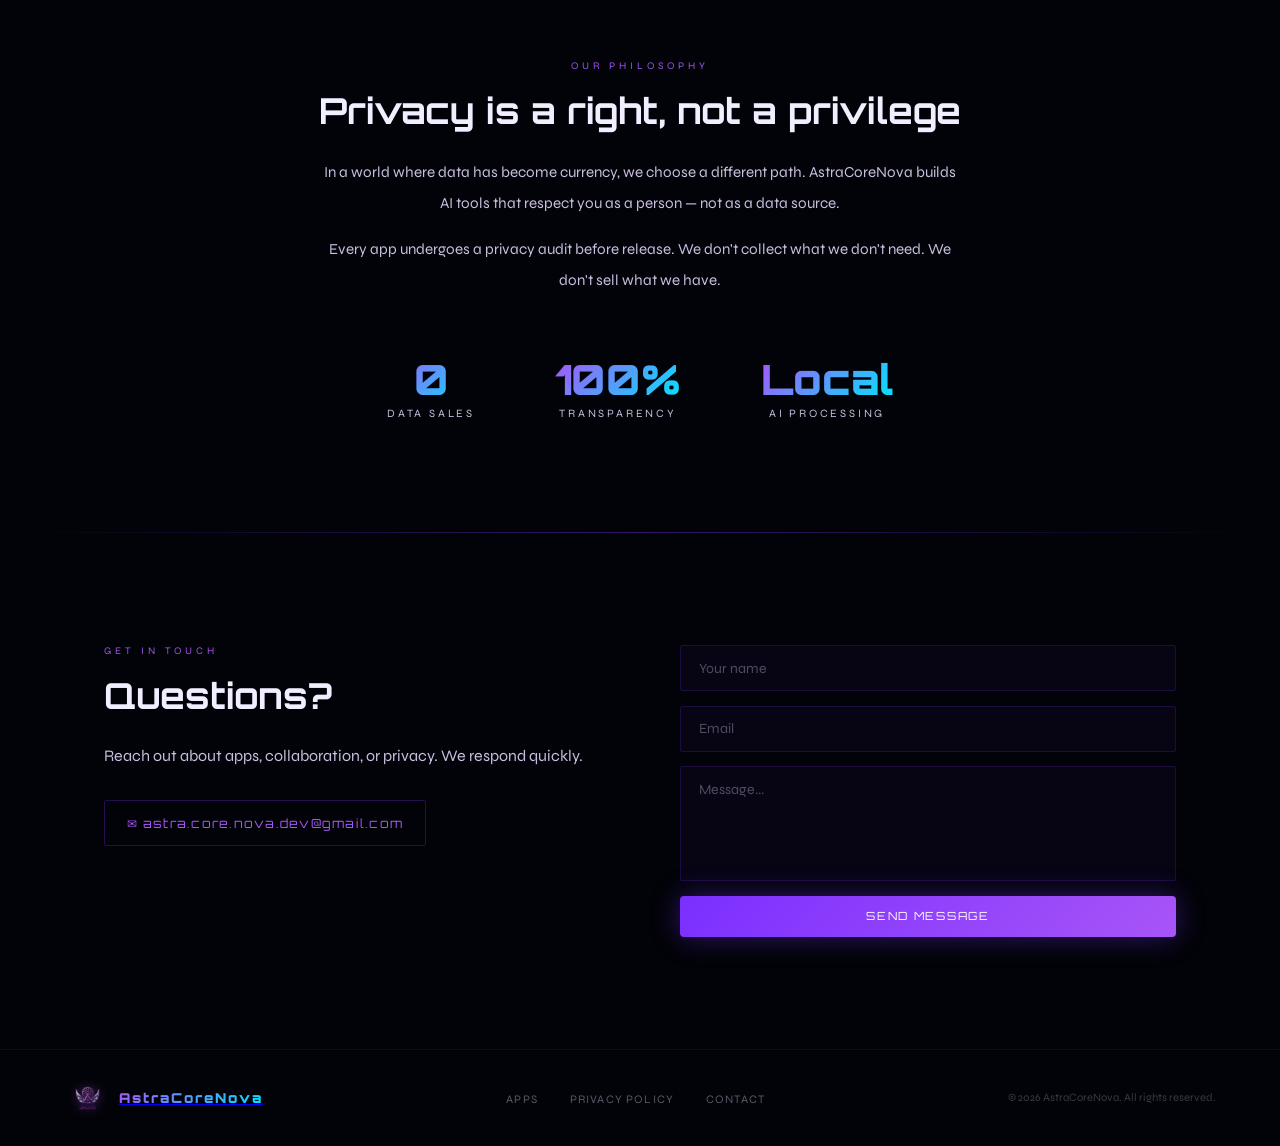
==== commit c60865bd: "Index.html" ====
--- a/index.html
+++ b/index.html
@@ -5,14 +5,102 @@
 <meta name="viewport" content="width=device-width, initial-scale=1.0">
 <title>AstraCoreNova — AI Apps, Privacy First</title>
 <link href="https://fonts.googleapis.com/css2?family=Orbitron:wght@400;700;900&family=Syne:wght@300;400;600&display=swap" rel="stylesheet">
-<link rel="stylesheet" href="style.css">
+<style>
+:root{--void:#020308;--deep:#07060f;--purple:#7b2fff;--glow:#a855f7;--dim:#4c1d95;--silver:#c8bfde;--white:#f0eeff;--cyan:#00e5ff;--pink:#ff6ef7;}
+*{margin:0;padding:0;box-sizing:border-box;}
+html{scroll-behavior:smooth;}
+body{background:var(--void);color:var(--white);font-family:'Syne',sans-serif;overflow-x:hidden;cursor:none;}
+#cur{position:fixed;width:10px;height:10px;background:var(--glow);border-radius:50%;pointer-events:none;z-index:9999;transform:translate(-50%,-50%);box-shadow:0 0 16px var(--glow);}
+#cur2{position:fixed;width:32px;height:32px;border:1px solid rgba(168,85,247,.45);border-radius:50%;pointer-events:none;z-index:9998;transform:translate(-50%,-50%);}
+#cv{position:fixed;top:0;left:0;width:100%;height:100%;z-index:0;pointer-events:none;}
+.lbar{position:fixed;top:0;left:0;right:0;z-index:200;background:rgba(2,3,8,.97);border-bottom:1px solid rgba(123,47,255,.2);padding:.35rem 4rem;display:flex;justify-content:flex-end;gap:.3rem;}
+.lb{background:none;border:1px solid transparent;color:rgba(200,191,222,.45);font-family:'Syne',sans-serif;font-size:.68rem;letter-spacing:.1em;padding:.2rem .6rem;cursor:none;transition:all .2s;border-radius:2px;text-transform:uppercase;}
+.lb:hover{color:var(--silver);border-color:rgba(123,47,255,.3);}
+.lb.on{color:var(--glow);border-color:rgba(123,47,255,.6);background:rgba(123,47,255,.1);}
+nav{position:fixed;top:28px;left:0;right:0;z-index:100;padding:1rem 4rem;display:flex;align-items:center;justify-content:space-between;background:linear-gradient(to bottom,rgba(2,3,8,.92),transparent);}
+.nlogo{display:flex;align-items:center;gap:.65rem;text-decoration:none;}
+.nlogo img{height:36px;width:auto;filter:drop-shadow(0 0 10px rgba(168,85,247,.7));transition:filter .3s;}
+.nlogo:hover img{filter:drop-shadow(0 0 18px rgba(168,85,247,1));}
+.nlogo-t{font-family:'Orbitron',monospace;font-weight:900;font-size:1rem;letter-spacing:.15em;background:linear-gradient(135deg,var(--glow),var(--cyan));-webkit-background-clip:text;-webkit-text-fill-color:transparent;}
+.nlinks{display:flex;gap:2.5rem;list-style:none;}
+.nlinks a{color:var(--silver);text-decoration:none;font-size:.75rem;letter-spacing:.18em;text-transform:uppercase;transition:color .3s;position:relative;cursor:none;}
+.nlinks a::after{content:'';position:absolute;bottom:-4px;left:0;width:0;height:1px;background:var(--glow);transition:width .3s;}
+.nlinks a:hover{color:var(--white);}
+.nlinks a:hover::after{width:100%;}
+.nlinks a.active::after{width:100%;}
+.nlinks a.active{color:var(--white);}
+.hero{position:relative;min-height:100vh;display:flex;flex-direction:column;align-items:center;justify-content:center;text-align:center;padding:2rem;z-index:1;}
+.hero-orb{position:absolute;width:600px;height:600px;border-radius:50%;background:radial-gradient(circle,rgba(123,47,255,.1) 0%,transparent 70%);top:50%;left:50%;transform:translate(-50%,-50%);animation:porb 8s ease-in-out infinite;pointer-events:none;}
+@keyframes porb{0%,100%{transform:translate(-50%,-50%) scale(1);opacity:.5;}50%{transform:translate(-50%,-50%) scale(1.18);opacity:.9;}}
+.hero-logo{height:145px;width:auto;margin-bottom:2rem;filter:drop-shadow(0 0 40px rgba(168,85,247,.55));animation:fin 1s .1s both;}
+.hero-badge{display:inline-block;font-size:.65rem;letter-spacing:.35em;text-transform:uppercase;color:var(--cyan);border:1px solid rgba(0,229,255,.3);padding:.38rem 1.1rem;border-radius:2rem;margin-bottom:2.5rem;animation:fin 1s .3s both;}
+.hero-h{font-family:'Orbitron',monospace;font-weight:900;font-size:clamp(2.2rem,6vw,5rem);line-height:1.05;margin-bottom:1.5rem;animation:fup 1s .5s both;}
+.hero-h .l1{display:block;background:linear-gradient(135deg,#fff 30%,var(--glow));-webkit-background-clip:text;-webkit-text-fill-color:transparent;}
+.hero-h .l2{display:block;background:linear-gradient(135deg,var(--glow),var(--pink));-webkit-background-clip:text;-webkit-text-fill-color:transparent;}
+.hero-sub{max-width:540px;color:var(--silver);font-size:.98rem;line-height:1.9;font-weight:300;margin-bottom:3rem;animation:fup 1s .7s both;}
+.hero-cta{display:flex;gap:1rem;animation:fup 1s .9s both;flex-wrap:wrap;justify-content:center;}
+@keyframes fin{from{opacity:0;}to{opacity:1;}}
+@keyframes fup{from{opacity:0;transform:translateY(22px);}to{opacity:1;transform:none;}}
+.btn{display:inline-flex;align-items:center;gap:.55rem;padding:.85rem 2rem;font-family:'Orbitron',monospace;font-size:.7rem;letter-spacing:.15em;text-transform:uppercase;border-radius:4px;text-decoration:none;cursor:none;transition:all .3s;}
+.btn-p{background:linear-gradient(135deg,var(--purple),var(--glow));color:#fff;border:none;box-shadow:0 0 28px rgba(123,47,255,.4);}
+.btn-p:hover{transform:translateY(-2px);box-shadow:0 0 48px rgba(123,47,255,.7);}
+.btn-g{border:1px solid rgba(168,85,247,.4);color:var(--silver);background:rgba(123,47,255,.05);}
+.btn-g:hover{border-color:var(--glow);color:var(--white);background:rgba(123,47,255,.15);}
+.div{width:100%;height:1px;background:linear-gradient(to right,transparent,rgba(123,47,255,.4),transparent);position:relative;z-index:1;}
+section{position:relative;z-index:1;padding:7rem 4rem;max-width:1200px;margin:0 auto;}
+.stag{font-size:.63rem;letter-spacing:.4em;text-transform:uppercase;color:var(--glow);margin-bottom:1rem;display:block;}
+.stitle{font-family:'Orbitron',monospace;font-size:clamp(1.6rem,2.8vw,2.5rem);font-weight:700;margin-bottom:1.5rem;}
+.vgrid{display:grid;grid-template-columns:repeat(auto-fit,minmax(260px,1fr));gap:1.5px;margin-top:4rem;background:rgba(123,47,255,.12);border:1px solid rgba(123,47,255,.18);}
+.vcard{background:var(--deep);padding:2.5rem;position:relative;overflow:hidden;transition:background .3s;}
+.vcard::before{content:'';position:absolute;top:0;left:0;width:3px;height:0;background:var(--glow);transition:height .4s;}
+.vcard:hover{background:rgba(123,47,255,.07);}
+.vcard:hover::before{height:100%;}
+.vicon{font-size:1.7rem;margin-bottom:1.4rem;display:block;}
+.vtitle{font-family:'Orbitron',monospace;font-size:.78rem;letter-spacing:.1em;text-transform:uppercase;color:var(--white);margin-bottom:.7rem;}
+.vtext{color:var(--silver);font-size:.87rem;line-height:1.75;font-weight:300;}
+.pcenter{text-align:center;}
+.pmani{max-width:640px;margin:0 auto 4rem;}
+.pmani p{color:var(--silver);font-size:.95rem;line-height:2;font-weight:300;margin-bottom:1rem;}
+.ppillars{display:flex;justify-content:center;gap:5rem;flex-wrap:wrap;}
+.pnum{font-family:'Orbitron',monospace;font-size:2.6rem;font-weight:900;background:linear-gradient(135deg,var(--glow),var(--cyan));-webkit-background-clip:text;-webkit-text-fill-color:transparent;display:block;line-height:1;}
+.plabel{color:var(--silver);font-size:.7rem;letter-spacing:.25em;text-transform:uppercase;margin-top:.4rem;display:block;}
+.cwrap{display:grid;grid-template-columns:1fr 1fr;gap:5rem;align-items:start;}
+.cinfo p{color:var(--silver);line-height:1.8;font-weight:300;margin-bottom:1.8rem;}
+.cemail{display:inline-flex;align-items:center;gap:.7rem;color:var(--glow);text-decoration:none;font-family:'Orbitron',monospace;font-size:.78rem;letter-spacing:.1em;padding:.9rem 1.4rem;border:1px solid rgba(123,47,255,.28);border-radius:2px;transition:all .3s;cursor:none;}
+.cemail:hover{background:rgba(123,47,255,.09);border-color:var(--glow);}
+.cform{display:flex;flex-direction:column;gap:.9rem;}
+.inp{background:rgba(123,47,255,.05);border:1px solid rgba(123,47,255,.18);color:var(--white);padding:.85rem 1.1rem;font-family:'Syne',sans-serif;font-size:.88rem;outline:none;transition:border-color .3s;border-radius:2px;}
+.inp:focus{border-color:var(--glow);}
+.inp::placeholder{color:rgba(200,191,222,.38);}
+textarea.inp{resize:none;height:115px;}
+footer{position:relative;z-index:1;border-top:1px solid rgba(123,47,255,.13);padding:2.2rem 4rem;display:flex;justify-content:space-between;align-items:center;flex-wrap:wrap;gap:1.2rem;}
+.flogo{display:flex;align-items:center;gap:.5rem;}
+.flogo img{height:26px;width:auto;filter:drop-shadow(0 0 6px rgba(168,85,247,.45));}
+.flogo-t{font-family:'Orbitron',monospace;font-weight:900;font-size:.85rem;letter-spacing:.15em;background:linear-gradient(135deg,var(--glow),var(--cyan));-webkit-background-clip:text;-webkit-text-fill-color:transparent;}
+.flinks{display:flex;gap:2rem;list-style:none;flex-wrap:wrap;}
+.flinks a{color:rgba(200,191,222,.45);text-decoration:none;font-size:.72rem;letter-spacing:.1em;text-transform:uppercase;transition:color .3s;cursor:none;}
+.flinks a:hover{color:var(--silver);}
+.fcopy{color:rgba(200,191,222,.28);font-size:.7rem;}
+.rev{opacity:0;transform:translateY(28px);transition:opacity .8s,transform .8s;}
+.rev.on{opacity:1;transform:none;}
+::-webkit-scrollbar{width:3px;}
+::-webkit-scrollbar-track{background:var(--void);}
+::-webkit-scrollbar-thumb{background:var(--dim);}
+@media(max-width:860px){
+  nav{padding:1rem 1.4rem;}.nlinks{display:none;}.lbar{padding:.35rem 1.4rem;}
+  section{padding:5rem 1.4rem;}footer{padding:1.8rem 1.4rem;}
+  .cwrap{grid-template-columns:1fr;gap:2.5rem;}
+  .hero-cta{flex-direction:column;align-items:center;}
+  body{cursor:auto;}#cur,#cur2{display:none;}
+}
+</style>
 </head>
 <body>
 <div id="cur"></div><div id="cur2"></div>
 <canvas id="cv"></canvas>
 
 <div class="lbar">
-  <button class="lb" onclick="setLang('en')">EN</button>
+  <button class="lb on" onclick="setLang('en')">EN</button>
   <button class="lb" onclick="setLang('uk')">UA</button>
   <button class="lb" onclick="setLang('de')">DE</button>
   <button class="lb" onclick="setLang('fr')">FR</button>
@@ -26,14 +114,14 @@
     <span class="nlogo-t">AstraCoreNova</span>
   </a>
   <ul class="nlinks">
+    <li><a href="index.html" class="active" data-i="nav_home">Home</a></li>
     <li><a href="apps.html" data-i="nav_apps">Apps</a></li>
-    <li><a href="index.html#values" data-i="nav_val">Values</a></li>
-    <li><a href="index.html#privacy" data-i="nav_priv">Privacy</a></li>
-    <li><a href="index.html#contact" data-i="nav_con">Contact</a></li>
+    <li><a href="#values" data-i="nav_val">Values</a></li>
+    <li><a href="#privacy" data-i="nav_priv">Privacy</a></li>
+    <li><a href="#contact" data-i="nav_con">Contact</a></li>
   </ul>
 </nav>
 
-<div id="main">
 <div class="hero">
   <div class="hero-orb"></div>
   <img src="logo.png" alt="AstraCoreNova" class="hero-logo">
@@ -88,7 +176,7 @@
       <span class="stag" data-i="co_tag">Get in touch</span>
       <h2 class="stitle rev" data-i="co_title">Questions?</h2>
       <p class="rev" data-i="co_sub">Reach out about apps, collaboration, or privacy. We respond quickly.</p>
-      <a href="/cdn-cgi/l/email-protection#0564767177642b666a77602b6b6a73642b616073456268646c692b666a68" class="cemail rev">✉ <span class="__cf_email__" data-cfemail="4f2e3c3b3d2e612c203d2a612120392e612b2a390f28222e2623612c2022">[email&#160;protected]</span></a>
+      <a href="mailto:astra.core.nova.dev@gmail.com" class="cemail rev">✉ astra.core.nova.dev@gmail.com</a>
     </div>
     <div class="cform rev">
       <input type="text" class="inp" data-ph="co_name" placeholder="Your name">
@@ -100,30 +188,48 @@
 </section>
 
 <footer>
-  <div class="flogo"><img src="logo.png" alt="AstraCoreNova"><span class="flogo-t">AstraCoreNova</span></div>
+  <a href="index.html" class="flogo"><img src="logo.png" alt="AstraCoreNova"><span class="flogo-t">AstraCoreNova</span></a>
   <ul class="flinks">
     <li><a href="apps.html" data-i="nav_apps">Apps</a></li>
-    <li><a href="#" onclick="showPP();return false;" data-i="f_pp">Privacy Policy</a></li>
+    <li><a href="astrabudget.html#privacy-policy" data-i="f_pp">Privacy Policy</a></li>
     <li><a href="#contact" data-i="nav_con">Contact</a></li>
   </ul>
   <span class="fcopy" data-i="f_copy">© 2026 AstraCoreNova. All rights reserved.</span>
 </footer>
-</div>
-
-<div class="pp" id="ppPage">
-  <div class="pph">
-    <a href="#" class="ppback" onclick="showSite();return false;" data-i="pp_back">← Back</a>
-    <div class="pptitle">AstraBudget — Privacy Policy</div>
-    <div class="ppdate" data-i="pp_date">Last updated: March 1, 2026</div>
-  </div>
-  <div class="ppbody" id="ppBody"></div>
-  <footer style="border-top:1px solid rgba(123,47,255,.13);padding:2rem 4rem;display:flex;justify-content:space-between;align-items:center;flex-wrap:wrap;gap:1rem">
-    <div class="flogo"><img src="logo.png" alt="AstraCoreNova"><span class="flogo-t">AstraCoreNova</span></div>
-    <span class="fcopy">© 2026 AstraCoreNova</span>
-  </footer>
-</div>
-
-<script data-cfasync="false" src="/cdn-cgi/scripts/5c5dd728/cloudflare-static/email-decode.min.js"></script>
-<script src="script.js"></script>
+
+<script>
+const C=document.getElementById('cur'),C2=document.getElementById('cur2');
+let mx=0,my=0,rx=0,ry=0;
+document.addEventListener('mousemove',e=>{mx=e.clientX;my=e.clientY;C.style.left=mx+'px';C.style.top=my+'px';});
+(function loop(){rx+=(mx-rx)*.12;ry+=(my-ry)*.12;C2.style.left=rx+'px';C2.style.top=ry+'px';requestAnimationFrame(loop);})();
+const cv=document.getElementById('cv'),cx=cv.getContext('2d');
+let W,H,nodes=[],pulses=[];
+const NC=68,MD=170,PS=3.2;
+function resize(){W=cv.width=innerWidth;H=cv.height=innerHeight;}
+function initNodes(){nodes=[];for(let i=0;i<NC;i++)nodes.push({x:Math.random()*W,y:Math.random()*H,vx:(Math.random()-.5)*.9,vy:(Math.random()-.5)*.9,r:Math.random()*1.8+1,ph:Math.random()*Math.PI*2});pulses=[];}
+function spawnPulse(){for(let t=0;t<25;t++){const a=nodes[Math.floor(Math.random()*nodes.length)],b=nodes[Math.floor(Math.random()*nodes.length)];const dx=b.x-a.x,dy=b.y-a.y,d=Math.sqrt(dx*dx+dy*dy);if(d<MD&&d>25){pulses.push({ax:a.x,ay:a.y,bx:b.x,by:b.y,p:0,d});break;}}}
+function draw(){cx.clearRect(0,0,W,H);nodes.forEach(n=>{n.x+=n.vx;n.y+=n.vy;n.ph+=.022;if(n.x<0||n.x>W)n.vx*=-1;if(n.y<0||n.y>H)n.vy*=-1;});for(let i=0;i<nodes.length;i++){for(let j=i+1;j<nodes.length;j++){const dx=nodes[j].x-nodes[i].x,dy=nodes[j].y-nodes[i].y,d=Math.sqrt(dx*dx+dy*dy);if(d<MD){cx.beginPath();cx.moveTo(nodes[i].x,nodes[i].y);cx.lineTo(nodes[j].x,nodes[j].y);cx.strokeStyle=`rgba(123,47,255,${(1-d/MD)*.15})`;cx.lineWidth=.7;cx.stroke();}}}
+pulses=pulses.filter(p=>{p.p+=PS/p.d;if(p.p>=1)return false;const TR=10;for(let i=TR;i>=0;i--){const tp=Math.max(0,p.p-i*(PS/p.d)*.6);const tx=p.ax+(p.bx-p.ax)*tp,ty=p.ay+(p.by-p.ay)*tp;cx.beginPath();cx.arc(tx,ty,i===0?3.5:1.2,0,Math.PI*2);cx.fillStyle=`rgba(0,229,255,${(1-i/TR)*(i===0?.92:.45)})`;if(i===0){cx.shadowBlur=14;cx.shadowColor='rgba(0,229,255,.75)';}cx.fill();cx.shadowBlur=0;}return true;});
+nodes.forEach(n=>{const g=.5+.5*Math.sin(n.ph);cx.beginPath();cx.arc(n.x,n.y,n.r*3,0,Math.PI*2);cx.fillStyle=`rgba(168,85,247,${g*.07})`;cx.fill();cx.beginPath();cx.arc(n.x,n.y,n.r,0,Math.PI*2);cx.fillStyle=`rgba(168,85,247,${.35+g*.5})`;cx.fill();});
+if(Math.random()<.09)spawnPulse();requestAnimationFrame(draw);}
+resize();initNodes();draw();
+window.addEventListener('resize',()=>{resize();initNodes();});
+document.querySelectorAll('.rev').forEach(el=>{new IntersectionObserver(entries=>{entries.forEach(e=>{if(e.isIntersecting)e.target.classList.add('on');});},{threshold:.1}).observe(el);});
+function handleSend(e){e.preventDefault();const b=e.target;b.textContent='✓ Sent!';b.style.background='linear-gradient(135deg,#1a6e3c,#22c55e)';setTimeout(()=>{b.style.background='';b.setAttribute('data-i','co_send');applyLang();},3000);}
+const T={
+en:{nav_home:'Home',nav_apps:'Apps',nav_val:'Values',nav_priv:'Privacy',nav_con:'Contact',h1:'The future of AI —',h2:'without compromise',hsub:'We build AI-powered apps where your data belongs only to you. No tracking. No leaks. Pure, powerful technology.',hcta1:'↓ Explore Apps',hcta2:'Our Approach',v_tag:'Why AstraCoreNova',v_title:'Technology you can trust',v1t:'Privacy by Design',v1d:"Privacy is not a feature — it's the foundation. Your data never leaves your device without your explicit permission.",v2t:'AI on your side',v2d:'AI as a tool — powerful, useful, transparent. No black boxes.',v3t:'Minimalism & Speed',v3d:'Apps that do one thing — flawlessly. No excess permissions.',v4t:'Transparency',v4d:'Clear Privacy Policies. No hidden clauses.',p_tag:'Our Philosophy',p_title:'Privacy is a right, not a privilege',p1:'In a world where data has become currency, we choose a different path. AstraCoreNova builds AI tools that respect you as a person — not as a data source.',p2:"Every app undergoes a privacy audit before release. We don't collect what we don't need. We don't sell what we have.",pi1:'data sales',pi2:'transparency',pi3:'AI processing',co_tag:'Get in touch',co_title:'Questions?',co_sub:'Reach out about apps, collaboration, or privacy. We respond quickly.',co_name:'Your name',co_email:'Email',co_msg:'Message...',co_send:'Send Message',f_pp:'Privacy Policy',f_copy:'© 2026 AstraCoreNova. All rights reserved.'},
+uk:{nav_home:'Головна',nav_apps:'Додатки',nav_val:'Цінності',nav_priv:'Приватність',nav_con:'Контакт',h1:'Майбутнє AI —',h2:'без компромісів',hsub:'Ми створюємо AI-додатки де ваші дані належать лише вам. Ніякого стеження.',hcta1:'↓ Переглянути додатки',hcta2:'Наш підхід',v_tag:'Чому AstraCoreNova',v_title:'Технологія якій можна довіряти',v1t:'Privacy by Design',v1d:'Приватність — основа. Дані не залишають пристрій без вашого дозволу.',v2t:'AI на вашій стороні',v2d:'AI як інструмент — потужний, прозорий.',v3t:'Мінімалізм і швидкість',v3d:'Додатки що роблять одну річ бездоганно.',v4t:'Прозорість',v4d:'Чіткі Privacy Policy. Ніяких прихованих умов.',p_tag:'Наша філософія',p_title:'Приватність — право а не привілей',p1:'У світі де дані стали валютою ми обираємо інший шлях.',p2:'Кожен додаток проходить аудит приватності.',pi1:'продажів даних',pi2:'прозорості',pi3:'обробка AI',co_tag:"Зв'язок",co_title:'Залишились питання?',co_sub:'Звертайтесь з будь-яких питань. Відповідаємо швидко.',co_name:"Ваше ім'я",co_email:'Email',co_msg:'Повідомлення...',co_send:'Надіслати',f_pp:'Політика конфіденційності',f_copy:'© 2026 AstraCoreNova. Всі права захищені.'},
+de:{nav_home:'Startseite',nav_apps:'Apps',nav_val:'Werte',nav_priv:'Datenschutz',nav_con:'Kontakt',h1:'Die Zukunft der KI —',h2:'ohne Kompromisse',hsub:'Wir entwickeln KI-Apps wo Ihre Daten nur Ihnen gehören.',hcta1:'↓ Apps entdecken',hcta2:'Unser Ansatz',v_tag:'Warum AstraCoreNova',v_title:'Technologie der Sie vertrauen können',v1t:'Privacy by Design',v1d:'Datenschutz ist das Fundament.',v2t:'KI auf Ihrer Seite',v2d:'Transparente KI. Keine Black Boxes.',v3t:'Minimalismus & Geschwindigkeit',v3d:'Apps die eine Sache perfekt tun.',v4t:'Transparenz',v4d:'Klare Datenschutzrichtlinien.',p_tag:'Unsere Philosophie',p_title:'Datenschutz ist ein Recht',p1:'In einer Welt wo Daten Währung wurden wählen wir anders.',p2:'Jede App durchläuft ein Datenschutz-Audit.',pi1:'Datenverkäufe',pi2:'Transparenz',pi3:'KI-Verarbeitung',co_tag:'Kontakt',co_title:'Fragen?',co_sub:'Kontaktieren Sie uns zu Apps oder Datenschutz.',co_name:'Ihr Name',co_email:'E-Mail',co_msg:'Nachricht...',co_send:'Nachricht senden',f_pp:'Datenschutz',f_copy:'© 2026 AstraCoreNova. Alle Rechte vorbehalten.'},
+fr:{nav_home:'Accueil',nav_apps:'Applications',nav_val:'Valeurs',nav_priv:'Confidentialité',nav_con:'Contact',h1:"L'avenir de l'IA —",h2:'sans compromis',hsub:"Nous créons des apps IA où vos données vous appartiennent.",hcta1:'↓ Découvrir',hcta2:'Notre approche',v_tag:'Pourquoi AstraCoreNova',v_title:'Une technologie de confiance',v1t:'Privacy by Design',v1d:"La confidentialité est le fondement.",v2t:"L'IA de votre côté",v2d:"L'IA transparente.",v3t:'Minimalisme & Vitesse',v3d:'Des apps parfaites.',v4t:'Transparence',v4d:'Politiques claires.',p_tag:'Notre philosophie',p_title:'La confidentialité est un droit',p1:'Nous choisissons un autre chemin.',p2:"Chaque app passe un audit.",pi1:'ventes de données',pi2:'transparence',pi3:'traitement IA',co_tag:'Nous contacter',co_title:'Des questions?',co_sub:'Contactez-nous pour les apps ou la confidentialité.',co_name:'Votre nom',co_email:'Email',co_msg:'Message...',co_send:'Envoyer',f_pp:'Confidentialité',f_copy:'© 2026 AstraCoreNova. Tous droits réservés.'},
+it:{nav_home:'Home',nav_apps:'Applicazioni',nav_val:'Valori',nav_priv:'Privacy',nav_con:'Contatti',h1:"Il futuro dell'IA —",h2:'senza compromessi',hsub:'Creiamo app IA dove i tuoi dati appartengono solo a te.',hcta1:'↓ Scopri le App',hcta2:'Il nostro approccio',v_tag:'Perché AstraCoreNova',v_title:'Tecnologia di cui puoi fidarti',v1t:'Privacy by Design',v1d:'La privacy è il fondamento.',v2t:"L'IA dalla tua parte",v2d:"L'IA trasparente.",v3t:'Minimalismo e Velocità',v3d:'App perfette.',v4t:'Trasparenza',v4d:'Privacy Policy chiare.',p_tag:'La nostra filosofia',p_title:'La privacy è un diritto',p1:'Scegliamo un percorso diverso.',p2:'Ogni app ha un audit sulla privacy.',pi1:'vendite dati',pi2:'trasparenza',pi3:'elaborazione IA',co_tag:'Contattaci',co_title:'Domande?',co_sub:'Contattaci per app o privacy.',co_name:'Il tuo nome',co_email:'Email',co_msg:'Messaggio...',co_send:'Invia',f_pp:'Privacy',f_copy:'© 2026 AstraCoreNova. Tutti i diritti riservati.'},
+pl:{nav_home:'Strona główna',nav_apps:'Aplikacje',nav_val:'Wartości',nav_priv:'Prywatność',nav_con:'Kontakt',h1:'Przyszłość AI —',h2:'bez kompromisów',hsub:'Tworzymy aplikacje AI gdzie Twoje dane należą do Ciebie.',hcta1:'↓ Poznaj Aplikacje',hcta2:'Nasze podejście',v_tag:'Dlaczego AstraCoreNova',v_title:'Technologia której możesz zaufać',v1t:'Privacy by Design',v1d:'Prywatność to fundament.',v2t:'AI po Twojej stronie',v2d:'AI transparentne.',v3t:'Minimalizm i Szybkość',v3d:'Aplikacje doskonałe.',v4t:'Przejrzystość',v4d:'Jasne polityki.',p_tag:'Nasza filozofia',p_title:'Prywatność to prawo',p1:'Wybieramy inną drogę.',p2:'Każda aplikacja przechodzi audyt prywatności.',pi1:'sprzedaży danych',pi2:'przejrzystości',pi3:'przetwarzanie AI',co_tag:'Kontakt',co_title:'Masz pytania?',co_sub:'Skontaktuj się w sprawie aplikacji lub prywatności.',co_name:'Twoje imię',co_email:'Email',co_msg:'Wiadomość...',co_send:'Wyślij',f_pp:'Polityka prywatności',f_copy:'© 2026 AstraCoreNova. Wszelkie prawa zastrzeżone.'}
+};
+let lang=localStorage.getItem('acn_lang')||'en';
+function setLang(l){lang=l;localStorage.setItem('acn_lang',l);document.querySelectorAll('.lb').forEach(b=>b.classList.toggle('on',b.textContent===l.toUpperCase()));applyLang();}
+function applyLang(){const t=T[lang];document.querySelectorAll('[data-i]').forEach(el=>{const k=el.getAttribute('data-i');if(t[k])el.textContent=t[k];});document.querySelectorAll('[data-ph]').forEach(el=>{const k=el.getAttribute('data-ph');if(t[k])el.placeholder=t[k];});}
+// init
+document.querySelectorAll('.lb').forEach(b=>b.classList.toggle('on',b.textContent===lang.toUpperCase()));
+applyLang();
+</script>
 </body>
 </html>
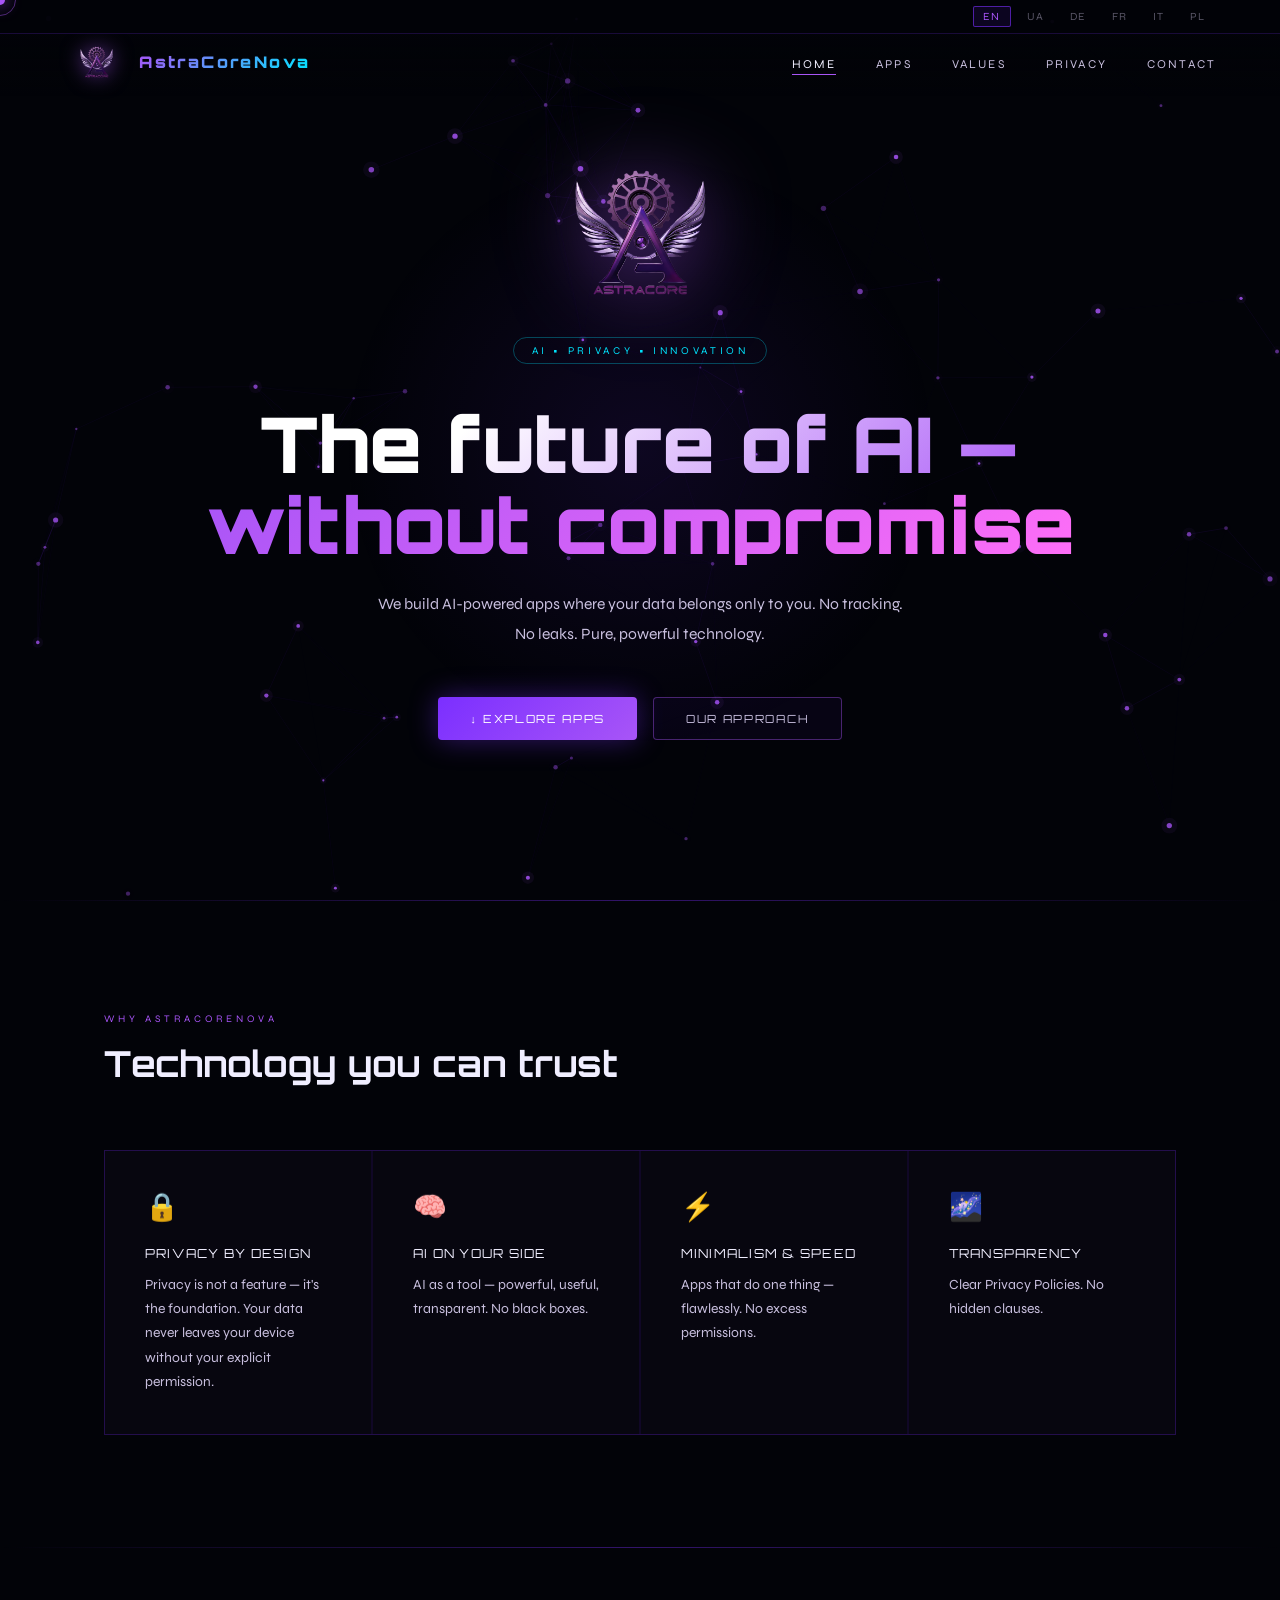
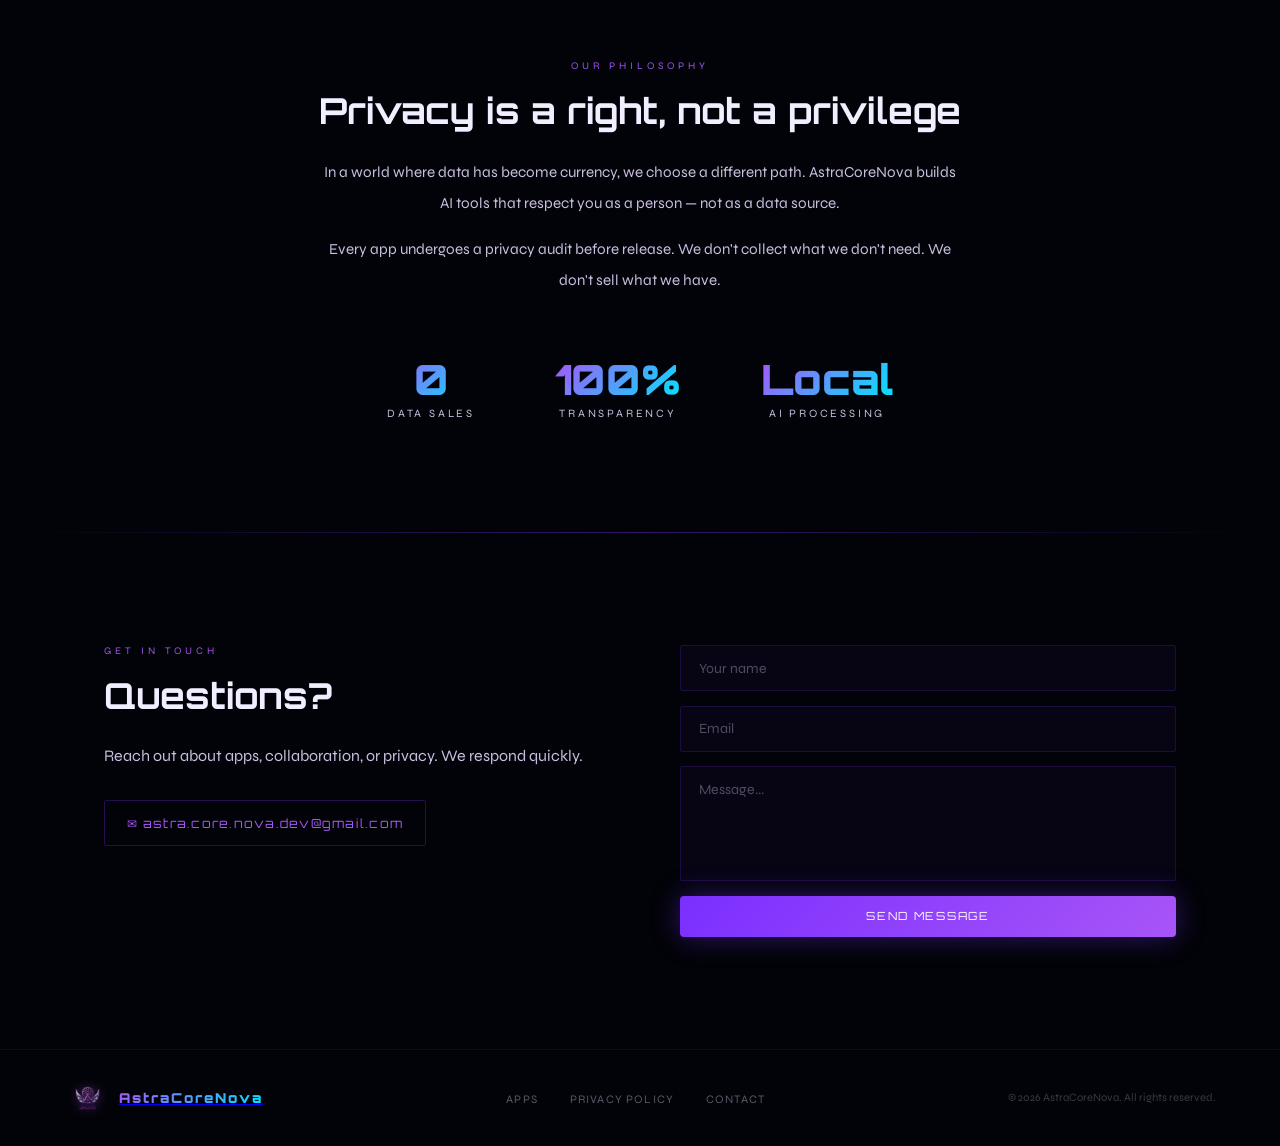
==== commit 6f9bab28: "Update index.html" ====
--- a/index.html
+++ b/index.html
@@ -18,6 +18,15 @@
 .lb:hover{color:var(--silver);border-color:rgba(123,47,255,.3);}
 .lb.on{color:var(--glow);border-color:rgba(123,47,255,.6);background:rgba(123,47,255,.1);}
 nav{position:fixed;top:28px;left:0;right:0;z-index:100;padding:1rem 4rem;display:flex;align-items:center;justify-content:space-between;background:linear-gradient(to bottom,rgba(2,3,8,.92),transparent);}
+.hamburger{display:none;flex-direction:column;gap:5px;background:none;border:none;cursor:pointer;padding:.4rem;}
+.hamburger span{display:block;width:22px;height:2px;background:var(--silver);transition:all .3s;}
+.hamburger.open span:nth-child(1){transform:translateY(7px) rotate(45deg);}
+.hamburger.open span:nth-child(2){opacity:0;}
+.hamburger.open span:nth-child(3){transform:translateY(-7px) rotate(-45deg);}
+.mobile-menu{display:none;position:fixed;top:0;left:0;right:0;bottom:0;background:rgba(2,3,8,.97);z-index:99;flex-direction:column;align-items:center;justify-content:center;gap:2rem;}
+.mobile-menu.open{display:flex;}
+.mobile-menu a{color:var(--silver);text-decoration:none;font-family:'Orbitron',monospace;font-size:1.1rem;letter-spacing:.2em;text-transform:uppercase;transition:color .3s;}
+.mobile-menu a:hover{color:var(--white);}
 .nlogo{display:flex;align-items:center;gap:.65rem;text-decoration:none;}
 .nlogo img{height:36px;width:auto;filter:drop-shadow(0 0 10px rgba(168,85,247,.7));transition:filter .3s;}
 .nlogo:hover img{filter:drop-shadow(0 0 18px rgba(168,85,247,1));}
@@ -87,11 +96,38 @@
 ::-webkit-scrollbar-track{background:var(--void);}
 ::-webkit-scrollbar-thumb{background:var(--dim);}
 @media(max-width:860px){
-  nav{padding:1rem 1.4rem;}.nlinks{display:none;}.lbar{padding:.35rem 1.4rem;}
-  section{padding:5rem 1.4rem;}footer{padding:1.8rem 1.4rem;}
-  .cwrap{grid-template-columns:1fr;gap:2.5rem;}
-  .hero-cta{flex-direction:column;align-items:center;}
-  body{cursor:auto;}#cur,#cur2{display:none;}
+  body{cursor:auto;}
+  #cur,#cur2{display:none;}
+  .lbar{padding:.3rem .8rem;gap:.15rem;justify-content:center;}
+  .lb{font-size:.6rem;padding:.18rem .45rem;}
+  nav{padding:.8rem 1.2rem;top:32px;}
+  .nlinks{display:none;}
+  .hamburger{display:flex;}
+  .nlogo-t{font-size:.85rem;}
+  .nlogo img{height:28px;}
+  .hero{padding:1.2rem 1.2rem;min-height:100svh;}
+  .hero-logo{height:100px;margin-bottom:1.4rem;}
+  .hero-badge{font-size:.58rem;letter-spacing:.2em;padding:.3rem .8rem;margin-bottom:1.8rem;}
+  .hero-h{font-size:clamp(1.8rem,9vw,3rem);margin-bottom:1.2rem;}
+  .hero-sub{font-size:.88rem;line-height:1.75;margin-bottom:2rem;}
+  .hero-cta{flex-direction:column;align-items:center;gap:.75rem;}
+  .btn{padding:.75rem 1.6rem;font-size:.65rem;}
+  .hero-orb{width:300px;height:300px;}
+  section{padding:4rem 1.2rem;}
+  .stitle{font-size:clamp(1.3rem,5vw,2rem);}
+  .vgrid{grid-template-columns:1fr;gap:1.5px;}
+  .vcard{padding:1.8rem 1.4rem;}
+  .ppillars{gap:2.5rem;}
+  .pnum{font-size:2rem;}
+  .cwrap{grid-template-columns:1fr;gap:2rem;}
+  .cemail{font-size:.68rem;padding:.75rem 1rem;}
+  footer{padding:1.5rem 1.2rem;flex-direction:column;align-items:flex-start;gap:.9rem;}
+  .flinks{gap:1.2rem;}
+  .fcopy{font-size:.65rem;}
+}
+@media(max-width:400px){
+  .hero-h{font-size:1.7rem;}
+  .lb{font-size:.55rem;padding:.15rem .35rem;}
 }
 </style>
 </head>
@@ -120,7 +156,17 @@
     <li><a href="#privacy" data-i="nav_priv">Privacy</a></li>
     <li><a href="#contact" data-i="nav_con">Contact</a></li>
   </ul>
+  <button class="hamburger" onclick="toggleMenu()" id="hamburger">
+    <span></span><span></span><span></span>
+  </button>
 </nav>
+<div class="mobile-menu" id="mobileMenu">
+  <a href="index.html" data-i="nav_home" onclick="closeMenu()">Home</a>
+  <a href="apps.html" data-i="nav_apps" onclick="closeMenu()">Apps</a>
+  <a href="#values" data-i="nav_val" onclick="closeMenu()">Values</a>
+  <a href="#privacy" data-i="nav_priv" onclick="closeMenu()">Privacy</a>
+  <a href="#contact" data-i="nav_con" onclick="closeMenu()">Contact</a>
+</div>
 
 <div class="hero">
   <div class="hero-orb"></div>
@@ -228,6 +274,8 @@
 function setLang(l){lang=l;localStorage.setItem('acn_lang',l);document.querySelectorAll('.lb').forEach(b=>b.classList.toggle('on',b.textContent===l.toUpperCase()));applyLang();}
 function applyLang(){const t=T[lang];document.querySelectorAll('[data-i]').forEach(el=>{const k=el.getAttribute('data-i');if(t[k])el.textContent=t[k];});document.querySelectorAll('[data-ph]').forEach(el=>{const k=el.getAttribute('data-ph');if(t[k])el.placeholder=t[k];});}
 // init
+function toggleMenu(){const h=document.getElementById('hamburger'),m=document.getElementById('mobileMenu');h.classList.toggle('open');m.classList.toggle('open');document.body.style.overflow=m.classList.contains('open')?'hidden':'';}
+function closeMenu(){const h=document.getElementById('hamburger'),m=document.getElementById('mobileMenu');h.classList.remove('open');m.classList.remove('open');document.body.style.overflow='';}
 document.querySelectorAll('.lb').forEach(b=>b.classList.toggle('on',b.textContent===lang.toUpperCase()));
 applyLang();
 </script>
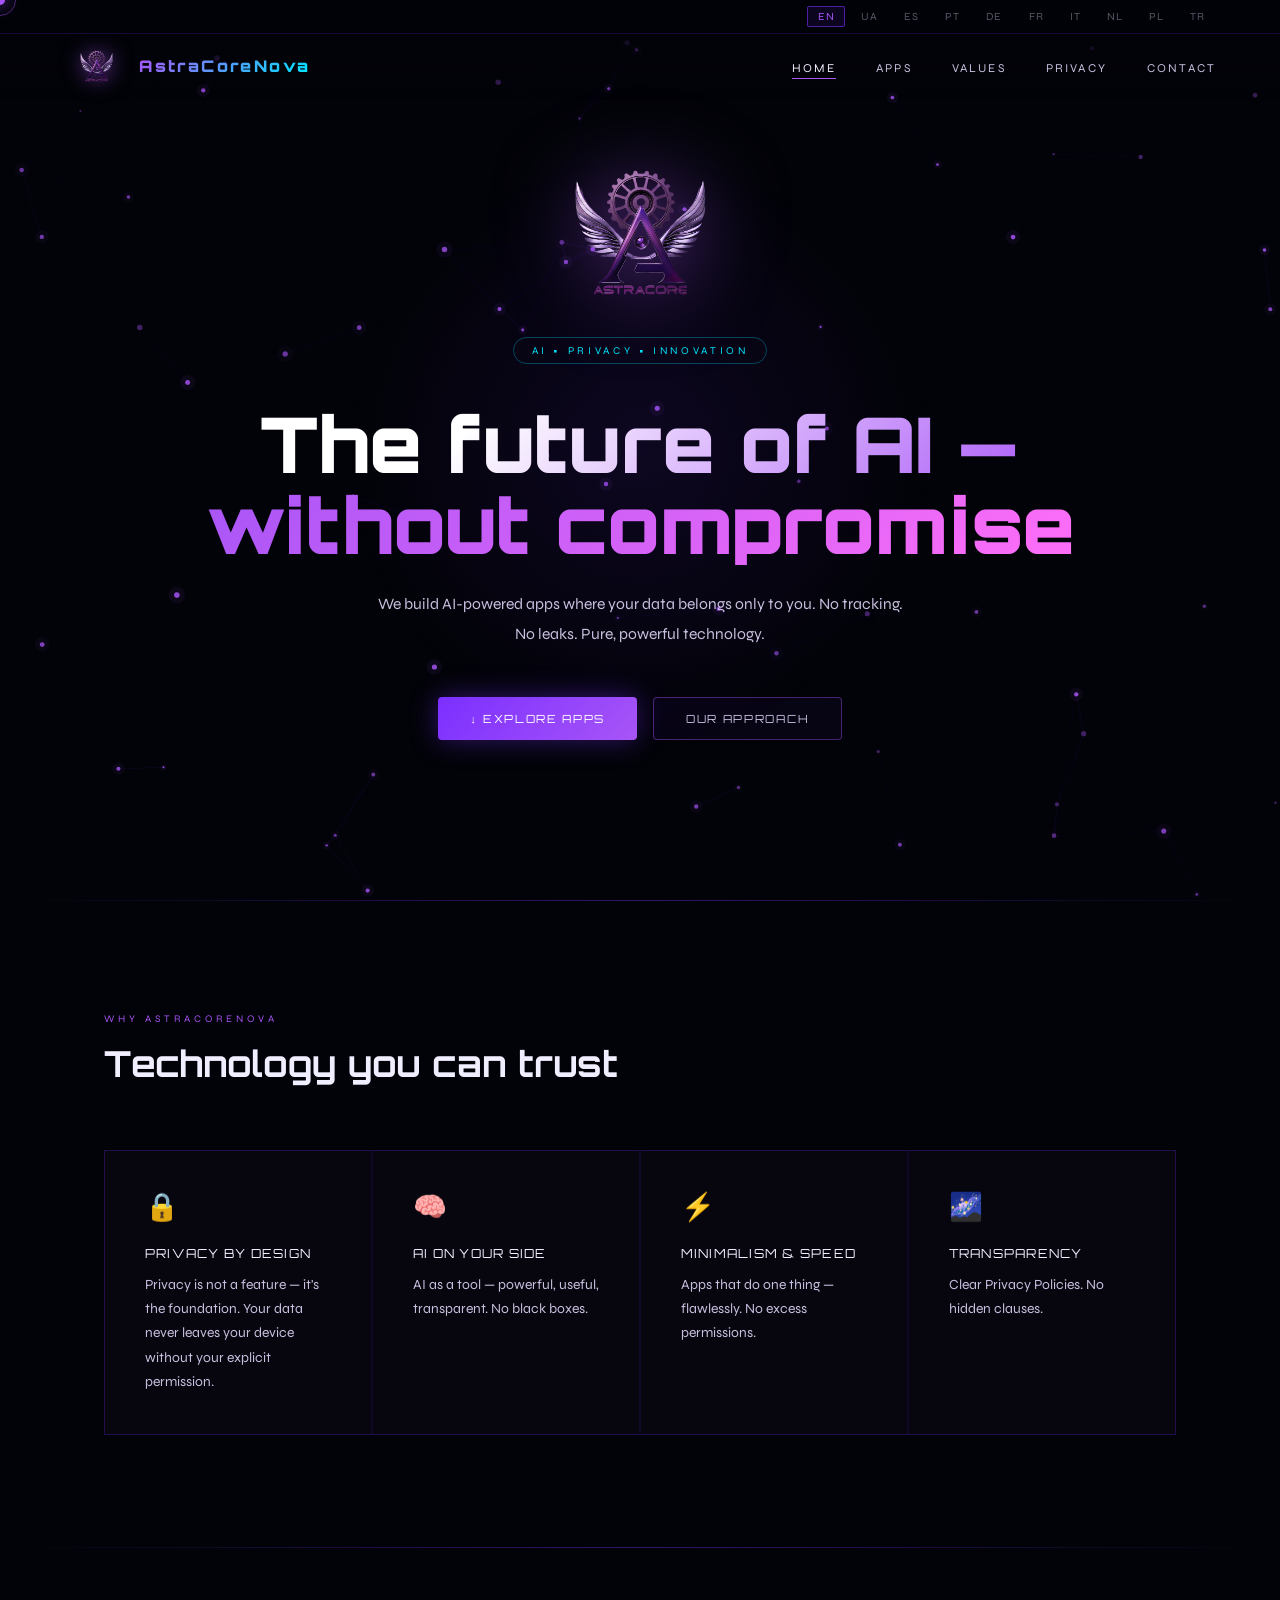
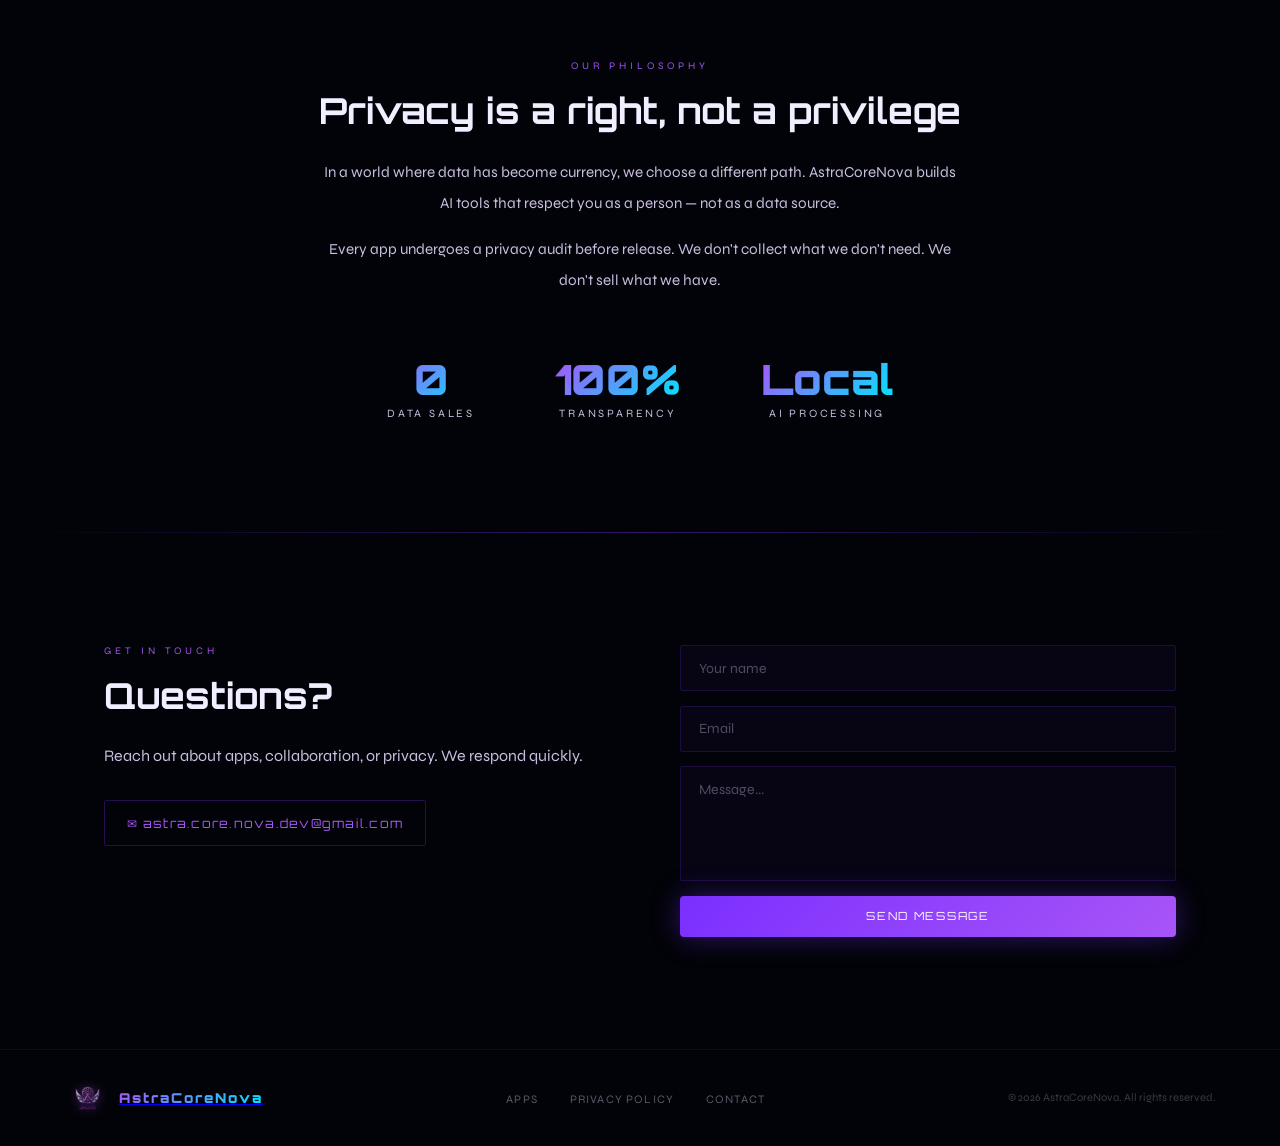
==== commit faabf6e7: "Update index.html" ====
--- a/index.html
+++ b/index.html
@@ -13,11 +13,11 @@
 #cur{position:fixed;width:10px;height:10px;background:var(--glow);border-radius:50%;pointer-events:none;z-index:9999;transform:translate(-50%,-50%);box-shadow:0 0 16px var(--glow);}
 #cur2{position:fixed;width:32px;height:32px;border:1px solid rgba(168,85,247,.45);border-radius:50%;pointer-events:none;z-index:9998;transform:translate(-50%,-50%);}
 #cv{position:fixed;top:0;left:0;width:100%;height:100%;z-index:0;pointer-events:none;}
-.lbar{position:fixed;top:0;left:0;right:0;z-index:200;background:rgba(2,3,8,.97);border-bottom:1px solid rgba(123,47,255,.2);padding:.35rem 4rem;display:flex;justify-content:flex-end;gap:.3rem;}
+.lbar{position:fixed;top:0;left:0;right:0;z-index:200;background:rgba(2,3,8,.97);border-bottom:1px solid rgba(123,47,255,.2);padding:.35rem 4rem;display:flex;justify-content:flex-end;flex-wrap:wrap;gap:.3rem;}
 .lb{background:none;border:1px solid transparent;color:rgba(200,191,222,.45);font-family:'Syne',sans-serif;font-size:.68rem;letter-spacing:.1em;padding:.2rem .6rem;cursor:none;transition:all .2s;border-radius:2px;text-transform:uppercase;}
 .lb:hover{color:var(--silver);border-color:rgba(123,47,255,.3);}
 .lb.on{color:var(--glow);border-color:rgba(123,47,255,.6);background:rgba(123,47,255,.1);}
-nav{position:fixed;top:28px;left:0;right:0;z-index:100;padding:1rem 4rem;display:flex;align-items:center;justify-content:space-between;background:linear-gradient(to bottom,rgba(2,3,8,.92),transparent);}
+nav{position:fixed;top:32px;left:0;right:0;z-index:100;padding:1rem 4rem;display:flex;align-items:center;justify-content:space-between;background:linear-gradient(to bottom,rgba(2,3,8,.92),transparent);}
 .hamburger{display:none;flex-direction:column;gap:5px;background:none;border:none;cursor:pointer;padding:.4rem;}
 .hamburger span{display:block;width:22px;height:2px;background:var(--silver);transition:all .3s;}
 .hamburger.open span:nth-child(1){transform:translateY(7px) rotate(45deg);}
@@ -100,7 +100,7 @@
   #cur,#cur2{display:none;}
   .lbar{padding:.3rem .8rem;gap:.15rem;justify-content:center;}
   .lb{font-size:.6rem;padding:.18rem .45rem;}
-  nav{padding:.8rem 1.2rem;top:32px;}
+  nav{padding:.8rem 1.2rem;top:50px;} /* Відсунула навігацію нижче, щоб не перекривала мови */
   .nlinks{display:none;}
   .hamburger{display:flex;}
   .nlogo-t{font-size:.85rem;}
@@ -138,10 +138,14 @@
 <div class="lbar">
   <button class="lb on" onclick="setLang('en')">EN</button>
   <button class="lb" onclick="setLang('uk')">UA</button>
+  <button class="lb" onclick="setLang('es')">ES</button>
+  <button class="lb" onclick="setLang('pt')">PT</button>
   <button class="lb" onclick="setLang('de')">DE</button>
   <button class="lb" onclick="setLang('fr')">FR</button>
   <button class="lb" onclick="setLang('it')">IT</button>
+  <button class="lb" onclick="setLang('nl')">NL</button>
   <button class="lb" onclick="setLang('pl')">PL</button>
+  <button class="lb" onclick="setLang('tr')">TR</button>
 </div>
 
 <nav>
@@ -265,10 +269,14 @@
 const T={
 en:{nav_home:'Home',nav_apps:'Apps',nav_val:'Values',nav_priv:'Privacy',nav_con:'Contact',h1:'The future of AI —',h2:'without compromise',hsub:'We build AI-powered apps where your data belongs only to you. No tracking. No leaks. Pure, powerful technology.',hcta1:'↓ Explore Apps',hcta2:'Our Approach',v_tag:'Why AstraCoreNova',v_title:'Technology you can trust',v1t:'Privacy by Design',v1d:"Privacy is not a feature — it's the foundation. Your data never leaves your device without your explicit permission.",v2t:'AI on your side',v2d:'AI as a tool — powerful, useful, transparent. No black boxes.',v3t:'Minimalism & Speed',v3d:'Apps that do one thing — flawlessly. No excess permissions.',v4t:'Transparency',v4d:'Clear Privacy Policies. No hidden clauses.',p_tag:'Our Philosophy',p_title:'Privacy is a right, not a privilege',p1:'In a world where data has become currency, we choose a different path. AstraCoreNova builds AI tools that respect you as a person — not as a data source.',p2:"Every app undergoes a privacy audit before release. We don't collect what we don't need. We don't sell what we have.",pi1:'data sales',pi2:'transparency',pi3:'AI processing',co_tag:'Get in touch',co_title:'Questions?',co_sub:'Reach out about apps, collaboration, or privacy. We respond quickly.',co_name:'Your name',co_email:'Email',co_msg:'Message...',co_send:'Send Message',f_pp:'Privacy Policy',f_copy:'© 2026 AstraCoreNova. All rights reserved.'},
 uk:{nav_home:'Головна',nav_apps:'Додатки',nav_val:'Цінності',nav_priv:'Приватність',nav_con:'Контакт',h1:'Майбутнє AI —',h2:'без компромісів',hsub:'Ми створюємо AI-додатки де ваші дані належать лише вам. Ніякого стеження.',hcta1:'↓ Переглянути додатки',hcta2:'Наш підхід',v_tag:'Чому AstraCoreNova',v_title:'Технологія якій можна довіряти',v1t:'Privacy by Design',v1d:'Приватність — основа. Дані не залишають пристрій без вашого дозволу.',v2t:'AI на вашій стороні',v2d:'AI як інструмент — потужний, прозорий.',v3t:'Мінімалізм і швидкість',v3d:'Додатки що роблять одну річ бездоганно.',v4t:'Прозорість',v4d:'Чіткі Privacy Policy. Ніяких прихованих умов.',p_tag:'Наша філософія',p_title:'Приватність — право а не привілей',p1:'У світі де дані стали валютою ми обираємо інший шлях.',p2:'Кожен додаток проходить аудит приватності.',pi1:'продажів даних',pi2:'прозорості',pi3:'обробка AI',co_tag:"Зв'язок",co_title:'Залишились питання?',co_sub:'Звертайтесь з будь-яких питань. Відповідаємо швидко.',co_name:"Ваше ім'я",co_email:'Email',co_msg:'Повідомлення...',co_send:'Надіслати',f_pp:'Політика конфіденційності',f_copy:'© 2026 AstraCoreNova. Всі права захищені.'},
+es:{nav_home:'Inicio',nav_apps:'Apps',nav_val:'Valores',nav_priv:'Privacidad',nav_con:'Contacto',h1:'El futuro de la IA —',h2:'sin compromisos',hsub:'Creamos apps de IA donde tus datos son solo tuyos. Sin rastreo. Sin filtraciones.',hcta1:'↓ Explorar Apps',hcta2:'Nuestro enfoque',v_tag:'Por qué AstraCoreNova',v_title:'Tecnología en la que puedes confiar',v1t:'Privacy by Design',v1d:'La privacidad es la base. Tus datos nunca salen de tu dispositivo sin tu permiso.',v2t:'IA a tu lado',v2d:'IA como herramienta — potente, transparente. Sin cajas negras.',v3t:'Minimalismo y Velocidad',v3d:'Apps que hacen una cosa a la perfección. Sin permisos excesivos.',v4t:'Transparencia',v4d:'Políticas de privacidad claras. Sin cláusulas ocultas.',p_tag:'Nuestra filosofía',p_title:'La privacidad es un derecho',p1:'En un mundo donde los datos son moneda, elegimos un camino diferente. Respetamos tu privacidad.',p2:'Cada app pasa una auditoría. No recopilamos lo que no necesitamos.',pi1:'ventas de datos',pi2:'transparencia',pi3:'procesamiento IA',co_tag:'Contáctanos',co_title:'¿Preguntas?',co_sub:'Contáctanos sobre apps o privacidad. Respondemos rápido.',co_name:'Tu nombre',co_email:'Email',co_msg:'Mensaje...',co_send:'Enviar mensaje',f_pp:'Privacidad',f_copy:'© 2026 AstraCoreNova. Todos los derechos reservados.'},
+pt:{nav_home:'Início',nav_apps:'Apps',nav_val:'Valores',nav_priv:'Privacidade',nav_con:'Contato',h1:'O futuro da IA —',h2:'sem compromissos',hsub:'Criamos apps de IA onde seus dados pertencem apenas a você. Sem rastreamento.',hcta1:'↓ Explorar Apps',hcta2:'Nossa abordagem',v_tag:'Por que AstraCoreNova',v_title:'Tecnologia em que você pode confiar',v1t:'Privacy by Design',v1d:'A privacidade é a base. Seus dados nunca saem do dispositivo sem permissão.',v2t:'IA ao seu lado',v2d:'IA como ferramenta — poderosa, transparente. Sem caixas pretas.',v3t:'Minimalismo e Velocidade',v3d:'Apps que fazem uma coisa perfeitamente. Sem permissões excessivas.',v4t:'Transparência',v4d:'Políticas de privacidade claras. Sem cláusulas ocultas.',p_tag:'Nossa filosofia',p_title:'A privacidade é um direito',p1:'Em um mundo onde dados são moeda, escolhemos um caminho diferente.',p2:'Cada app passa por uma auditoria. Não coletamos o que não precisamos.',pi1:'vendas de dados',pi2:'transparência',pi3:'processamento IA',co_tag:'Fale conosco',co_title:'Dúvidas?',co_sub:'Contate-nos sobre apps ou privacidade. Respondemos rápido.',co_name:'Seu nome',co_email:'Email',co_msg:'Mensagem...',co_send:'Enviar mensagem',f_pp:'Privacidade',f_copy:'© 2026 AstraCoreNova. Todos os direitos reservados.'},
 de:{nav_home:'Startseite',nav_apps:'Apps',nav_val:'Werte',nav_priv:'Datenschutz',nav_con:'Kontakt',h1:'Die Zukunft der KI —',h2:'ohne Kompromisse',hsub:'Wir entwickeln KI-Apps wo Ihre Daten nur Ihnen gehören.',hcta1:'↓ Apps entdecken',hcta2:'Unser Ansatz',v_tag:'Warum AstraCoreNova',v_title:'Technologie der Sie vertrauen können',v1t:'Privacy by Design',v1d:'Datenschutz ist das Fundament.',v2t:'KI auf Ihrer Seite',v2d:'Transparente KI. Keine Black Boxes.',v3t:'Minimalismus & Geschwindigkeit',v3d:'Apps die eine Sache perfekt tun.',v4t:'Transparenz',v4d:'Klare Datenschutzrichtlinien.',p_tag:'Unsere Philosophie',p_title:'Datenschutz ist ein Recht',p1:'In einer Welt wo Daten Währung wurden wählen wir anders.',p2:'Jede App durchläuft ein Datenschutz-Audit.',pi1:'Datenverkäufe',pi2:'Transparenz',pi3:'KI-Verarbeitung',co_tag:'Kontakt',co_title:'Fragen?',co_sub:'Kontaktieren Sie uns zu Apps oder Datenschutz.',co_name:'Ihr Name',co_email:'E-Mail',co_msg:'Nachricht...',co_send:'Nachricht senden',f_pp:'Datenschutz',f_copy:'© 2026 AstraCoreNova. Alle Rechte vorbehalten.'},
 fr:{nav_home:'Accueil',nav_apps:'Applications',nav_val:'Valeurs',nav_priv:'Confidentialité',nav_con:'Contact',h1:"L'avenir de l'IA —",h2:'sans compromis',hsub:"Nous créons des apps IA où vos données vous appartiennent.",hcta1:'↓ Découvrir',hcta2:'Notre approche',v_tag:'Pourquoi AstraCoreNova',v_title:'Une technologie de confiance',v1t:'Privacy by Design',v1d:"La confidentialité est le fondement.",v2t:"L'IA de votre côté",v2d:"L'IA transparente.",v3t:'Minimalisme & Vitesse',v3d:'Des apps parfaites.',v4t:'Transparence',v4d:'Politiques claires.',p_tag:'Notre philosophie',p_title:'La confidentialité est un droit',p1:'Nous choisissons un autre chemin.',p2:"Chaque app passe un audit.",pi1:'ventes de données',pi2:'transparence',pi3:'traitement IA',co_tag:'Nous contacter',co_title:'Des questions?',co_sub:'Contactez-nous pour les apps ou la confidentialité.',co_name:'Votre nom',co_email:'Email',co_msg:'Message...',co_send:'Envoyer',f_pp:'Confidentialité',f_copy:'© 2026 AstraCoreNova. Tous droits réservés.'},
 it:{nav_home:'Home',nav_apps:'Applicazioni',nav_val:'Valori',nav_priv:'Privacy',nav_con:'Contatti',h1:"Il futuro dell'IA —",h2:'senza compromessi',hsub:'Creiamo app IA dove i tuoi dati appartengono solo a te.',hcta1:'↓ Scopri le App',hcta2:'Il nostro approccio',v_tag:'Perché AstraCoreNova',v_title:'Tecnologia di cui puoi fidarti',v1t:'Privacy by Design',v1d:'La privacy è il fondamento.',v2t:"L'IA dalla tua parte",v2d:"L'IA trasparente.",v3t:'Minimalismo e Velocità',v3d:'App perfette.',v4t:'Trasparenza',v4d:'Privacy Policy chiare.',p_tag:'La nostra filosofia',p_title:'La privacy è un diritto',p1:'Scegliamo un percorso diverso.',p2:'Ogni app ha un audit sulla privacy.',pi1:'vendite dati',pi2:'trasparenza',pi3:'elaborazione IA',co_tag:'Contattaci',co_title:'Domande?',co_sub:'Contattaci per app o privacy.',co_name:'Il tuo nome',co_email:'Email',co_msg:'Messaggio...',co_send:'Invia',f_pp:'Privacy',f_copy:'© 2026 AstraCoreNova. Tutti i diritti riservati.'},
-pl:{nav_home:'Strona główna',nav_apps:'Aplikacje',nav_val:'Wartości',nav_priv:'Prywatność',nav_con:'Kontakt',h1:'Przyszłość AI —',h2:'bez kompromisów',hsub:'Tworzymy aplikacje AI gdzie Twoje dane należą do Ciebie.',hcta1:'↓ Poznaj Aplikacje',hcta2:'Nasze podejście',v_tag:'Dlaczego AstraCoreNova',v_title:'Technologia której możesz zaufać',v1t:'Privacy by Design',v1d:'Prywatność to fundament.',v2t:'AI po Twojej stronie',v2d:'AI transparentne.',v3t:'Minimalizm i Szybkość',v3d:'Aplikacje doskonałe.',v4t:'Przejrzystość',v4d:'Jasne polityki.',p_tag:'Nasza filozofia',p_title:'Prywatność to prawo',p1:'Wybieramy inną drogę.',p2:'Każda aplikacja przechodzi audyt prywatności.',pi1:'sprzedaży danych',pi2:'przejrzystości',pi3:'przetwarzanie AI',co_tag:'Kontakt',co_title:'Masz pytania?',co_sub:'Skontaktuj się w sprawie aplikacji lub prywatności.',co_name:'Twoje imię',co_email:'Email',co_msg:'Wiadomość...',co_send:'Wyślij',f_pp:'Polityka prywatności',f_copy:'© 2026 AstraCoreNova. Wszelkie prawa zastrzeżone.'}
+nl:{nav_home:'Home',nav_apps:'Apps',nav_val:'Waarden',nav_priv:'Privacy',nav_con:'Contact',h1:'De toekomst van AI —',h2:'zonder compromissen',hsub:'We bouwen AI-apps waarbij uw gegevens alleen van u zijn. Geen tracking.',hcta1:'↓ Ontdek Apps',hcta2:'Onze aanpak',v_tag:'Waarom AstraCoreNova',v_title:'Technologie die u kunt vertrouwen',v1t:'Privacy by Design',v1d:'Privacy is de basis. Uw gegevens verlaten nooit uw apparaat zonder toestemming.',v2t:'AI aan uw kant',v2d:'Transparante AI. Geen black boxes.',v3t:'Minimalisme & Snelheid',v3d:'Apps die één ding perfect doen. Geen overbodige rechten.',v4t:'Transparantie',v4d:'Duidelijk privacybeleid. Geen verborgen clausules.',p_tag:'Onze filosofie',p_title:'Privacy is een recht',p1:'In een wereld waar data valuta is, kiezen wij een ander pad.',p2:'Elke app ondergaat een audit. We verzamelen niet wat we niet nodig hebben.',pi1:'data verkoop',pi2:'transparantie',pi3:'AI-verwerking',co_tag:'Neem contact op',co_title:'Vragen?',co_sub:'Neem contact op over apps of privacy. We reageren snel.',co_name:'Uw naam',co_email:'E-mail',co_msg:'Bericht...',co_send:'Verzenden',f_pp:'Privacybeleid',f_copy:'© 2026 AstraCoreNova. Alle rechten voorbehouden.'},
+pl:{nav_home:'Strona główna',nav_apps:'Aplikacje',nav_val:'Wartości',nav_priv:'Prywatność',nav_con:'Kontakt',h1:'Przyszłość AI —',h2:'bez kompromisów',hsub:'Tworzymy aplikacje AI gdzie Twoje dane należą do Ciebie.',hcta1:'↓ Poznaj Aplikacje',hcta2:'Nasze podejście',v_tag:'Dlaczego AstraCoreNova',v_title:'Technologia której możesz zaufać',v1t:'Privacy by Design',v1d:'Prywatność to fundament.',v2t:'AI po Twojej stronie',v2d:'AI transparentne.',v3t:'Minimalizm i Szybkość',v3d:'Aplikacje doskonałe.',v4t:'Przejrzystość',v4d:'Jasne polityki.',p_tag:'Nasza filozofia',p_title:'Prywatność to prawo',p1:'Wybieramy inną drogę.',p2:'Każda aplikacja przechodzi audyt prywatności.',pi1:'sprzedaży danych',pi2:'przejrzystości',pi3:'przetwarzanie AI',co_tag:'Kontakt',co_title:'Masz pytania?',co_sub:'Skontaktuj się w sprawie aplikacji lub prywatności.',co_name:'Twoje imię',co_email:'Email',co_msg:'Wiadomość...',co_send:'Wyślij',f_pp:'Polityka prywatności',f_copy:'© 2026 AstraCoreNova. Wszelkie prawa zastrzeżone.'},
+tr:{nav_home:'Ana Sayfa',nav_apps:'Uygulamalar',nav_val:'Değerler',nav_priv:'Gizlilik',nav_con:'İletişim',h1:'Yapay zekanın geleceği —',h2:'taviz vermeden',hsub:'Verilerinizin sadece size ait olduğu yapay zeka uygulamaları geliştiriyoruz. İzleme yok.',hcta1:'↓ Uygulamaları Keşfet',hcta2:'Yaklaşımımız',v_tag:'Neden AstraCoreNova',v_title:'Güvenebileceğiniz teknoloji',v1t:'Tasarım Gereği Gizlilik',v1d:'Gizlilik temeldir. Verileriniz izniniz olmadan cihazınızdan ayrılmaz.',v2t:'Yapay Zeka yanınızda',v2d:'Şeffaf yapay zeka. Kara kutu yok.',v3t:'Minimalizm ve Hız',v3d:'Kusursuz çalışan uygulamalar. Gereksiz izinler yok.',v4t:'Şeffaflık',v4d:'Açık gizlilik politikaları. Gizli maddeler yok.',p_tag:'Felsefemiz',p_title:'Gizlilik bir haktır',p1:'Verilerin para birimi olduğu bir dünyada farklı bir yol seçiyoruz.',p2:'Her uygulama yayınlanmadan önce denetimden geçer.',pi1:'veri satışı',pi2:'şeffaflık',pi3:'YZ işleme',co_tag:'Bize ulaşın',co_title:'Sorularınız mı var?',co_sub:'Uygulamalar veya gizlilik hakkında iletişime geçin. Hızlı yanıt veririz.',co_name:'Adınız',co_email:'E-posta',co_msg:'Mesaj...',co_send:'Mesaj gönder',f_pp:'Gizlilik Politikası',f_copy:'© 2026 AstraCoreNova. Tüm hakları saklıdır.'}
 };
 let lang=localStorage.getItem('acn_lang')||'en';
 function setLang(l){lang=l;localStorage.setItem('acn_lang',l);document.querySelectorAll('.lb').forEach(b=>b.classList.toggle('on',b.textContent===l.toUpperCase()));applyLang();}
